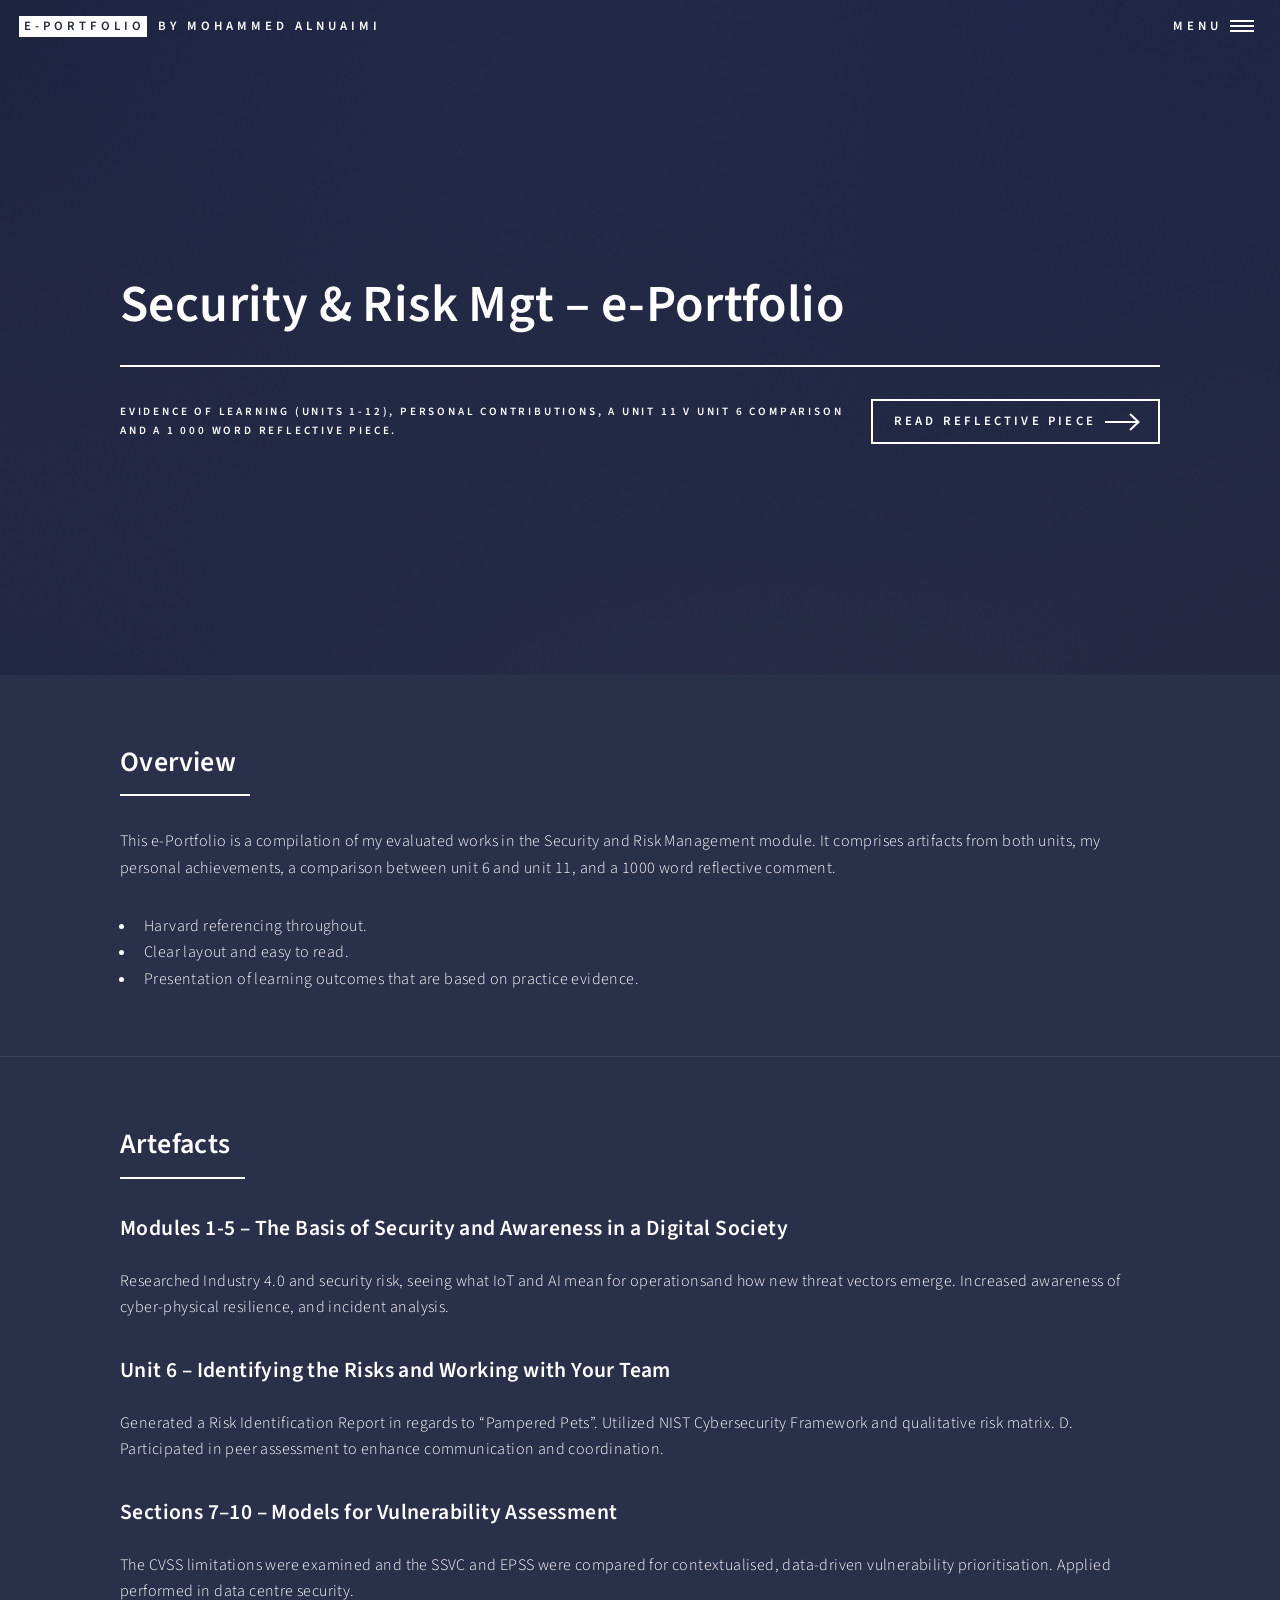
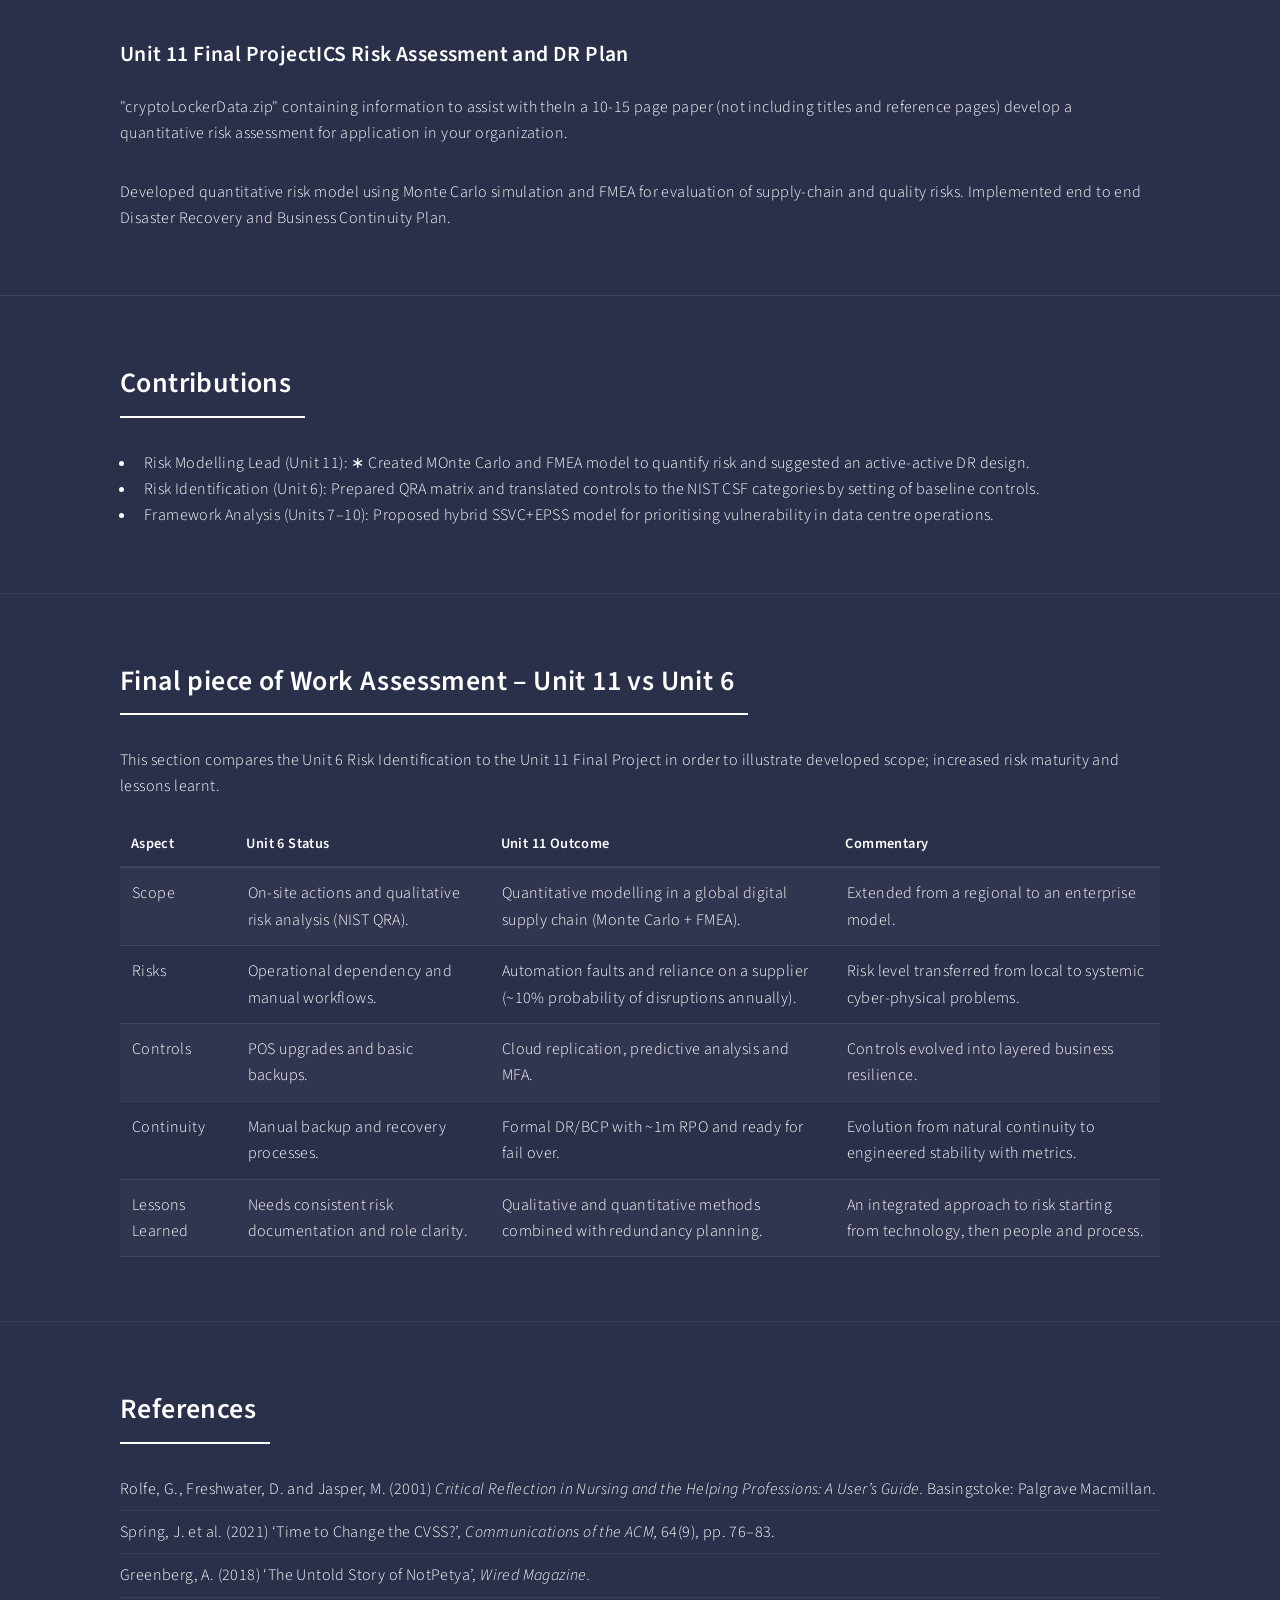
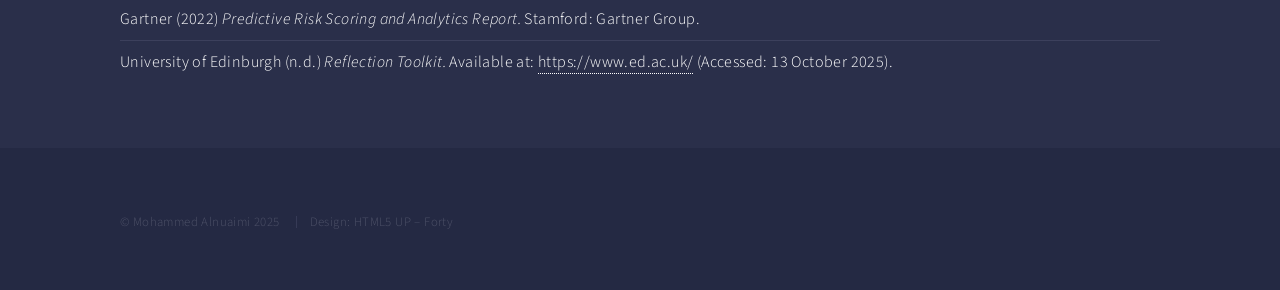
==== index.html @ a56242ad "Update index.html" ====
<!DOCTYPE HTML>
<html>
<head>
  <title>Security & Risk Mgt – e-Portfolio</title>
  <meta charset="utf-8"/>
  <meta name="viewport" content="width=device-width, initial-scale=1, user-scalable=no"/>
  <link rel="stylesheet" href="assets/css/main.css"/>
  <noscript><link rel="stylesheet" href="assets/css/noscript.css"/></noscript>
</head>
<body class="is-preload">
  <div id="wrapper">

    <!-- Header -->
    <header id="header" class="alt">
      <a href="index.html" class="logo"><strong>e-Portfolio</strong> <span>by Mohammed Alnuaimi</span></a>
      <nav><a href="#menu">Menu</a></nav>
    </header>

    <!-- Menu -->
    <nav id="menu">
      <ul class="links">
        <li><a href="#overview">Overview</a></li>
        <li><a href="#artefacts">Artefacts</a></li>
        <li><a href="#contributions">Contributions</a></li>
        <li><a href="#final">Final piece of Work Assessment</a></li>
        <li><a href="reflection.html">Reflective Piece</a></li>
        <li><a href="#references">References</a></li>
      </ul>
    </nav>

    <!-- Banner -->
    <section id="banner" class="major">
      <div class="inner">
        <header class="major">
          <h1>Security & Risk Mgt – e-Portfolio</h1>
        </header>
        <div class="content">
          <p>Evidence of learning (Units 1-12), personal contributions, a Unit 11 v Unit 6 comparison and a 1 000 word reflective piece.</p>
          <ul class="actions">
            <li><a href="reflection.html" class="button next scrolly">Read Reflective Piece</a></li>
          </ul>
        </div>
      </div>
    </section>

    <!-- Main Content -->
    <div id="main">

      <!-- Overview -->
      <section id="overview" class="wrapper style1">
        <div class="inner">
          <header class="major">
            <h2>Overview</h2>
          </header>
          <p>This e-Portfolio is a compilation of my evaluated works in the Security and Risk Management module. It comprises artifacts from both units, my personal achievements, a comparison between unit 6 and unit 11, and a 1000 word reflective comment.</p>
          <ul>
            <li>Harvard referencing throughout.</li>
            <li>Clear layout and easy to read.</li>
            <li>Presentation of learning outcomes that are based on practice evidence.</li>
          </ul>
        </div>
      </section>

      <!-- Artefacts -->
      <section id="artefacts" class="wrapper style2">
        <div class="inner">
          <header class="major">
            <h2>Artefacts</h2>
          </header>

          <h3>Modules 1-5 – The Basis of Security and Awareness in a Digital Society</h3>
          <p>Researched Industry 4.0 and security risk, seeing what IoT and AI mean for operationsand how new threat vectors emerge. Increased awareness of cyber-physical resilience, and incident analysis.</p>

          <h3>Unit 6 – Identifying the Risks and Working with Your Team</h3>
          <p>Generated a Risk Identification Report in regards to “Pampered Pets”. Utilized NIST Cybersecurity Framework and qualitative risk matrix. D. Participated in peer assessment to enhance communication and coordination.</p>

          <h3>Sections 7–10 – Models for Vulnerability Assessment</h3>
          <p>The CVSS limitations were examined and the SSVC and EPSS were compared for contextualised, data-driven vulnerability prioritisation. Applied performed in data centre security.</p>

          <h3>Unit 11 Final ProjectICS Risk Assessment and DR Plan</h3>
          <p>"cryptoLockerData.zip" containing information to assist with theIn a 10-15 page paper (not including titles and reference pages) develop a quantitative risk assessment for application in your organization.</p>
          <p>Developed quantitative risk model using Monte Carlo simulation and FMEA for evaluation of supply-chain and quality risks. Implemented end to end Disaster Recovery and Business Continuity Plan.</p>
        </div>
      </section>

      <!-- Contributions -->
      <section id="contributions" class="wrapper style1">
        <div class="inner">
          <header class="major">
            <h2>Contributions</h2>
          </header>
          <ul>
            <li>Risk Modelling Lead (Unit 11): ∗ Created MOnte Carlo and FMEA model to quantify risk and suggested an active-active DR design.</li>
            <li>Risk Identification (Unit 6): Prepared QRA matrix and translated controls to the NIST CSF categories by setting of baseline controls.</li>
            <li>Framework Analysis (Units 7–10): Proposed hybrid SSVC+EPSS model for prioritising vulnerability in data centre operations.</li>
          </ul>
        </div>
      </section>

      <!-- Final Project Evaluation -->
      <section id="final" class="wrapper style2">
        <div class="inner">
          <header class="major">
            <h2>Final piece of Work Assessment – Unit 11 vs Unit 6</h2>
          </header>
          <p>This section compares the Unit 6 Risk Identification to the Unit 11 Final Project in order to illustrate developed scope; increased risk maturity and lessons learnt.</p>

          <div class="table-wrapper">
            <table>
              <thead>
                <tr>
                  <th>Aspect</th>
                  <th>Unit 6 Status</th>
                  <th>Unit 11 Outcome</th>
                  <th>Commentary</th>
                </tr>
              </thead>
              <tbody>
                <tr>
                  <td>Scope</td>
                  <td>On-site actions and qualitative risk analysis (NIST QRA).</td>
                  <td>Quantitative modelling in a global digital supply chain (Monte Carlo + FMEA).</td>
                  <td>Extended from a regional to an enterprise model.</td>
                </tr>
                <tr>
                  <td>Risks</td>
                  <td>Operational dependency and manual workflows.</td>
                  <td>Automation faults and reliance on a supplier (~10% probability of disruptions annually).</td>
                  <td>Risk level transferred from local to systemic cyber-physical problems.</td>
                </tr>
                <tr>
                  <td>Controls</td>
                  <td>POS upgrades and basic backups.</td>
                  <td>Cloud replication, predictive analysis and MFA.</td>
                  <td>Controls evolved into layered business resilience.</td>
                </tr>
                <tr>
                  <td>Continuity</td>
                  <td>Manual backup and recovery processes.</td>
                  <td>Formal DR/BCP with ~1m RPO and ready for fail over.</td>
                  <td>Evolution from natural continuity to engineered stability with metrics.</td>
                </tr>
                <tr>
                  <td>Lessons Learned</td>
                  <td>Needs consistent risk documentation and role clarity.</td>
                  <td>Qualitative and quantitative methods combined with redundancy planning.</td>
                  <td>An integrated approach to risk starting from technology, then people and process.</td>
                </tr>
              </tbody>
            </table>
          </div>
        </div>
      </section>

      <!-- References -->
      <section id="references" class="wrapper style1">
        <div class="inner">
          <header class="major">
            <h2>References</h2>
          </header>
          <ul class="alt">
            <li>Rolfe, G., Freshwater, D. and Jasper, M. (2001) <em>Critical Reflection in Nursing and the Helping Professions: A User’s Guide.</em> Basingstoke: Palgrave Macmillan.</li>
            <li>Spring, J. et al. (2021) ‘Time to Change the CVSS?’, <em>Communications of the ACM,</em> 64(9), pp. 76–83.</li>
            <li>Greenberg, A. (2018) ‘The Untold Story of NotPetya’, <em>Wired Magazine.</em></li>
            <li>Gartner (2022) <em>Predictive Risk Scoring and Analytics Report.</em> Stamford: Gartner Group.</li>
            <li>University of Edinburgh (n.d.) <em>Reflection Toolkit.</em> Available at: <a href="https://www.ed.ac.uk/" target="_blank">https://www.ed.ac.uk/</a> (Accessed: 13 October 2025).</li>
          </ul>
        </div>
      </section>

    </div>

    <!-- Footer -->
    <footer id="footer">
      <div class="inner">
        <ul class="copyright">
          <li>© Mohammed Alnuaimi 2025</li>
          <li>Design: HTML5 UP – Forty</li>
        </ul>
      </div>
    </footer>

  </div>

  <!-- Scripts -->
  <script src="assets/js/jquery.min.js"></script>
  <script src="assets/js/jquery.scrolly.min.js"></script>
  <script src="assets/js/jquery.scrollex.min.js"></script>
  <script src="assets/js/browser.min.js"></script>
  <script src="assets/js/breakpoints.min.js"></script>
  <script src="assets/js/util.js"></script>
  <script src="assets/js/main.js"></script>
</body>
</html>
---- assets/css/main.css ----
@import url(fontawesome-all.min.css);
@import url("https://fonts.googleapis.com/css?family=Source+Sans+Pro:300,300italic,600,600italic");

/*
	Forty by HTML5 UP
	html5up.net | @ajlkn
	Free for personal and commercial use under the CCA 3.0 license (html5up.net/license)
*/

html, body, div, span, applet, object,
iframe, h1, h2, h3, h4, h5, h6, p, blockquote,
pre, a, abbr, acronym, address, big, cite,
code, del, dfn, em, img, ins, kbd, q, s, samp,
small, strike, strong, sub, sup, tt, var, b,
u, i, center, dl, dt, dd, ol, ul, li, fieldset,
form, label, legend, table, caption, tbody,
tfoot, thead, tr, th, td, article, aside,
canvas, details, embed, figure, figcaption,
footer, header, hgroup, menu, nav, output, ruby,
section, summary, time, mark, audio, video {
	margin: 0;
	padding: 0;
	border: 0;
	font-size: 100%;
	font: inherit;
	vertical-align: baseline;}

article, aside, details, figcaption, figure,
footer, header, hgroup, menu, nav, section {
	display: block;}

body {
	line-height: 1;
}

ol, ul {
	list-style: none;
}

blockquote, q {
	quotes: none;
}

	blockquote:before, blockquote:after, q:before, q:after {
		content: '';
		content: none;
	}

table {
	border-collapse: collapse;
	border-spacing: 0;
}

body {
	-webkit-text-size-adjust: none;
}

mark {
	background-color: transparent;
	color: inherit;
}

input::-moz-focus-inner {
	border: 0;
	padding: 0;
}

input, select, textarea {
	-moz-appearance: none;
	-webkit-appearance: none;
	-ms-appearance: none;
	appearance: none;
}

/* Basic */

	@-ms-viewport {
		width: device-width;
	}

	body {
		-ms-overflow-style: scrollbar;
	}

	@media screen and (max-width: 480px) {

		html, body {
			min-width: 320px;
		}

	}

	html {
		box-sizing: border-box;
	}

	*, *:before, *:after {
		box-sizing: inherit;
	}

	body {
		background: #242943;
	}

		body.is-preload *, body.is-preload *:before, body.is-preload *:after {
			-moz-animation: none !important;
			-webkit-animation: none !important;
			-ms-animation: none !important;
			animation: none !important;
			-moz-transition: none !important;
			-webkit-transition: none !important;
			-ms-transition: none !important;
			transition: none !important;
		}

/* Type */

	body, input, select, textarea {
		color: #ffffff;
		font-family: "Source Sans Pro", Helvetica, sans-serif;
		font-size: 17pt;
		font-weight: 300;
		letter-spacing: 0.025em;
		line-height: 1.65;
	}

		@media screen and (max-width: 1680px) {

			body, input, select, textarea {
				font-size: 14pt;
			}

		}

		@media screen and (max-width: 1280px) {

			body, input, select, textarea {
				font-size: 12pt;
			}

		}

		@media screen and (max-width: 360px) {

			body, input, select, textarea {
				font-size: 11pt;
			}

		}

	a {
		-moz-transition: color 0.2s ease-in-out, border-bottom-color 0.2s ease-in-out;
		-webkit-transition: color 0.2s ease-in-out, border-bottom-color 0.2s ease-in-out;
		-ms-transition: color 0.2s ease-in-out, border-bottom-color 0.2s ease-in-out;
		transition: color 0.2s ease-in-out, border-bottom-color 0.2s ease-in-out;
		border-bottom: dotted 1px;
		color: inherit;
		text-decoration: none;
	}

		a:hover {
			border-bottom-color: transparent;
			color: #9bf1ff !important;
		}

		a:active {
			color: #53e3fb !important;
		}

	strong, b {
		color: #ffffff;
		font-weight: 600;
	}

	em, i {
		font-style: italic;
	}

	p {
		margin: 0 0 2em 0;
	}

	h1, h2, h3, h4, h5, h6 {
		color: #ffffff;
		font-weight: 600;
		line-height: 1.65;
		margin: 0 0 1em 0;
	}

		h1 a, h2 a, h3 a, h4 a, h5 a, h6 a {
			color: inherit;
			border-bottom: 0;
		}

	h1 {
		font-size: 2.5em;
	}

	h2 {
		font-size: 1.75em;
	}

	h3 {
		font-size: 1.35em;
	}

	h4 {
		font-size: 1.1em;
	}

	h5 {
		font-size: 0.9em;
	}

	h6 {
		font-size: 0.7em;
	}

	@media screen and (max-width: 736px) {

		h1 {
			font-size: 2em;
		}

		h2 {
			font-size: 1.5em;
		}

		h3 {
			font-size: 1.25em;
		}

	}

	sub {
		font-size: 0.8em;
		position: relative;
		top: 0.5em;
	}

	sup {
		font-size: 0.8em;
		position: relative;
		top: -0.5em;
	}

	blockquote {
		border-left: solid 4px rgba(212, 212, 255, 0.1);
		font-style: italic;
		margin: 0 0 2em 0;
		padding: 0.5em 0 0.5em 2em;
	}

	code {
		background: rgba(212, 212, 255, 0.035);
		font-family: "Courier New", monospace;
		font-size: 0.9em;
		margin: 0 0.25em;
		padding: 0.25em 0.65em;
	}

	pre {
		-webkit-overflow-scrolling: touch;
		font-family: "Courier New", monospace;
		font-size: 0.9em;
		margin: 0 0 2em 0;
	}

		pre code {
			display: block;
			line-height: 1.75;
			padding: 1em 1.5em;
			overflow-x: auto;
		}

	hr {
		border: 0;
		border-bottom: solid 1px rgba(212, 212, 255, 0.1);
		margin: 2em 0;
	}

		hr.major {
			margin: 3em 0;
		}

	.align-left {
		text-align: left;
	}

	.align-center {
		text-align: center;
	}

	.align-right {
		text-align: right;
	}

/* Row */

	.row {
		display: flex;
		flex-wrap: wrap;
		box-sizing: border-box;
		align-items: stretch;
	}

		.row > * {
			box-sizing: border-box;
		}

		.row.gtr-uniform > * > :last-child {
			margin-bottom: 0;
		}

		.row.aln-left {
			justify-content: flex-start;
		}

		.row.aln-center {
			justify-content: center;
		}

		.row.aln-right {
			justify-content: flex-end;
		}

		.row.aln-top {
			align-items: flex-start;
		}

		.row.aln-middle {
			align-items: center;
		}

		.row.aln-bottom {
			align-items: flex-end;
		}

		.row > .imp {
			order: -1;
		}

		.row > .col-1 {
			width: 8.33333%;
		}

		.row > .off-1 {
			margin-left: 8.33333%;
		}

		.row > .col-2 {
			width: 16.66667%;
		}

		.row > .off-2 {
			margin-left: 16.66667%;
		}

		.row > .col-3 {
			width: 25%;
		}

		.row > .off-3 {
			margin-left: 25%;
		}

		.row > .col-4 {
			width: 33.33333%;
		}

		.row > .off-4 {
			margin-left: 33.33333%;
		}

		.row > .col-5 {
			width: 41.66667%;
		}

		.row > .off-5 {
			margin-left: 41.66667%;
		}

		.row > .col-6 {
			width: 50%;
		}

		.row > .off-6 {
			margin-left: 50%;
		}

		.row > .col-7 {
			width: 58.33333%;
		}

		.row > .off-7 {
			margin-left: 58.33333%;
		}

		.row > .col-8 {
			width: 66.66667%;
		}

		.row > .off-8 {
			margin-left: 66.66667%;
		}

		.row > .col-9 {
			width: 75%;
		}

		.row > .off-9 {
			margin-left: 75%;
		}

		.row > .col-10 {
			width: 83.33333%;
		}

		.row > .off-10 {
			margin-left: 83.33333%;
		}

		.row > .col-11 {
			width: 91.66667%;
		}

		.row > .off-11 {
			margin-left: 91.66667%;
		}

		.row > .col-12 {
			width: 100%;
		}

		.row > .off-12 {
			margin-left: 100%;
		}

		.row.gtr-0 {
			margin-top: 0;
			margin-left: 0em;
		}

			.row.gtr-0 > * {
				padding: 0 0 0 0em;
			}

			.row.gtr-0.gtr-uniform {
				margin-top: 0em;
			}

				.row.gtr-0.gtr-uniform > * {
					padding-top: 0em;
				}

		.row.gtr-25 {
			margin-top: 0;
			margin-left: -0.5em;
		}

			.row.gtr-25 > * {
				padding: 0 0 0 0.5em;
			}

			.row.gtr-25.gtr-uniform {
				margin-top: -0.5em;
			}

				.row.gtr-25.gtr-uniform > * {
					padding-top: 0.5em;
				}

		.row.gtr-50 {
			margin-top: 0;
			margin-left: -1em;
		}

			.row.gtr-50 > * {
				padding: 0 0 0 1em;
			}

			.row.gtr-50.gtr-uniform {
				margin-top: -1em;
			}

				.row.gtr-50.gtr-uniform > * {
					padding-top: 1em;
				}

		.row {
			margin-top: 0;
			margin-left: -2em;
		}

			.row > * {
				padding: 0 0 0 2em;
			}

			.row.gtr-uniform {
				margin-top: -2em;
			}

				.row.gtr-uniform > * {
					padding-top: 2em;
				}

		.row.gtr-150 {
			margin-top: 0;
			margin-left: -3em;
		}

			.row.gtr-150 > * {
				padding: 0 0 0 3em;
			}

			.row.gtr-150.gtr-uniform {
				margin-top: -3em;
			}

				.row.gtr-150.gtr-uniform > * {
					padding-top: 3em;
				}

		.row.gtr-200 {
			margin-top: 0;
			margin-left: -4em;
		}

			.row.gtr-200 > * {
				padding: 0 0 0 4em;
			}

			.row.gtr-200.gtr-uniform {
				margin-top: -4em;
			}

				.row.gtr-200.gtr-uniform > * {
					padding-top: 4em;
				}

		@media screen and (max-width: 1680px) {

			.row {
				display: flex;
				flex-wrap: wrap;
				box-sizing: border-box;
				align-items: stretch;
			}

				.row > * {
					box-sizing: border-box;
				}

				.row.gtr-uniform > * > :last-child {
					margin-bottom: 0;
				}

				.row.aln-left {
					justify-content: flex-start;
				}

				.row.aln-center {
					justify-content: center;
				}

				.row.aln-right {
					justify-content: flex-end;
				}

				.row.aln-top {
					align-items: flex-start;
				}

				.row.aln-middle {
					align-items: center;
				}

				.row.aln-bottom {
					align-items: flex-end;
				}

				.row > .imp-xlarge {
					order: -1;
				}

				.row > .col-1-xlarge {
					width: 8.33333%;
				}

				.row > .off-1-xlarge {
					margin-left: 8.33333%;
				}

				.row > .col-2-xlarge {
					width: 16.66667%;
				}

				.row > .off-2-xlarge {
					margin-left: 16.66667%;
				}

				.row > .col-3-xlarge {
					width: 25%;
				}

				.row > .off-3-xlarge {
					margin-left: 25%;
				}

				.row > .col-4-xlarge {
					width: 33.33333%;
				}

				.row > .off-4-xlarge {
					margin-left: 33.33333%;
				}

				.row > .col-5-xlarge {
					width: 41.66667%;
				}

				.row > .off-5-xlarge {
					margin-left: 41.66667%;
				}

				.row > .col-6-xlarge {
					width: 50%;
				}

				.row > .off-6-xlarge {
					margin-left: 50%;
				}

				.row > .col-7-xlarge {
					width: 58.33333%;
				}

				.row > .off-7-xlarge {
					margin-left: 58.33333%;
				}

				.row > .col-8-xlarge {
					width: 66.66667%;
				}

				.row > .off-8-xlarge {
					margin-left: 66.66667%;
				}

				.row > .col-9-xlarge {
					width: 75%;
				}

				.row > .off-9-xlarge {
					margin-left: 75%;
				}

				.row > .col-10-xlarge {
					width: 83.33333%;
				}

				.row > .off-10-xlarge {
					margin-left: 83.33333%;
				}

				.row > .col-11-xlarge {
					width: 91.66667%;
				}

				.row > .off-11-xlarge {
					margin-left: 91.66667%;
				}

				.row > .col-12-xlarge {
					width: 100%;
				}

				.row > .off-12-xlarge {
					margin-left: 100%;
				}

				.row.gtr-0 {
					margin-top: 0;
					margin-left: 0em;
				}

					.row.gtr-0 > * {
						padding: 0 0 0 0em;
					}

					.row.gtr-0.gtr-uniform {
						margin-top: 0em;
					}

						.row.gtr-0.gtr-uniform > * {
							padding-top: 0em;
						}

				.row.gtr-25 {
					margin-top: 0;
					margin-left: -0.5em;
				}

					.row.gtr-25 > * {
						padding: 0 0 0 0.5em;
					}

					.row.gtr-25.gtr-uniform {
						margin-top: -0.5em;
					}

						.row.gtr-25.gtr-uniform > * {
							padding-top: 0.5em;
						}

				.row.gtr-50 {
					margin-top: 0;
					margin-left: -1em;
				}

					.row.gtr-50 > * {
						padding: 0 0 0 1em;
					}

					.row.gtr-50.gtr-uniform {
						margin-top: -1em;
					}

						.row.gtr-50.gtr-uniform > * {
							padding-top: 1em;
						}

				.row {
					margin-top: 0;
					margin-left: -2em;
				}

					.row > * {
						padding: 0 0 0 2em;
					}

					.row.gtr-uniform {
						margin-top: -2em;
					}

						.row.gtr-uniform > * {
							padding-top: 2em;
						}

				.row.gtr-150 {
					margin-top: 0;
					margin-left: -3em;
				}

					.row.gtr-150 > * {
						padding: 0 0 0 3em;
					}

					.row.gtr-150.gtr-uniform {
						margin-top: -3em;
					}

						.row.gtr-150.gtr-uniform > * {
							padding-top: 3em;
						}

				.row.gtr-200 {
					margin-top: 0;
					margin-left: -4em;
				}

					.row.gtr-200 > * {
						padding: 0 0 0 4em;
					}

					.row.gtr-200.gtr-uniform {
						margin-top: -4em;
					}

						.row.gtr-200.gtr-uniform > * {
							padding-top: 4em;
						}

		}

		@media screen and (max-width: 1280px) {

			.row {
				display: flex;
				flex-wrap: wrap;
				box-sizing: border-box;
				align-items: stretch;
			}

				.row > * {
					box-sizing: border-box;
				}

				.row.gtr-uniform > * > :last-child {
					margin-bottom: 0;
				}

				.row.aln-left {
					justify-content: flex-start;
				}

				.row.aln-center {
					justify-content: center;
				}

				.row.aln-right {
					justify-content: flex-end;
				}

				.row.aln-top {
					align-items: flex-start;
				}

				.row.aln-middle {
					align-items: center;
				}

				.row.aln-bottom {
					align-items: flex-end;
				}

				.row > .imp-large {
					order: -1;
				}

				.row > .col-1-large {
					width: 8.33333%;
				}

				.row > .off-1-large {
					margin-left: 8.33333%;
				}

				.row > .col-2-large {
					width: 16.66667%;
				}

				.row > .off-2-large {
					margin-left: 16.66667%;
				}

				.row > .col-3-large {
					width: 25%;
				}

				.row > .off-3-large {
					margin-left: 25%;
				}

				.row > .col-4-large {
					width: 33.33333%;
				}

				.row > .off-4-large {
					margin-left: 33.33333%;
				}

				.row > .col-5-large {
					width: 41.66667%;
				}

				.row > .off-5-large {
					margin-left: 41.66667%;
				}

				.row > .col-6-large {
					width: 50%;
				}

				.row > .off-6-large {
					margin-left: 50%;
				}

				.row > .col-7-large {
					width: 58.33333%;
				}

				.row > .off-7-large {
					margin-left: 58.33333%;
				}

				.row > .col-8-large {
					width: 66.66667%;
				}

				.row > .off-8-large {
					margin-left: 66.66667%;
				}

				.row > .col-9-large {
					width: 75%;
				}

				.row > .off-9-large {
					margin-left: 75%;
				}

				.row > .col-10-large {
					width: 83.33333%;
				}

				.row > .off-10-large {
					margin-left: 83.33333%;
				}

				.row > .col-11-large {
					width: 91.66667%;
				}

				.row > .off-11-large {
					margin-left: 91.66667%;
				}

				.row > .col-12-large {
					width: 100%;
				}

				.row > .off-12-large {
					margin-left: 100%;
				}

				.row.gtr-0 {
					margin-top: 0;
					margin-left: 0em;
				}

					.row.gtr-0 > * {
						padding: 0 0 0 0em;
					}

					.row.gtr-0.gtr-uniform {
						margin-top: 0em;
					}

						.row.gtr-0.gtr-uniform > * {
							padding-top: 0em;
						}

				.row.gtr-25 {
					margin-top: 0;
					margin-left: -0.375em;
				}

					.row.gtr-25 > * {
						padding: 0 0 0 0.375em;
					}

					.row.gtr-25.gtr-uniform {
						margin-top: -0.375em;
					}

						.row.gtr-25.gtr-uniform > * {
							padding-top: 0.375em;
						}

				.row.gtr-50 {
					margin-top: 0;
					margin-left: -0.75em;
				}

					.row.gtr-50 > * {
						padding: 0 0 0 0.75em;
					}

					.row.gtr-50.gtr-uniform {
						margin-top: -0.75em;
					}

						.row.gtr-50.gtr-uniform > * {
							padding-top: 0.75em;
						}

				.row {
					margin-top: 0;
					margin-left: -1.5em;
				}

					.row > * {
						padding: 0 0 0 1.5em;
					}

					.row.gtr-uniform {
						margin-top: -1.5em;
					}

						.row.gtr-uniform > * {
							padding-top: 1.5em;
						}

				.row.gtr-150 {
					margin-top: 0;
					margin-left: -2.25em;
				}

					.row.gtr-150 > * {
						padding: 0 0 0 2.25em;
					}

					.row.gtr-150.gtr-uniform {
						margin-top: -2.25em;
					}

						.row.gtr-150.gtr-uniform > * {
							padding-top: 2.25em;
						}

				.row.gtr-200 {
					margin-top: 0;
					margin-left: -3em;
				}

					.row.gtr-200 > * {
						padding: 0 0 0 3em;
					}

					.row.gtr-200.gtr-uniform {
						margin-top: -3em;
					}

						.row.gtr-200.gtr-uniform > * {
							padding-top: 3em;
						}

		}

		@media screen and (max-width: 980px) {

			.row {
				display: flex;
				flex-wrap: wrap;
				box-sizing: border-box;
				align-items: stretch;
			}

				.row > * {
					box-sizing: border-box;
				}

				.row.gtr-uniform > * > :last-child {
					margin-bottom: 0;
				}

				.row.aln-left {
					justify-content: flex-start;
				}

				.row.aln-center {
					justify-content: center;
				}

				.row.aln-right {
					justify-content: flex-end;
				}

				.row.aln-top {
					align-items: flex-start;
				}

				.row.aln-middle {
					align-items: center;
				}

				.row.aln-bottom {
					align-items: flex-end;
				}

				.row > .imp-medium {
					order: -1;
				}

				.row > .col-1-medium {
					width: 8.33333%;
				}

				.row > .off-1-medium {
					margin-left: 8.33333%;
				}

				.row > .col-2-medium {
					width: 16.66667%;
				}

				.row > .off-2-medium {
					margin-left: 16.66667%;
				}

				.row > .col-3-medium {
					width: 25%;
				}

				.row > .off-3-medium {
					margin-left: 25%;
				}

				.row > .col-4-medium {
					width: 33.33333%;
				}

				.row > .off-4-medium {
					margin-left: 33.33333%;
				}

				.row > .col-5-medium {
					width: 41.66667%;
				}

				.row > .off-5-medium {
					margin-left: 41.66667%;
				}

				.row > .col-6-medium {
					width: 50%;
				}

				.row > .off-6-medium {
					margin-left: 50%;
				}

				.row > .col-7-medium {
					width: 58.33333%;
				}

				.row > .off-7-medium {
					margin-left: 58.33333%;
				}

				.row > .col-8-medium {
					width: 66.66667%;
				}

				.row > .off-8-medium {
					margin-left: 66.66667%;
				}

				.row > .col-9-medium {
					width: 75%;
				}

				.row > .off-9-medium {
					margin-left: 75%;
				}

				.row > .col-10-medium {
					width: 83.33333%;
				}

				.row > .off-10-medium {
					margin-left: 83.33333%;
				}

				.row > .col-11-medium {
					width: 91.66667%;
				}

				.row > .off-11-medium {
					margin-left: 91.66667%;
				}

				.row > .col-12-medium {
					width: 100%;
				}

				.row > .off-12-medium {
					margin-left: 100%;
				}

				.row.gtr-0 {
					margin-top: 0;
					margin-left: 0em;
				}

					.row.gtr-0 > * {
						padding: 0 0 0 0em;
					}

					.row.gtr-0.gtr-uniform {
						margin-top: 0em;
					}

						.row.gtr-0.gtr-uniform > * {
							padding-top: 0em;
						}

				.row.gtr-25 {
					margin-top: 0;
					margin-left: -0.375em;
				}

					.row.gtr-25 > * {
						padding: 0 0 0 0.375em;
					}

					.row.gtr-25.gtr-uniform {
						margin-top: -0.375em;
					}

						.row.gtr-25.gtr-uniform > * {
							padding-top: 0.375em;
						}

				.row.gtr-50 {
					margin-top: 0;
					margin-left: -0.75em;
				}

					.row.gtr-50 > * {
						padding: 0 0 0 0.75em;
					}

					.row.gtr-50.gtr-uniform {
						margin-top: -0.75em;
					}

						.row.gtr-50.gtr-uniform > * {
							padding-top: 0.75em;
						}

				.row {
					margin-top: 0;
					margin-left: -1.5em;
				}

					.row > * {
						padding: 0 0 0 1.5em;
					}

					.row.gtr-uniform {
						margin-top: -1.5em;
					}

						.row.gtr-uniform > * {
							padding-top: 1.5em;
						}

				.row.gtr-150 {
					margin-top: 0;
					margin-left: -2.25em;
				}

					.row.gtr-150 > * {
						padding: 0 0 0 2.25em;
					}

					.row.gtr-150.gtr-uniform {
						margin-top: -2.25em;
					}

						.row.gtr-150.gtr-uniform > * {
							padding-top: 2.25em;
						}

				.row.gtr-200 {
					margin-top: 0;
					margin-left: -3em;
				}

					.row.gtr-200 > * {
						padding: 0 0 0 3em;
					}

					.row.gtr-200.gtr-uniform {
						margin-top: -3em;
					}

						.row.gtr-200.gtr-uniform > * {
							padding-top: 3em;
						}

		}

		@media screen and (max-width: 736px) {

			.row {
				display: flex;
				flex-wrap: wrap;
				box-sizing: border-box;
				align-items: stretch;
			}

				.row > * {
					box-sizing: border-box;
				}

				.row.gtr-uniform > * > :last-child {
					margin-bottom: 0;
				}

				.row.aln-left {
					justify-content: flex-start;
				}

				.row.aln-center {
					justify-content: center;
				}

				.row.aln-right {
					justify-content: flex-end;
				}

				.row.aln-top {
					align-items: flex-start;
				}

				.row.aln-middle {
					align-items: center;
				}

				.row.aln-bottom {
					align-items: flex-end;
				}

				.row > .imp-small {
					order: -1;
				}

				.row > .col-1-small {
					width: 8.33333%;
				}

				.row > .off-1-small {
					margin-left: 8.33333%;
				}

				.row > .col-2-small {
					width: 16.66667%;
				}

				.row > .off-2-small {
					margin-left: 16.66667%;
				}

				.row > .col-3-small {
					width: 25%;
				}

				.row > .off-3-small {
					margin-left: 25%;
				}

				.row > .col-4-small {
					width: 33.33333%;
				}

				.row > .off-4-small {
					margin-left: 33.33333%;
				}

				.row > .col-5-small {
					width: 41.66667%;
				}

				.row > .off-5-small {
					margin-left: 41.66667%;
				}

				.row > .col-6-small {
					width: 50%;
				}

				.row > .off-6-small {
					margin-left: 50%;
				}

				.row > .col-7-small {
					width: 58.33333%;
				}

				.row > .off-7-small {
					margin-left: 58.33333%;
				}

				.row > .col-8-small {
					width: 66.66667%;
				}

				.row > .off-8-small {
					margin-left: 66.66667%;
				}

				.row > .col-9-small {
					width: 75%;
				}

				.row > .off-9-small {
					margin-left: 75%;
				}

				.row > .col-10-small {
					width: 83.33333%;
				}

				.row > .off-10-small {
					margin-left: 83.33333%;
				}

				.row > .col-11-small {
					width: 91.66667%;
				}

				.row > .off-11-small {
					margin-left: 91.66667%;
				}

				.row > .col-12-small {
					width: 100%;
				}

				.row > .off-12-small {
					margin-left: 100%;
				}

				.row.gtr-0 {
					margin-top: 0;
					margin-left: 0em;
				}

					.row.gtr-0 > * {
						padding: 0 0 0 0em;
					}

					.row.gtr-0.gtr-uniform {
						margin-top: 0em;
					}

						.row.gtr-0.gtr-uniform > * {
							padding-top: 0em;
						}

				.row.gtr-25 {
					margin-top: 0;
					margin-left: -0.3125em;
				}

					.row.gtr-25 > * {
						padding: 0 0 0 0.3125em;
					}

					.row.gtr-25.gtr-uniform {
						margin-top: -0.3125em;
					}

						.row.gtr-25.gtr-uniform > * {
							padding-top: 0.3125em;
						}

				.row.gtr-50 {
					margin-top: 0;
					margin-left: -0.625em;
				}

					.row.gtr-50 > * {
						padding: 0 0 0 0.625em;
					}

					.row.gtr-50.gtr-uniform {
						margin-top: -0.625em;
					}

						.row.gtr-50.gtr-uniform > * {
							padding-top: 0.625em;
						}

				.row {
					margin-top: 0;
					margin-left: -1.25em;
				}

					.row > * {
						padding: 0 0 0 1.25em;
					}

					.row.gtr-uniform {
						margin-top: -1.25em;
					}

						.row.gtr-uniform > * {
							padding-top: 1.25em;
						}

				.row.gtr-150 {
					margin-top: 0;
					margin-left: -1.875em;
				}

					.row.gtr-150 > * {
						padding: 0 0 0 1.875em;
					}

					.row.gtr-150.gtr-uniform {
						margin-top: -1.875em;
					}

						.row.gtr-150.gtr-uniform > * {
							padding-top: 1.875em;
						}

				.row.gtr-200 {
					margin-top: 0;
					margin-left: -2.5em;
				}

					.row.gtr-200 > * {
						padding: 0 0 0 2.5em;
					}

					.row.gtr-200.gtr-uniform {
						margin-top: -2.5em;
					}

						.row.gtr-200.gtr-uniform > * {
							padding-top: 2.5em;
						}

		}

		@media screen and (max-width: 480px) {

			.row {
				display: flex;
				flex-wrap: wrap;
				box-sizing: border-box;
				align-items: stretch;
			}

				.row > * {
					box-sizing: border-box;
				}

				.row.gtr-uniform > * > :last-child {
					margin-bottom: 0;
				}

				.row.aln-left {
					justify-content: flex-start;
				}

				.row.aln-center {
					justify-content: center;
				}

				.row.aln-right {
					justify-content: flex-end;
				}

				.row.aln-top {
					align-items: flex-start;
				}

				.row.aln-middle {
					align-items: center;
				}

				.row.aln-bottom {
					align-items: flex-end;
				}

				.row > .imp-xsmall {
					order: -1;
				}

				.row > .col-1-xsmall {
					width: 8.33333%;
				}

				.row > .off-1-xsmall {
					margin-left: 8.33333%;
				}

				.row > .col-2-xsmall {
					width: 16.66667%;
				}

				.row > .off-2-xsmall {
					margin-left: 16.66667%;
				}

				.row > .col-3-xsmall {
					width: 25%;
				}

				.row > .off-3-xsmall {
					margin-left: 25%;
				}

				.row > .col-4-xsmall {
					width: 33.33333%;
				}

				.row > .off-4-xsmall {
					margin-left: 33.33333%;
				}

				.row > .col-5-xsmall {
					width: 41.66667%;
				}

				.row > .off-5-xsmall {
					margin-left: 41.66667%;
				}

				.row > .col-6-xsmall {
					width: 50%;
				}

				.row > .off-6-xsmall {
					margin-left: 50%;
				}

				.row > .col-7-xsmall {
					width: 58.33333%;
				}

				.row > .off-7-xsmall {
					margin-left: 58.33333%;
				}

				.row > .col-8-xsmall {
					width: 66.66667%;
				}

				.row > .off-8-xsmall {
					margin-left: 66.66667%;
				}

				.row > .col-9-xsmall {
					width: 75%;
				}

				.row > .off-9-xsmall {
					margin-left: 75%;
				}

				.row > .col-10-xsmall {
					width: 83.33333%;
				}

				.row > .off-10-xsmall {
					margin-left: 83.33333%;
				}

				.row > .col-11-xsmall {
					width: 91.66667%;
				}

				.row > .off-11-xsmall {
					margin-left: 91.66667%;
				}

				.row > .col-12-xsmall {
					width: 100%;
				}

				.row > .off-12-xsmall {
					margin-left: 100%;
				}

				.row.gtr-0 {
					margin-top: 0;
					margin-left: 0em;
				}

					.row.gtr-0 > * {
						padding: 0 0 0 0em;
					}

					.row.gtr-0.gtr-uniform {
						margin-top: 0em;
					}

						.row.gtr-0.gtr-uniform > * {
							padding-top: 0em;
						}

				.row.gtr-25 {
					margin-top: 0;
					margin-left: -0.3125em;
				}

					.row.gtr-25 > * {
						padding: 0 0 0 0.3125em;
					}

					.row.gtr-25.gtr-uniform {
						margin-top: -0.3125em;
					}

						.row.gtr-25.gtr-uniform > * {
							padding-top: 0.3125em;
						}

				.row.gtr-50 {
					margin-top: 0;
					margin-left: -0.625em;
				}

					.row.gtr-50 > * {
						padding: 0 0 0 0.625em;
					}

					.row.gtr-50.gtr-uniform {
						margin-top: -0.625em;
					}

						.row.gtr-50.gtr-uniform > * {
							padding-top: 0.625em;
						}

				.row {
					margin-top: 0;
					margin-left: -1.25em;
				}

					.row > * {
						padding: 0 0 0 1.25em;
					}

					.row.gtr-uniform {
						margin-top: -1.25em;
					}

						.row.gtr-uniform > * {
							padding-top: 1.25em;
						}

				.row.gtr-150 {
					margin-top: 0;
					margin-left: -1.875em;
				}

					.row.gtr-150 > * {
						padding: 0 0 0 1.875em;
					}

					.row.gtr-150.gtr-uniform {
						margin-top: -1.875em;
					}

						.row.gtr-150.gtr-uniform > * {
							padding-top: 1.875em;
						}

				.row.gtr-200 {
					margin-top: 0;
					margin-left: -2.5em;
				}

					.row.gtr-200 > * {
						padding: 0 0 0 2.5em;
					}

					.row.gtr-200.gtr-uniform {
						margin-top: -2.5em;
					}

						.row.gtr-200.gtr-uniform > * {
							padding-top: 2.5em;
						}

		}

/* Section/Article */

	section.special, article.special {
		text-align: center;
	}

	header.major {
		width: -moz-max-content;
		width: -webkit-max-content;
		width: -ms-max-content;
		width: max-content;
		margin-bottom: 2em;
	}

		header.major > :first-child {
			margin-bottom: 0;
			width: calc(100% + 0.5em);
		}

			header.major > :first-child:after {
				content: '';
				background-color: #ffffff;
				display: block;
				height: 2px;
				margin: 0.325em 0 0.5em 0;
				width: 100%;
			}

		header.major > p {
			font-size: 0.7em;
			font-weight: 600;
			letter-spacing: 0.25em;
			margin-bottom: 0;
			text-transform: uppercase;
		}

		body.is-ie header.major > :first-child:after {
			max-width: 9em;
		}

		body.is-ie header.major > h1:after {
			max-width: 100% !important;
		}

	@media screen and (max-width: 736px) {

		header.major > p br {
			display: none;
		}

	}

/* Form */

	form {
		margin: 0 0 2em 0;
	}

		form > :last-child {
			margin-bottom: 0;
		}

		form > .fields {
			display: -moz-flex;
			display: -webkit-flex;
			display: -ms-flex;
			display: flex;
			-moz-flex-wrap: wrap;
			-webkit-flex-wrap: wrap;
			-ms-flex-wrap: wrap;
			flex-wrap: wrap;
			width: calc(100% + 3em);
			margin: -1.5em 0 2em -1.5em;
		}

			form > .fields > .field {
				-moz-flex-grow: 0;
				-webkit-flex-grow: 0;
				-ms-flex-grow: 0;
				flex-grow: 0;
				-moz-flex-shrink: 0;
				-webkit-flex-shrink: 0;
				-ms-flex-shrink: 0;
				flex-shrink: 0;
				padding: 1.5em 0 0 1.5em;
				width: calc(100% - 1.5em);
			}

				form > .fields > .field.half {
					width: calc(50% - 0.75em);
				}

				form > .fields > .field.third {
					width: calc(100%/3 - 0.5em);
				}

				form > .fields > .field.quarter {
					width: calc(25% - 0.375em);
				}

		@media screen and (max-width: 480px) {

			form > .fields {
				width: calc(100% + 3em);
				margin: -1.5em 0 2em -1.5em;
			}

				form > .fields > .field {
					padding: 1.5em 0 0 1.5em;
					width: calc(100% - 1.5em);
				}

					form > .fields > .field.half {
						width: calc(100% - 1.5em);
					}

					form > .fields > .field.third {
						width: calc(100% - 1.5em);
					}

					form > .fields > .field.quarter {
						width: calc(100% - 1.5em);
					}

		}

	label {
		color: #ffffff;
		display: block;
		font-size: 0.8em;
		font-weight: 600;
		letter-spacing: 0.25em;
		margin: 0 0 1em 0;
		text-transform: uppercase;
	}

	input[type="text"],
	input[type="password"],
	input[type="email"],
	input[type="tel"],
	input[type="search"],
	input[type="url"],
	select,
	textarea {
		-moz-appearance: none;
		-webkit-appearance: none;
		-ms-appearance: none;
		appearance: none;
		background: rgba(212, 212, 255, 0.035);
		border: none;
		border-radius: 0;
		color: inherit;
		display: block;
		outline: 0;
		padding: 0 1em;
		text-decoration: none;
		width: 100%;
	}

		input[type="text"]:invalid,
		input[type="password"]:invalid,
		input[type="email"]:invalid,
		input[type="tel"]:invalid,
		input[type="search"]:invalid,
		input[type="url"]:invalid,
		select:invalid,
		textarea:invalid {
			box-shadow: none;
		}

		input[type="text"]:focus,
		input[type="password"]:focus,
		input[type="email"]:focus,
		input[type="tel"]:focus,
		input[type="search"]:focus,
		input[type="url"]:focus,
		select:focus,
		textarea:focus {
			border-color: #9bf1ff;
			box-shadow: 0 0 0 2px #9bf1ff;
		}

	select {
		background-image: url("data:image/svg+xml;charset=utf8,%3Csvg xmlns='http://www.w3.org/2000/svg' width='40' height='40' preserveAspectRatio='none' viewBox='0 0 40 40'%3E%3Cpath d='M9.4,12.3l10.4,10.4l10.4-10.4c0.2-0.2,0.5-0.4,0.9-0.4c0.3,0,0.6,0.1,0.9,0.4l3.3,3.3c0.2,0.2,0.4,0.5,0.4,0.9 c0,0.4-0.1,0.6-0.4,0.9L20.7,31.9c-0.2,0.2-0.5,0.4-0.9,0.4c-0.3,0-0.6-0.1-0.9-0.4L4.3,17.3c-0.2-0.2-0.4-0.5-0.4-0.9 c0-0.4,0.1-0.6,0.4-0.9l3.3-3.3c0.2-0.2,0.5-0.4,0.9-0.4S9.1,12.1,9.4,12.3z' fill='rgba(212, 212, 255, 0.1)' /%3E%3C/svg%3E");
		background-size: 1.25rem;
		background-repeat: no-repeat;
		background-position: calc(100% - 1rem) center;
		height: 2.75em;
		padding-right: 2.75em;
		text-overflow: ellipsis;
	}

		select option {
			color: #ffffff;
			background: #242943;
		}

		select:focus::-ms-value {
			background-color: transparent;
		}

		select::-ms-expand {
			display: none;
		}

	input[type="text"],
	input[type="password"],
	input[type="email"],
	input[type="tel"],
	input[type="search"],
	input[type="url"],
	select {
		height: 2.75em;
	}

	textarea {
		padding: 0.75em 1em;
	}

	input[type="checkbox"],
	input[type="radio"] {
		-moz-appearance: none;
		-webkit-appearance: none;
		-ms-appearance: none;
		appearance: none;
		display: block;
		float: left;
		margin-right: -2em;
		opacity: 0;
		width: 1em;
		z-index: -1;
	}

		input[type="checkbox"] + label,
		input[type="radio"] + label {
			text-decoration: none;
			color: #ffffff;
			cursor: pointer;
			display: inline-block;
			font-weight: 300;
			padding-left: 2.65em;
			padding-right: 0.75em;
			position: relative;
		}

			input[type="checkbox"] + label:before,
			input[type="radio"] + label:before {
				-moz-osx-font-smoothing: grayscale;
				-webkit-font-smoothing: antialiased;
				display: inline-block;
				font-style: normal;
				font-variant: normal;
				text-rendering: auto;
				line-height: 1;
				text-transform: none !important;
				font-family: 'Font Awesome 5 Free';
				font-weight: 900;
			}

			input[type="checkbox"] + label:before,
			input[type="radio"] + label:before {
				background: rgba(212, 212, 255, 0.035);
				content: '';
				display: inline-block;
				font-size: 0.8em;
				height: 2.0625em;
				left: 0;
				letter-spacing: 0;
				line-height: 2.0625em;
				position: absolute;
				text-align: center;
				top: 0;
				width: 2.0625em;
			}

		input[type="checkbox"]:checked + label:before,
		input[type="radio"]:checked + label:before {
			background: #ffffff;
			border-color: #9bf1ff;
			content: '\f00c';
			color: #242943;
		}

		input[type="checkbox"]:focus + label:before,
		input[type="radio"]:focus + label:before {
			box-shadow: 0 0 0 2px #9bf1ff;
		}

	input[type="radio"] + label:before {
		border-radius: 100%;
	}

	::-webkit-input-placeholder {
		color: rgba(244, 244, 255, 0.2) !important;
		opacity: 1.0;
	}

	:-moz-placeholder {
		color: rgba(244, 244, 255, 0.2) !important;
		opacity: 1.0;
	}

	::-moz-placeholder {
		color: rgba(244, 244, 255, 0.2) !important;
		opacity: 1.0;
	}

	:-ms-input-placeholder {
		color: rgba(244, 244, 255, 0.2) !important;
		opacity: 1.0;
	}

/* Box */

	.box {
		border: solid 1px rgba(212, 212, 255, 0.1);
		margin-bottom: 2em;
		padding: 1.5em;
	}

		.box > :last-child,
		.box > :last-child > :last-child,
		.box > :last-child > :last-child > :last-child {
			margin-bottom: 0;
		}

		.box.alt {
			border: 0;
			border-radius: 0;
			padding: 0;
		}

/* Icon */

	.icon {
		text-decoration: none;
		border-bottom: none;
		position: relative;
	}

		.icon:before {
			-moz-osx-font-smoothing: grayscale;
			-webkit-font-smoothing: antialiased;
			display: inline-block;
			font-style: normal;
			font-variant: normal;
			text-rendering: auto;
			line-height: 1;
			text-transform: none !important;
			font-family: 'Font Awesome 5 Free';
			font-weight: 400;
		}

		.icon > .label {
			display: none;
		}

		.icon:before {
			line-height: inherit;
		}

		.icon.solid:before {
			font-weight: 900;
		}

		.icon.brands:before {
			font-family: 'Font Awesome 5 Brands';
		}

		.icon.alt:before {
			background-color: #ffffff;
			border-radius: 100%;
			color: #242943;
			display: inline-block;
			height: 2em;
			line-height: 2em;
			text-align: center;
			width: 2em;
		}

	a.icon.alt:before {
		-moz-transition: background-color 0.2s ease-in-out;
		-webkit-transition: background-color 0.2s ease-in-out;
		-ms-transition: background-color 0.2s ease-in-out;
		transition: background-color 0.2s ease-in-out;
	}

	a.icon.alt:hover:before {
		background-color: #6fc3df;
	}

	a.icon.alt:active:before {
		background-color: #37a6cb;
	}

/* Image */

	.image {
		border: 0;
		display: inline-block;
		position: relative;
	}

		.image img {
			display: block;
		}

		.image.left, .image.right {
			max-width: 30%;
		}

			.image.left img, .image.right img {
				width: 100%;
			}

		.image.left {
			float: left;
			margin: 0 1.5em 1.25em 0;
			top: 0.25em;
		}

		.image.right {
			float: right;
			margin: 0 0 1.25em 1.5em;
			top: 0.25em;
		}

		.image.fit {
			display: block;
			margin: 0 0 2em 0;
			width: 100%;
		}

			.image.fit img {
				width: 100%;
			}

		.image.main {
			display: block;
			margin: 2.5em 0;
			width: 100%;
		}

			.image.main img {
				width: 100%;
			}

			@media screen and (max-width: 736px) {

				.image.main {
					margin: 1.5em 0;
				}

			}

/* List */

	ol {
		list-style: decimal;
		margin: 0 0 2em 0;
		padding-left: 1.25em;
	}

		ol li {
			padding-left: 0.25em;
		}

	ul {
		list-style: disc;
		margin: 0 0 2em 0;
		padding-left: 1em;
	}

		ul li {
			padding-left: 0.5em;
		}

		ul.alt {
			list-style: none;
			padding-left: 0;
		}

			ul.alt li {
				border-top: solid 1px rgba(212, 212, 255, 0.1);
				padding: 0.5em 0;
			}

				ul.alt li:first-child {
					border-top: 0;
					padding-top: 0;
				}

	dl {
		margin: 0 0 2em 0;
	}

		dl dt {
			display: block;
			font-weight: 600;
			margin: 0 0 1em 0;
		}

		dl dd {
			margin-left: 2em;
		}

/* Actions */

	ul.actions {
		display: -moz-flex;
		display: -webkit-flex;
		display: -ms-flex;
		display: flex;
		cursor: default;
		list-style: none;
		margin-left: -1em;
		padding-left: 0;
	}

		ul.actions li {
			padding: 0 0 0 1em;
			vertical-align: middle;
		}

		ul.actions.special {
			-moz-justify-content: center;
			-webkit-justify-content: center;
			-ms-justify-content: center;
			justify-content: center;
			width: 100%;
			margin-left: 0;
		}

			ul.actions.special li:first-child {
				padding-left: 0;
			}

		ul.actions.stacked {
			-moz-flex-direction: column;
			-webkit-flex-direction: column;
			-ms-flex-direction: column;
			flex-direction: column;
			margin-left: 0;
		}

			ul.actions.stacked li {
				padding: 1.3em 0 0 0;
			}

				ul.actions.stacked li:first-child {
					padding-top: 0;
				}

		ul.actions.fit {
			width: calc(100% + 1em);
		}

			ul.actions.fit li {
				-moz-flex-grow: 1;
				-webkit-flex-grow: 1;
				-ms-flex-grow: 1;
				flex-grow: 1;
				-moz-flex-shrink: 1;
				-webkit-flex-shrink: 1;
				-ms-flex-shrink: 1;
				flex-shrink: 1;
				width: 100%;
			}

				ul.actions.fit li > * {
					width: 100%;
				}

			ul.actions.fit.stacked {
				width: 100%;
			}

/* Icons */

	ul.icons {
		cursor: default;
		list-style: none;
		padding-left: 0;
	}

		ul.icons li {
			display: inline-block;
			padding: 0 1em 0 0;
		}

			ul.icons li:last-child {
				padding-right: 0;
			}

		@media screen and (max-width: 736px) {

			ul.icons li {
				padding: 0 0.75em 0 0;
			}

		}

/* Pagination */

	ul.pagination {
		cursor: default;
		list-style: none;
		padding-left: 0;
	}

		ul.pagination li {
			display: inline-block;
			padding-left: 0;
			vertical-align: middle;
		}

			ul.pagination li > .page {
				-moz-transition: background-color 0.2s ease-in-out, color 0.2s ease-in-out;
				-webkit-transition: background-color 0.2s ease-in-out, color 0.2s ease-in-out;
				-ms-transition: background-color 0.2s ease-in-out, color 0.2s ease-in-out;
				transition: background-color 0.2s ease-in-out, color 0.2s ease-in-out;
				border-bottom: 0;
				display: inline-block;
				font-size: 0.8em;
				font-weight: 600;
				height: 1.5em;
				line-height: 1.5em;
				margin: 0 0.125em;
				min-width: 1.5em;
				padding: 0 0.5em;
				text-align: center;
			}

				ul.pagination li > .page.active {
					background-color: #ffffff;
					color: #242943;
				}

					ul.pagination li > .page.active:hover {
						background-color: #9bf1ff;
						color: #242943 !important;
					}

					ul.pagination li > .page.active:active {
						background-color: #53e3fb;
					}

			ul.pagination li:first-child {
				padding-right: 0.75em;
			}

			ul.pagination li:last-child {
				padding-left: 0.75em;
			}

		@media screen and (max-width: 480px) {

			ul.pagination li:nth-child(n+2):nth-last-child(n+2) {
				display: none;
			}

			ul.pagination li:first-child {
				padding-right: 0;
			}

		}

/* Table */

	.table-wrapper {
		-webkit-overflow-scrolling: touch;
		overflow-x: auto;
	}

	table {
		margin: 0 0 2em 0;
		width: 100%;
	}

		table tbody tr {
			border: solid 1px rgba(212, 212, 255, 0.1);
			border-left: 0;
			border-right: 0;
		}

			table tbody tr:nth-child(2n + 1) {
				background-color: rgba(212, 212, 255, 0.035);
			}

		table td {
			padding: 0.75em 0.75em;
		}

		table th {
			color: #ffffff;
			font-size: 0.9em;
			font-weight: 600;
			padding: 0 0.75em 0.75em 0.75em;
			text-align: left;
		}

		table thead {
			border-bottom: solid 2px rgba(212, 212, 255, 0.1);
		}

		table tfoot {
			border-top: solid 2px rgba(212, 212, 255, 0.1);
		}

		table.alt {
			border-collapse: separate;
		}

			table.alt tbody tr td {
				border: solid 1px rgba(212, 212, 255, 0.1);
				border-left-width: 0;
				border-top-width: 0;
			}

				table.alt tbody tr td:first-child {
					border-left-width: 1px;
				}

			table.alt tbody tr:first-child td {
				border-top-width: 1px;
			}

			table.alt thead {
				border-bottom: 0;
			}

			table.alt tfoot {
				border-top: 0;
			}

/* Button */

	input[type="submit"],
	input[type="reset"],
	input[type="button"],
	button,
	.button {
		-moz-appearance: none;
		-webkit-appearance: none;
		-ms-appearance: none;
		appearance: none;
		-moz-transition: background-color 0.2s ease-in-out, box-shadow 0.2s ease-in-out, color 0.2s ease-in-out;
		-webkit-transition: background-color 0.2s ease-in-out, box-shadow 0.2s ease-in-out, color 0.2s ease-in-out;
		-ms-transition: background-color 0.2s ease-in-out, box-shadow 0.2s ease-in-out, color 0.2s ease-in-out;
		transition: background-color 0.2s ease-in-out, box-shadow 0.2s ease-in-out, color 0.2s ease-in-out;
		background-color: transparent;
		border: 0;
		border-radius: 0;
		box-shadow: inset 0 0 0 2px #ffffff;
		color: #ffffff;
		cursor: pointer;
		display: inline-block;
		font-size: 0.8em;
		font-weight: 600;
		height: 3.5em;
		letter-spacing: 0.25em;
		line-height: 3.5em;
		padding: 0 1.75em;
		text-align: center;
		text-decoration: none;
		text-transform: uppercase;
		white-space: nowrap;
	}

		input[type="submit"]:hover, input[type="submit"]:active,
		input[type="reset"]:hover,
		input[type="reset"]:active,
		input[type="button"]:hover,
		input[type="button"]:active,
		button:hover,
		button:active,
		.button:hover,
		.button:active {
			box-shadow: inset 0 0 0 2px #9bf1ff;
			color: #9bf1ff;
		}

		input[type="submit"]:active,
		input[type="reset"]:active,
		input[type="button"]:active,
		button:active,
		.button:active {
			background-color: rgba(155, 241, 255, 0.1);
			box-shadow: inset 0 0 0 2px #53e3fb;
			color: #53e3fb;
		}

		input[type="submit"].icon:before,
		input[type="reset"].icon:before,
		input[type="button"].icon:before,
		button.icon:before,
		.button.icon:before {
			margin-right: 0.5em;
		}

		input[type="submit"].fit,
		input[type="reset"].fit,
		input[type="button"].fit,
		button.fit,
		.button.fit {
			width: 100%;
		}

		input[type="submit"].small,
		input[type="reset"].small,
		input[type="button"].small,
		button.small,
		.button.small {
			font-size: 0.6em;
		}

		input[type="submit"].large,
		input[type="reset"].large,
		input[type="button"].large,
		button.large,
		.button.large {
			font-size: 1.25em;
			height: 3em;
			line-height: 3em;
		}

		input[type="submit"].next,
		input[type="reset"].next,
		input[type="button"].next,
		button.next,
		.button.next {
			padding-right: 4.5em;
			position: relative;
		}

			input[type="submit"].next:before, input[type="submit"].next:after,
			input[type="reset"].next:before,
			input[type="reset"].next:after,
			input[type="button"].next:before,
			input[type="button"].next:after,
			button.next:before,
			button.next:after,
			.button.next:before,
			.button.next:after {
				-moz-transition: opacity 0.2s ease-in-out;
				-webkit-transition: opacity 0.2s ease-in-out;
				-ms-transition: opacity 0.2s ease-in-out;
				transition: opacity 0.2s ease-in-out;
				background-position: center right;
				background-repeat: no-repeat;
				background-size: 36px 24px;
				content: '';
				display: block;
				height: 100%;
				position: absolute;
				right: 1.5em;
				top: 0;
				vertical-align: middle;
				width: 36px;
			}

			input[type="submit"].next:before,
			input[type="reset"].next:before,
			input[type="button"].next:before,
			button.next:before,
			.button.next:before {
				background-image: url("data:image/svg+xml;charset=utf8,%3Csvg xmlns='http://www.w3.org/2000/svg' xmlns:xlink='http://www.w3.org/1999/xlink' width='36px' height='24px' viewBox='0 0 36 24' zoomAndPan='disable'%3E%3Cstyle%3Eline %7B stroke: %23ffffff%3B stroke-width: 2px%3B %7D%3C/style%3E%3Cline x1='0' y1='12' x2='34' y2='12' /%3E%3Cline x1='25' y1='4' x2='34' y2='12.5' /%3E%3Cline x1='25' y1='20' x2='34' y2='11.5' /%3E%3C/svg%3E");
			}

			input[type="submit"].next:after,
			input[type="reset"].next:after,
			input[type="button"].next:after,
			button.next:after,
			.button.next:after {
				background-image: url("data:image/svg+xml;charset=utf8,%3Csvg xmlns='http://www.w3.org/2000/svg' xmlns:xlink='http://www.w3.org/1999/xlink' width='36px' height='24px' viewBox='0 0 36 24' zoomAndPan='disable'%3E%3Cstyle%3Eline %7B stroke: %239bf1ff%3B stroke-width: 2px%3B %7D%3C/style%3E%3Cline x1='0' y1='12' x2='34' y2='12' /%3E%3Cline x1='25' y1='4' x2='34' y2='12.5' /%3E%3Cline x1='25' y1='20' x2='34' y2='11.5' /%3E%3C/svg%3E");
				opacity: 0;
				z-index: 1;
			}

			input[type="submit"].next:hover:after, input[type="submit"].next:active:after,
			input[type="reset"].next:hover:after,
			input[type="reset"].next:active:after,
			input[type="button"].next:hover:after,
			input[type="button"].next:active:after,
			button.next:hover:after,
			button.next:active:after,
			.button.next:hover:after,
			.button.next:active:after {
				opacity: 1;
			}

			@media screen and (max-width: 1280px) {

				input[type="submit"].next,
				input[type="reset"].next,
				input[type="button"].next,
				button.next,
				.button.next {
					padding-right: 5em;
				}

			}

		input[type="submit"].primary,
		input[type="reset"].primary,
		input[type="button"].primary,
		button.primary,
		.button.primary {
			background-color: #ffffff;
			box-shadow: none;
			color: #242943;
		}

			input[type="submit"].primary:hover, input[type="submit"].primary:active,
			input[type="reset"].primary:hover,
			input[type="reset"].primary:active,
			input[type="button"].primary:hover,
			input[type="button"].primary:active,
			button.primary:hover,
			button.primary:active,
			.button.primary:hover,
			.button.primary:active {
				background-color: #9bf1ff;
				color: #242943 !important;
			}

			input[type="submit"].primary:active,
			input[type="reset"].primary:active,
			input[type="button"].primary:active,
			button.primary:active,
			.button.primary:active {
				background-color: #53e3fb;
			}

		input[type="submit"].disabled, input[type="submit"]:disabled,
		input[type="reset"].disabled,
		input[type="reset"]:disabled,
		input[type="button"].disabled,
		input[type="button"]:disabled,
		button.disabled,
		button:disabled,
		.button.disabled,
		.button:disabled {
			pointer-events: none;
			cursor: default;
			opacity: 0.25;
		}

/* Tiles */

	.tiles {
		display: -moz-flex;
		display: -webkit-flex;
		display: -ms-flex;
		display: flex;
		-moz-flex-wrap: wrap;
		-webkit-flex-wrap: wrap;
		-ms-flex-wrap: wrap;
		flex-wrap: wrap;
		border-top: 0 !important;
	}

		.tiles + * {
			border-top: 0 !important;
		}

		.tiles article {
			-moz-align-items: center;
			-webkit-align-items: center;
			-ms-align-items: center;
			align-items: center;
			display: -moz-flex;
			display: -webkit-flex;
			display: -ms-flex;
			display: flex;
			-moz-transition: -moz-transform 0.25s ease, opacity 0.25s ease, -moz-filter 1s ease, -webkit-filter 1s ease;
			-webkit-transition: -webkit-transform 0.25s ease, opacity 0.25s ease, -webkit-filter 1s ease, -webkit-filter 1s ease;
			-ms-transition: -ms-transform 0.25s ease, opacity 0.25s ease, -ms-filter 1s ease, -webkit-filter 1s ease;
			transition: transform 0.25s ease, opacity 0.25s ease, filter 1s ease, -webkit-filter 1s ease;
			padding: 4em 4em 2em 4em ;
			background-position: center;
			background-repeat: no-repeat;
			background-size: cover;
			cursor: default;
			height: 40vh;
			max-height: 40em;
			min-height: 23em;
			overflow: hidden;
			position: relative;
			width: 40%;
		}

			.tiles article .image {
				display: none;
			}

			.tiles article header {
				position: relative;
				z-index: 3;
			}

			.tiles article h3 {
				font-size: 1.75em;
			}

				.tiles article h3 a:hover {
					color: inherit !important;
				}

			.tiles article .link.primary {
				border: 0;
				height: 100%;
				left: 0;
				position: absolute;
				top: 0;
				width: 100%;
				z-index: 4;
			}

			.tiles article:before {
				-moz-transition: opacity 0.5s ease;
				-webkit-transition: opacity 0.5s ease;
				-ms-transition: opacity 0.5s ease;
				transition: opacity 0.5s ease;
				bottom: 0;
				content: '';
				display: block;
				height: 100%;
				left: 0;
				opacity: 0.85;
				position: absolute;
				width: 100%;
				z-index: 2;
			}

			.tiles article:after {
				background-color: rgba(36, 41, 67, 0.25);
				content: '';
				display: block;
				height: 100%;
				left: 0;
				position: absolute;
				top: 0;
				width: 100%;
				z-index: 1;
			}

			.tiles article:hover:before {
				opacity: 0;
			}

			.tiles article.is-transitioning {
				-moz-transform: scale(0.95);
				-webkit-transform: scale(0.95);
				-ms-transform: scale(0.95);
				transform: scale(0.95);
				-moz-filter: blur(0.5em);
				-webkit-filter: blur(0.5em);
				-ms-filter: blur(0.5em);
				filter: blur(0.5em);
				opacity: 0;
			}

			.tiles article:nth-child(4n - 1), .tiles article:nth-child(4n - 2) {
				width: 60%;
			}

			.tiles article:nth-child(6n - 5):before {
				background-color: #6fc3df;
			}

			.tiles article:nth-child(6n - 4):before {
				background-color: #8d82c4;
			}

			.tiles article:nth-child(6n - 3):before {
				background-color: #ec8d81;
			}

			.tiles article:nth-child(6n - 2):before {
				background-color: #e7b788;
			}

			.tiles article:nth-child(6n - 1):before {
				background-color: #8ea9e8;
			}

			.tiles article:nth-child(6n):before {
				background-color: #87c5a4;
			}

		@media screen and (max-width: 1280px) {

			.tiles article {
				padding: 4em 3em 2em 3em ;
				height: 30vh;
				max-height: 30em;
				min-height: 20em;
			}

		}

		@media screen and (max-width: 980px) {

			.tiles article {
				width: 50% !important;
			}

		}

		@media screen and (max-width: 736px) {

			.tiles article {
				padding: 3em 1.5em 1em 1.5em ;
				height: 16em;
				max-height: none;
				min-height: 0;
			}

				.tiles article h3 {
					font-size: 1.5em;
				}

		}

		@media screen and (max-width: 480px) {

			.tiles {
				display: block;
			}

				.tiles article {
					height: 20em;
					width: 100% !important;
				}

		}

/* Contact Method */

	.contact-method {
		margin: 0 0 2em 0;
		padding-left: 3.25em;
		position: relative;
	}

		.contact-method .icon {
			left: 0;
			position: absolute;
			top: 0;
		}

		.contact-method h3 {
			margin: 0 0 0.5em 0;
		}

/* Spotlights */

	.spotlights {
		border-top: 0 !important;
	}

		.spotlights + * {
			border-top: 0 !important;
		}

		.spotlights > section {
			display: -moz-flex;
			display: -webkit-flex;
			display: -ms-flex;
			display: flex;
			-moz-flex-direction: row;
			-webkit-flex-direction: row;
			-ms-flex-direction: row;
			flex-direction: row;
			background-color: #2e3450;
		}

			.spotlights > section > .image {
				background-position: center center;
				background-size: cover;
				border-radius: 0;
				display: block;
				position: relative;
				width: 30%;
			}

				.spotlights > section > .image img {
					border-radius: 0;
					display: block;
					width: 100%;
				}

				.spotlights > section > .image:before {
					background: rgba(36, 41, 67, 0.9);
					content: '';
					display: block;
					height: 100%;
					left: 0;
					opacity: 0;
					position: absolute;
					top: 0;
					width: 100%;
				}

			.spotlights > section > .content {
				display: -moz-flex;
				display: -webkit-flex;
				display: -ms-flex;
				display: flex;
				-moz-flex-direction: column;
				-webkit-flex-direction: column;
				-ms-flex-direction: column;
				flex-direction: column;
				-moz-justify-content: center;
				-webkit-justify-content: center;
				-ms-justify-content: center;
				justify-content: center;
				-moz-align-items: center;
				-webkit-align-items: center;
				-ms-align-items: center;
				align-items: center;
				padding: 2em 3em 0.1em 3em ;
				width: 70%;
			}

				.spotlights > section > .content > .inner {
					margin: 0 auto;
					max-width: 100%;
					width: 65em;
				}

			.spotlights > section:nth-child(2n) {
				-moz-flex-direction: row-reverse;
				-webkit-flex-direction: row-reverse;
				-ms-flex-direction: row-reverse;
				flex-direction: row-reverse;
				background-color: #333856;
			}

				.spotlights > section:nth-child(2n) > .content {
					-moz-align-items: -moz-flex-end;
					-webkit-align-items: -webkit-flex-end;
					-ms-align-items: -ms-flex-end;
					align-items: flex-end;
				}

		@media screen and (max-width: 1680px) {

			.spotlights > section > .image {
				width: 40%;
			}

			.spotlights > section > .content {
				width: 60%;
			}

		}

		@media screen and (max-width: 1280px) {

			.spotlights > section > .image {
				width: 45%;
			}

			.spotlights > section > .content {
				width: 55%;
			}

		}

		@media screen and (max-width: 980px) {

			.spotlights > section {
				display: block;
			}

				.spotlights > section > .image {
					width: 100%;
				}

				.spotlights > section > .content {
					padding: 4em 3em 2em 3em ;
					width: 100%;
				}

		}

		@media screen and (max-width: 736px) {

			.spotlights > section > .content {
				padding: 3em 1.5em 1em 1.5em ;
			}

		}

/* Header */

	@-moz-keyframes reveal-header {
		0% {
			top: -4em;
			opacity: 0;
		}

		100% {
			top: 0;
			opacity: 1;
		}
	}

	@-webkit-keyframes reveal-header {
		0% {
			top: -4em;
			opacity: 0;
		}

		100% {
			top: 0;
			opacity: 1;
		}
	}

	@-ms-keyframes reveal-header {
		0% {
			top: -4em;
			opacity: 0;
		}

		100% {
			top: 0;
			opacity: 1;
		}
	}

	@keyframes reveal-header {
		0% {
			top: -4em;
			opacity: 0;
		}

		100% {
			top: 0;
			opacity: 1;
		}
	}

	#header {
		display: -moz-flex;
		display: -webkit-flex;
		display: -ms-flex;
		display: flex;
		background-color: #2a2f4a;
		box-shadow: 0 0 0.25em 0 rgba(0, 0, 0, 0.15);
		cursor: default;
		font-weight: 600;
		height: 3.25em;
		left: 0;
		letter-spacing: 0.25em;
		line-height: 3.25em;
		margin: 0;
		position: fixed;
		text-transform: uppercase;
		top: 0;
		width: 100%;
		z-index: 10000;
	}

		#header .logo {
			border: 0;
			display: inline-block;
			font-size: 0.8em;
			height: inherit;
			line-height: inherit;
			padding: 0 1.5em;
		}

			#header .logo strong {
				-moz-transition: background-color 0.2s ease-in-out, color 0.2s ease-in-out;
				-webkit-transition: background-color 0.2s ease-in-out, color 0.2s ease-in-out;
				-ms-transition: background-color 0.2s ease-in-out, color 0.2s ease-in-out;
				transition: background-color 0.2s ease-in-out, color 0.2s ease-in-out;
				background-color: #ffffff;
				color: #242943;
				display: inline-block;
				line-height: 1.65em;
				margin-right: 0.325em;
				padding: 0 0.125em 0 0.375em;
			}

			#header .logo:hover strong {
				background-color: #9bf1ff;
			}

			#header .logo:active strong {
				background-color: #53e3fb;
			}

		#header nav {
			display: -moz-flex;
			display: -webkit-flex;
			display: -ms-flex;
			display: flex;
			-moz-justify-content: -moz-flex-end;
			-webkit-justify-content: -webkit-flex-end;
			-ms-justify-content: -ms-flex-end;
			justify-content: flex-end;
			-moz-flex-grow: 1;
			-webkit-flex-grow: 1;
			-ms-flex-grow: 1;
			flex-grow: 1;
			height: inherit;
			line-height: inherit;
		}

			#header nav a {
				border: 0;
				display: block;
				font-size: 0.8em;
				height: inherit;
				line-height: inherit;
				padding: 0 0.75em;
				position: relative;
				vertical-align: middle;
			}

				#header nav a:last-child {
					padding-right: 1.5em;
				}

				#header nav a[href="#menu"] {
					padding-right: 3.325em !important;
				}

					#header nav a[href="#menu"]:before, #header nav a[href="#menu"]:after {
						background-image: url("data:image/svg+xml;charset=utf8,%3Csvg xmlns='http://www.w3.org/2000/svg' width='24' height='32' viewBox='0 0 24 32' preserveAspectRatio='none'%3E%3Cstyle%3Eline %7B stroke-width: 2px%3B stroke: %23ffffff%3B %7D%3C/style%3E%3Cline x1='0' y1='11' x2='24' y2='11' /%3E%3Cline x1='0' y1='21' x2='24' y2='21' /%3E%3Cline x1='0' y1='16' x2='24' y2='16' /%3E%3C/svg%3E");
						background-position: center;
						background-repeat: no-repeat;
						background-size: 24px 32px;
						content: '';
						display: block;
						height: 100%;
						position: absolute;
						right: 1.5em;
						top: 0;
						vertical-align: middle;
						width: 24px;
					}

					#header nav a[href="#menu"]:after {
						-moz-transition: opacity 0.2s ease-in-out;
						-webkit-transition: opacity 0.2s ease-in-out;
						-ms-transition: opacity 0.2s ease-in-out;
						transition: opacity 0.2s ease-in-out;
						background-image: url("data:image/svg+xml;charset=utf8,%3Csvg xmlns='http://www.w3.org/2000/svg' width='24' height='32' viewBox='0 0 24 32' preserveAspectRatio='none'%3E%3Cstyle%3Eline %7B stroke-width: 2px%3B stroke: %239bf1ff%3B %7D%3C/style%3E%3Cline x1='0' y1='11' x2='24' y2='11' /%3E%3Cline x1='0' y1='21' x2='24' y2='21' /%3E%3Cline x1='0' y1='16' x2='24' y2='16' /%3E%3C/svg%3E");
						opacity: 0;
						z-index: 1;
					}

					#header nav a[href="#menu"]:hover:after, #header nav a[href="#menu"]:active:after {
						opacity: 1;
					}

					#header nav a[href="#menu"]:last-child {
						padding-right: 3.875em !important;
					}

						#header nav a[href="#menu"]:last-child:before, #header nav a[href="#menu"]:last-child:after {
							right: 2em;
						}

		#header.reveal {
			-moz-animation: reveal-header 0.35s ease;
			-webkit-animation: reveal-header 0.35s ease;
			-ms-animation: reveal-header 0.35s ease;
			animation: reveal-header 0.35s ease;
		}

		#header.alt {
			-moz-transition: opacity 2.5s ease;
			-webkit-transition: opacity 2.5s ease;
			-ms-transition: opacity 2.5s ease;
			transition: opacity 2.5s ease;
			-moz-transition-delay: 0.75s;
			-webkit-transition-delay: 0.75s;
			-ms-transition-delay: 0.75s;
			transition-delay: 0.75s;
			-moz-animation: none;
			-webkit-animation: none;
			-ms-animation: none;
			animation: none;
			background-color: transparent;
			box-shadow: none;
			position: absolute;
		}

			#header.alt.style1 .logo strong {
				color: #6fc3df;
			}

			#header.alt.style2 .logo strong {
				color: #8d82c4;
			}

			#header.alt.style3 .logo strong {
				color: #ec8d81;
			}

			#header.alt.style4 .logo strong {
				color: #e7b788;
			}

			#header.alt.style5 .logo strong {
				color: #8ea9e8;
			}

			#header.alt.style6 .logo strong {
				color: #87c5a4;
			}

		body.is-preload #header.alt {
			opacity: 0;
		}

		@media screen and (max-width: 1680px) {

			#header nav a[href="#menu"] {
				padding-right: 3.75em !important;
			}

				#header nav a[href="#menu"]:last-child {
					padding-right: 4.25em !important;
				}

		}

		@media screen and (max-width: 1280px) {

			#header nav a[href="#menu"] {
				padding-right: 4em !important;
			}

				#header nav a[href="#menu"]:last-child {
					padding-right: 4.5em !important;
				}

		}

		@media screen and (max-width: 736px) {

			#header {
				height: 2.75em;
				line-height: 2.75em;
			}

				#header .logo {
					padding: 0 1em;
				}

				#header nav a {
					padding: 0 0.5em;
				}

					#header nav a:last-child {
						padding-right: 1em;
					}

					#header nav a[href="#menu"] {
						padding-right: 3.25em !important;
					}

						#header nav a[href="#menu"]:before, #header nav a[href="#menu"]:after {
							right: 0.75em;
						}

						#header nav a[href="#menu"]:last-child {
							padding-right: 4em !important;
						}

							#header nav a[href="#menu"]:last-child:before, #header nav a[href="#menu"]:last-child:after {
								right: 1.5em;
							}

		}

		@media screen and (max-width: 480px) {

			#header .logo span {
				display: none;
			}

			#header nav a[href="#menu"] {
				overflow: hidden;
				padding-right: 0 !important;
				text-indent: 5em;
				white-space: nowrap;
				width: 5em;
			}

				#header nav a[href="#menu"]:before, #header nav a[href="#menu"]:after {
					right: 0;
					width: inherit;
				}

				#header nav a[href="#menu"]:last-child:before, #header nav a[href="#menu"]:last-child:after {
					width: 4em;
					right: 0;
				}

		}

/* Banner */

	#banner {
		-moz-align-items: center;
		-webkit-align-items: center;
		-ms-align-items: center;
		align-items: center;
		background-image: url("../../images/banner.jpg");
		display: -moz-flex;
		display: -webkit-flex;
		display: -ms-flex;
		display: flex;
		padding: 6em 0 2em 0 ;
		background-attachment: fixed;
		background-position: center;
		background-repeat: no-repeat;
		background-size: cover;
		border-bottom: 0 !important;
		cursor: default;
		height: 60vh;
		margin-bottom: -3.25em;
		max-height: 32em;
		min-height: 22em;
		position: relative;
		top: -3.25em;
	}

		#banner:after {
			-moz-transition: opacity 2.5s ease;
			-webkit-transition: opacity 2.5s ease;
			-ms-transition: opacity 2.5s ease;
			transition: opacity 2.5s ease;
			-moz-transition-delay: 0.75s;
			-webkit-transition-delay: 0.75s;
			-ms-transition-delay: 0.75s;
			transition-delay: 0.75s;
			pointer-events: none;
			background-color: #242943;
			content: '';
			display: block;
			height: 100%;
			left: 0;
			opacity: 0.85;
			position: absolute;
			top: 0;
			width: 100%;
			z-index: 1;
		}

		#banner h1 {
			font-size: 3.25em;
		}

		#banner > .inner {
			-moz-transition: opacity 1.5s ease, -moz-transform 0.5s ease-out, -moz-filter 0.5s ease, -webkit-filter 0.5s ease;
			-webkit-transition: opacity 1.5s ease, -webkit-transform 0.5s ease-out, -webkit-filter 0.5s ease, -webkit-filter 0.5s ease;
			-ms-transition: opacity 1.5s ease, -ms-transform 0.5s ease-out, -ms-filter 0.5s ease, -webkit-filter 0.5s ease;
			transition: opacity 1.5s ease, transform 0.5s ease-out, filter 0.5s ease, -webkit-filter 0.5s ease;
			padding: 0 !important;
			position: relative;
			z-index: 2;
		}

			#banner > .inner .image {
				display: none;
			}

			#banner > .inner header {
				width: auto;
			}

				#banner > .inner header > :first-child {
					width: auto;
				}

					#banner > .inner header > :first-child:after {
						max-width: 100%;
					}

			#banner > .inner .content {
				display: -moz-flex;
				display: -webkit-flex;
				display: -ms-flex;
				display: flex;
				-moz-align-items: center;
				-webkit-align-items: center;
				-ms-align-items: center;
				align-items: center;
				margin: 0 0 2em 0;
			}

				#banner > .inner .content > * {
					margin-right: 1.5em;
					margin-bottom: 0;
				}

				#banner > .inner .content > :last-child {
					margin-right: 0;
				}

				#banner > .inner .content p {
					font-size: 0.7em;
					font-weight: 600;
					letter-spacing: 0.25em;
					text-transform: uppercase;
				}

		#banner.major {
			height: 75vh;
			min-height: 30em;
			max-height: 50em;
		}

			#banner.major.alt {
				opacity: 0.75;
			}

		#banner.style1:after {
			background-color: #6fc3df;
		}

		#banner.style2:after {
			background-color: #8d82c4;
		}

		#banner.style3:after {
			background-color: #ec8d81;
		}

		#banner.style4:after {
			background-color: #e7b788;
		}

		#banner.style5:after {
			background-color: #8ea9e8;
		}

		#banner.style6:after {
			background-color: #87c5a4;
		}

		body.is-preload #banner:after {
			opacity: 1.0;
		}

		body.is-preload #banner > .inner {
			-moz-filter: blur(0.125em);
			-webkit-filter: blur(0.125em);
			-ms-filter: blur(0.125em);
			filter: blur(0.125em);
			-moz-transform: translateX(-0.5em);
			-webkit-transform: translateX(-0.5em);
			-ms-transform: translateX(-0.5em);
			transform: translateX(-0.5em);
			opacity: 0;
		}

		@media screen and (max-width: 1280px) {

			#banner {
				background-attachment: scroll;
			}

		}

		@media screen and (max-width: 736px) {

			#banner {
				padding: 5em 0 1em 0 ;
				height: auto;
				margin-bottom: -2.75em;
				max-height: none;
				min-height: 0;
				top: -2.75em;
			}

				#banner h1 {
					font-size: 2em;
				}

				#banner > .inner .content {
					display: block;
				}

					#banner > .inner .content > * {
						margin-right: 0;
						margin-bottom: 2em;
					}

				#banner.major {
					height: auto;
					min-height: 0;
					max-height: none;
				}

		}

		@media screen and (max-width: 480px) {

			#banner {
				padding: 6em 0 2em 0 ;
			}

				#banner > .inner .content p br {
					display: none;
				}

				#banner.major {
					padding: 8em 0 4em 0 ;
				}

		}

/* Main */

	#main {
		background-color: #2a2f4a;
	}

		#main > * {
			border-top: solid 1px rgba(212, 212, 255, 0.1);
		}

			#main > *:first-child {
				border-top: 0;
			}

			#main > * > .inner {
				padding: 4em 0 2em 0 ;
				margin: 0 auto;
				max-width: 65em;
				width: calc(100% - 6em);
			}

				@media screen and (max-width: 736px) {

					#main > * > .inner {
						padding: 3em 0 1em 0 ;
						width: calc(100% - 3em);
					}

				}

		#main.alt {
			background-color: transparent;
			border-bottom: solid 1px rgba(212, 212, 255, 0.1);
		}

/* Contact */

	#contact {
		border-bottom: solid 1px rgba(212, 212, 255, 0.1);
		overflow-x: hidden;
	}

		#contact > .inner {
			display: -moz-flex;
			display: -webkit-flex;
			display: -ms-flex;
			display: flex;
			padding: 0 !important;
		}

			#contact > .inner > :nth-child(2n - 1) {
				padding: 4em 3em 2em 0 ;
				border-right: solid 1px rgba(212, 212, 255, 0.1);
				width: 60%;
			}

			#contact > .inner > :nth-child(2n) {
				padding-left: 3em;
				width: 40%;
			}

			#contact > .inner > .split {
				padding: 0;
			}

				#contact > .inner > .split > * {
					padding: 3em 0 1em 3em ;
					position: relative;
				}

					#contact > .inner > .split > *:before {
						border-top: solid 1px rgba(212, 212, 255, 0.1);
						content: '';
						display: block;
						margin-left: -3em;
						position: absolute;
						top: 0;
						width: calc(100vw + 3em);
					}

				#contact > .inner > .split > :first-child:before {
					display: none;
				}

		@media screen and (max-width: 980px) {

			#contact > .inner {
				display: block;
			}

				#contact > .inner > :nth-child(2n - 1) {
					padding: 4em 0 2em 0 ;
					border-right: 0;
					width: 100%;
				}

				#contact > .inner > :nth-child(2n) {
					padding-left: 0;
					width: 100%;
				}

				#contact > .inner > .split > * {
					padding: 3em 0 1em 0 ;
				}

				#contact > .inner > .split > :first-child:before {
					display: block;
				}

		}

		@media screen and (max-width: 736px) {

			#contact > .inner > :nth-child(2n - 1) {
				padding: 3em 0 1em 0 ;
			}

		}

/* Footer */

	#footer .copyright {
		font-size: 0.8em;
		list-style: none;
		padding-left: 0;
	}

		#footer .copyright li {
			border-left: solid 1px rgba(212, 212, 255, 0.1);
			color: rgba(244, 244, 255, 0.2);
			display: inline-block;
			line-height: 1;
			margin-left: 1em;
			padding-left: 1em;
		}

			#footer .copyright li:first-child {
				border-left: 0;
				margin-left: 0;
				padding-left: 0;
			}

	@media screen and (max-width: 480px) {

		#footer .copyright li {
			display: block;
			border-left: 0;
			margin-left: 0;
			padding-left: 0;
			line-height: inherit;
		}

	}

/* Wrapper */

	#wrapper {
		-moz-transition: -moz-filter 0.35s ease, -webkit-filter 0.35s ease, opacity 0.375s ease-out;
		-webkit-transition: -webkit-filter 0.35s ease, -webkit-filter 0.35s ease, opacity 0.375s ease-out;
		-ms-transition: -ms-filter 0.35s ease, -webkit-filter 0.35s ease, opacity 0.375s ease-out;
		transition: filter 0.35s ease, -webkit-filter 0.35s ease, opacity 0.375s ease-out;
		padding-top: 3.25em;
	}

		#wrapper.is-transitioning {
			opacity: 0;
		}

		#wrapper > * > .inner {
			padding: 4em 0 2em 0 ;
			margin: 0 auto;
			max-width: 65em;
			width: calc(100% - 6em);
		}

			@media screen and (max-width: 736px) {

				#wrapper > * > .inner {
					padding: 3em 0 1em 0 ;
					width: calc(100% - 3em);
				}

			}

		@media screen and (max-width: 736px) {

			#wrapper {
				padding-top: 2.75em;
			}

		}

/* Menu */

	#menu {
		-moz-transition: -moz-transform 0.35s ease, opacity 0.35s ease, visibility 0.35s;
		-webkit-transition: -webkit-transform 0.35s ease, opacity 0.35s ease, visibility 0.35s;
		-ms-transition: -ms-transform 0.35s ease, opacity 0.35s ease, visibility 0.35s;
		transition: transform 0.35s ease, opacity 0.35s ease, visibility 0.35s;
		-moz-align-items: center;
		-webkit-align-items: center;
		-ms-align-items: center;
		align-items: center;
		display: -moz-flex;
		display: -webkit-flex;
		display: -ms-flex;
		display: flex;
		-moz-justify-content: center;
		-webkit-justify-content: center;
		-ms-justify-content: center;
		justify-content: center;
		pointer-events: none;
		background: rgba(36, 41, 67, 0.9);
		box-shadow: none;
		height: 100%;
		left: 0;
		opacity: 0;
		overflow: hidden;
		padding: 3em 2em;
		position: fixed;
		top: 0;
		visibility: hidden;
		width: 100%;
		z-index: 10002;
	}

		#menu .inner {
			-moz-transition: -moz-transform 0.35s ease-out, opacity 0.35s ease, visibility 0.35s;
			-webkit-transition: -webkit-transform 0.35s ease-out, opacity 0.35s ease, visibility 0.35s;
			-ms-transition: -ms-transform 0.35s ease-out, opacity 0.35s ease, visibility 0.35s;
			transition: transform 0.35s ease-out, opacity 0.35s ease, visibility 0.35s;
			-moz-transform: rotateX(20deg);
			-webkit-transform: rotateX(20deg);
			-ms-transform: rotateX(20deg);
			transform: rotateX(20deg);
			-webkit-overflow-scrolling: touch;
			max-width: 100%;
			max-height: 100vh;
			opacity: 0;
			overflow: auto;
			text-align: center;
			visibility: hidden;
			width: 18em;
		}

			#menu .inner > :first-child {
				margin-top: 2em;
			}

			#menu .inner > :last-child {
				margin-bottom: 3em;
			}

		#menu ul {
			margin: 0 0 1em 0;
		}

			#menu ul.links {
				list-style: none;
				padding: 0;
			}

				#menu ul.links > li {
					padding: 0;
				}

					#menu ul.links > li > a:not(.button) {
						border: 0;
						border-top: solid 1px rgba(212, 212, 255, 0.1);
						display: block;
						font-size: 0.8em;
						font-weight: 600;
						letter-spacing: 0.25em;
						line-height: 4em;
						text-decoration: none;
						text-transform: uppercase;
					}

					#menu ul.links > li > .button {
						display: block;
						margin: 0.5em 0 0 0;
					}

					#menu ul.links > li:first-child > a:not(.button) {
						border-top: 0 !important;
					}

		#menu .close {
			-moz-transition: color 0.2s ease-in-out;
			-webkit-transition: color 0.2s ease-in-out;
			-ms-transition: color 0.2s ease-in-out;
			transition: color 0.2s ease-in-out;
			-webkit-tap-highlight-color: rgba(0, 0, 0, 0);
			border: 0;
			cursor: pointer;
			display: block;
			height: 4em;
			line-height: 4em;
			overflow: hidden;
			padding-right: 1.25em;
			position: absolute;
			right: 0;
			text-align: right;
			text-indent: 8em;
			top: 0;
			vertical-align: middle;
			white-space: nowrap;
			width: 8em;
		}

			#menu .close:before, #menu .close:after {
				-moz-transition: opacity 0.2s ease-in-out;
				-webkit-transition: opacity 0.2s ease-in-out;
				-ms-transition: opacity 0.2s ease-in-out;
				transition: opacity 0.2s ease-in-out;
				background-position: center;
				background-repeat: no-repeat;
				content: '';
				display: block;
				height: 4em;
				position: absolute;
				right: 0;
				top: 0;
				width: 4em;
			}

			#menu .close:before {
				background-image: url("data:image/svg+xml;charset=utf8,%3Csvg xmlns='http://www.w3.org/2000/svg' xmlns:xlink='http://www.w3.org/1999/xlink' width='20px' height='20px' viewBox='0 0 20 20' zoomAndPan='disable'%3E%3Cstyle%3Eline %7B stroke: %23ffffff%3B stroke-width: 2%3B %7D%3C/style%3E%3Cline x1='0' y1='0' x2='20' y2='20' /%3E%3Cline x1='20' y1='0' x2='0' y2='20' /%3E%3C/svg%3E");
			}

			#menu .close:after {
				background-image: url("data:image/svg+xml;charset=utf8,%3Csvg xmlns='http://www.w3.org/2000/svg' xmlns:xlink='http://www.w3.org/1999/xlink' width='20px' height='20px' viewBox='0 0 20 20' zoomAndPan='disable'%3E%3Cstyle%3Eline %7B stroke: %239bf1ff%3B stroke-width: 2%3B %7D%3C/style%3E%3Cline x1='0' y1='0' x2='20' y2='20' /%3E%3Cline x1='20' y1='0' x2='0' y2='20' /%3E%3C/svg%3E");
				opacity: 0;
			}

			#menu .close:hover:after, #menu .close:active:after {
				opacity: 1;
			}

	body.is-ie #menu {
		background: rgba(42, 47, 74, 0.975);
	}

	body.is-menu-visible #wrapper {
		-moz-filter: blur(0.5em);
		-webkit-filter: blur(0.5em);
		-ms-filter: blur(0.5em);
		filter: blur(0.5em);
	}

	body.is-menu-visible #menu {
		pointer-events: auto;
		opacity: 1;
		visibility: visible;
	}

		body.is-menu-visible #menu .inner {
			-moz-transform: none;
			-webkit-transform: none;
			-ms-transform: none;
			transform: none;
			opacity: 1;
			visibility: visible;
		}
---- assets/css/noscript.css ----
/*
	Forty by HTML5 UP
	html5up.net | @ajlkn
	Free for personal and commercial use under the CCA 3.0 license (html5up.net/license)
*/

/* Banner */

	body.is-preload #banner:after {
		opacity: 0.85;
	}

	body.is-preload #banner > .inner {
		-moz-filter: none;
		-webkit-filter: none;
		-ms-filter: none;
		filter: none;
		-moz-transform: none;
		-webkit-transform: none;
		-ms-transform: none;
		transform: none;
		opacity: 1;
	}
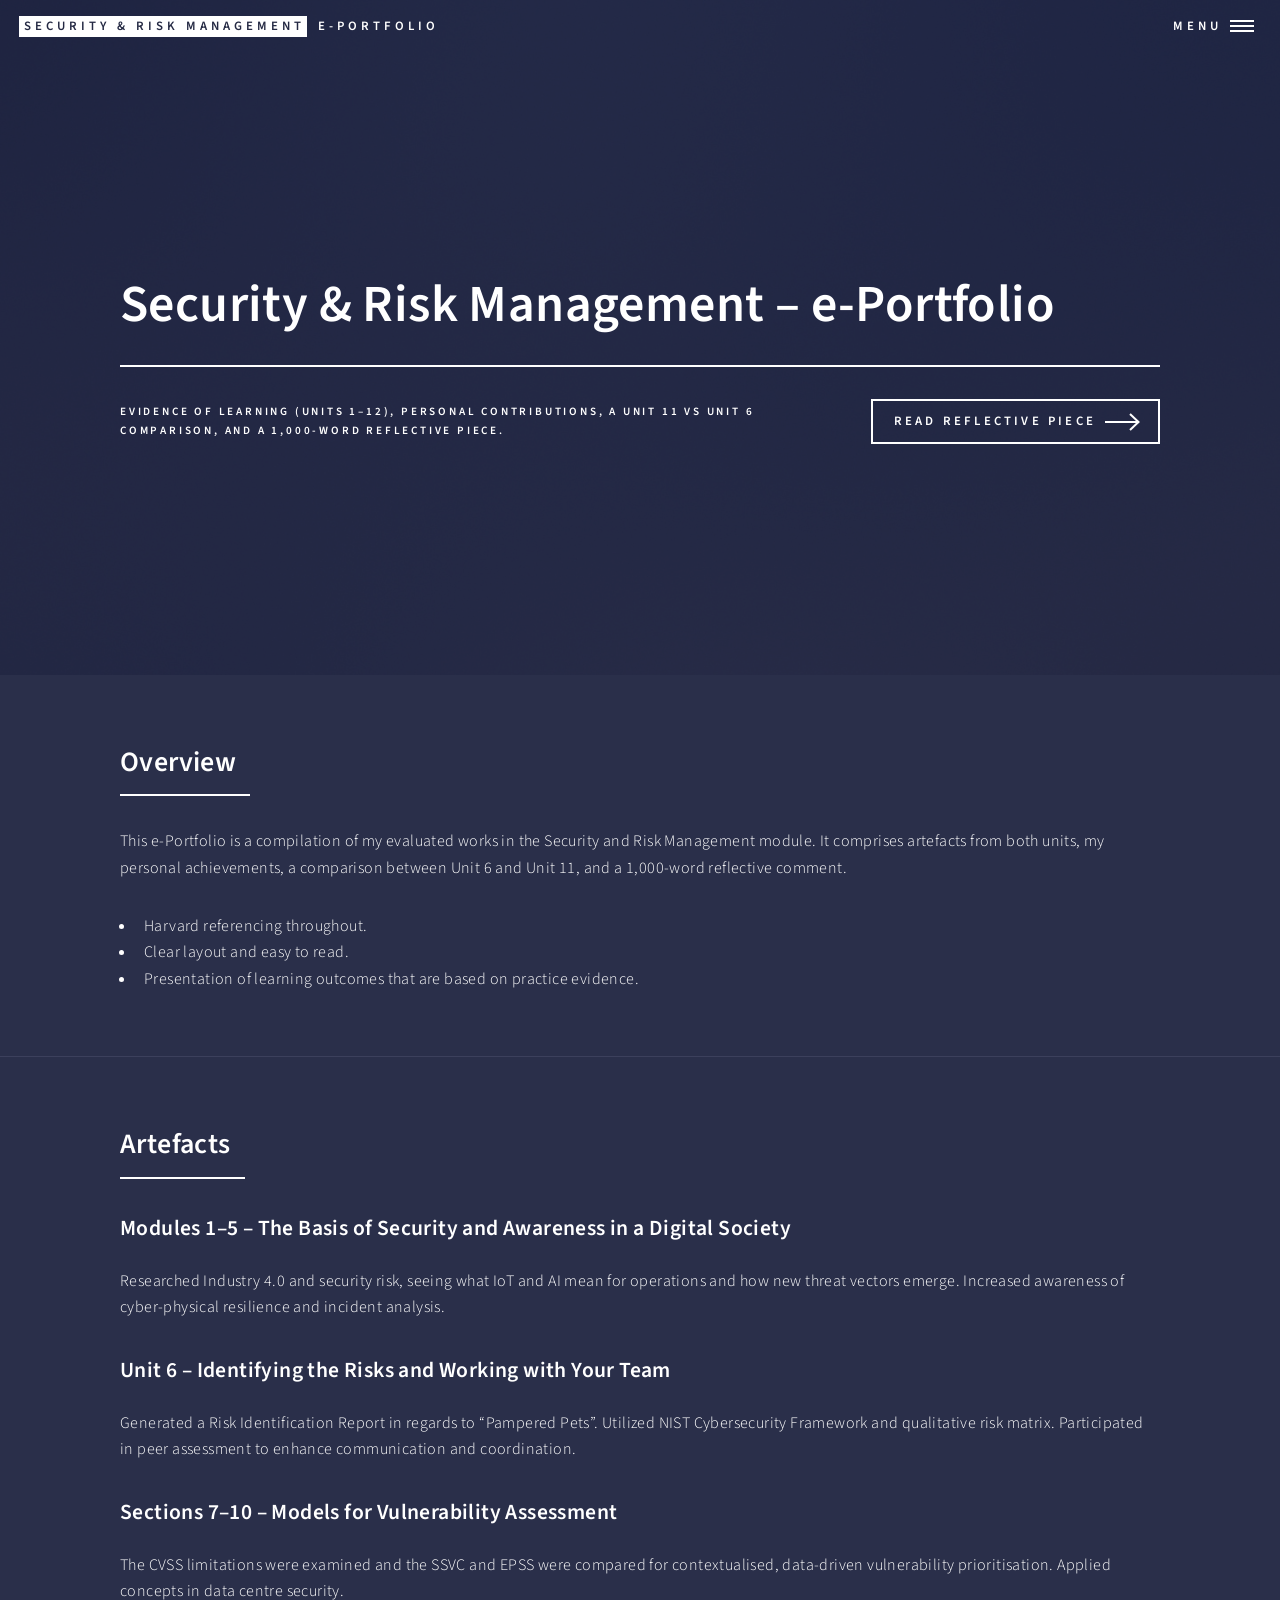
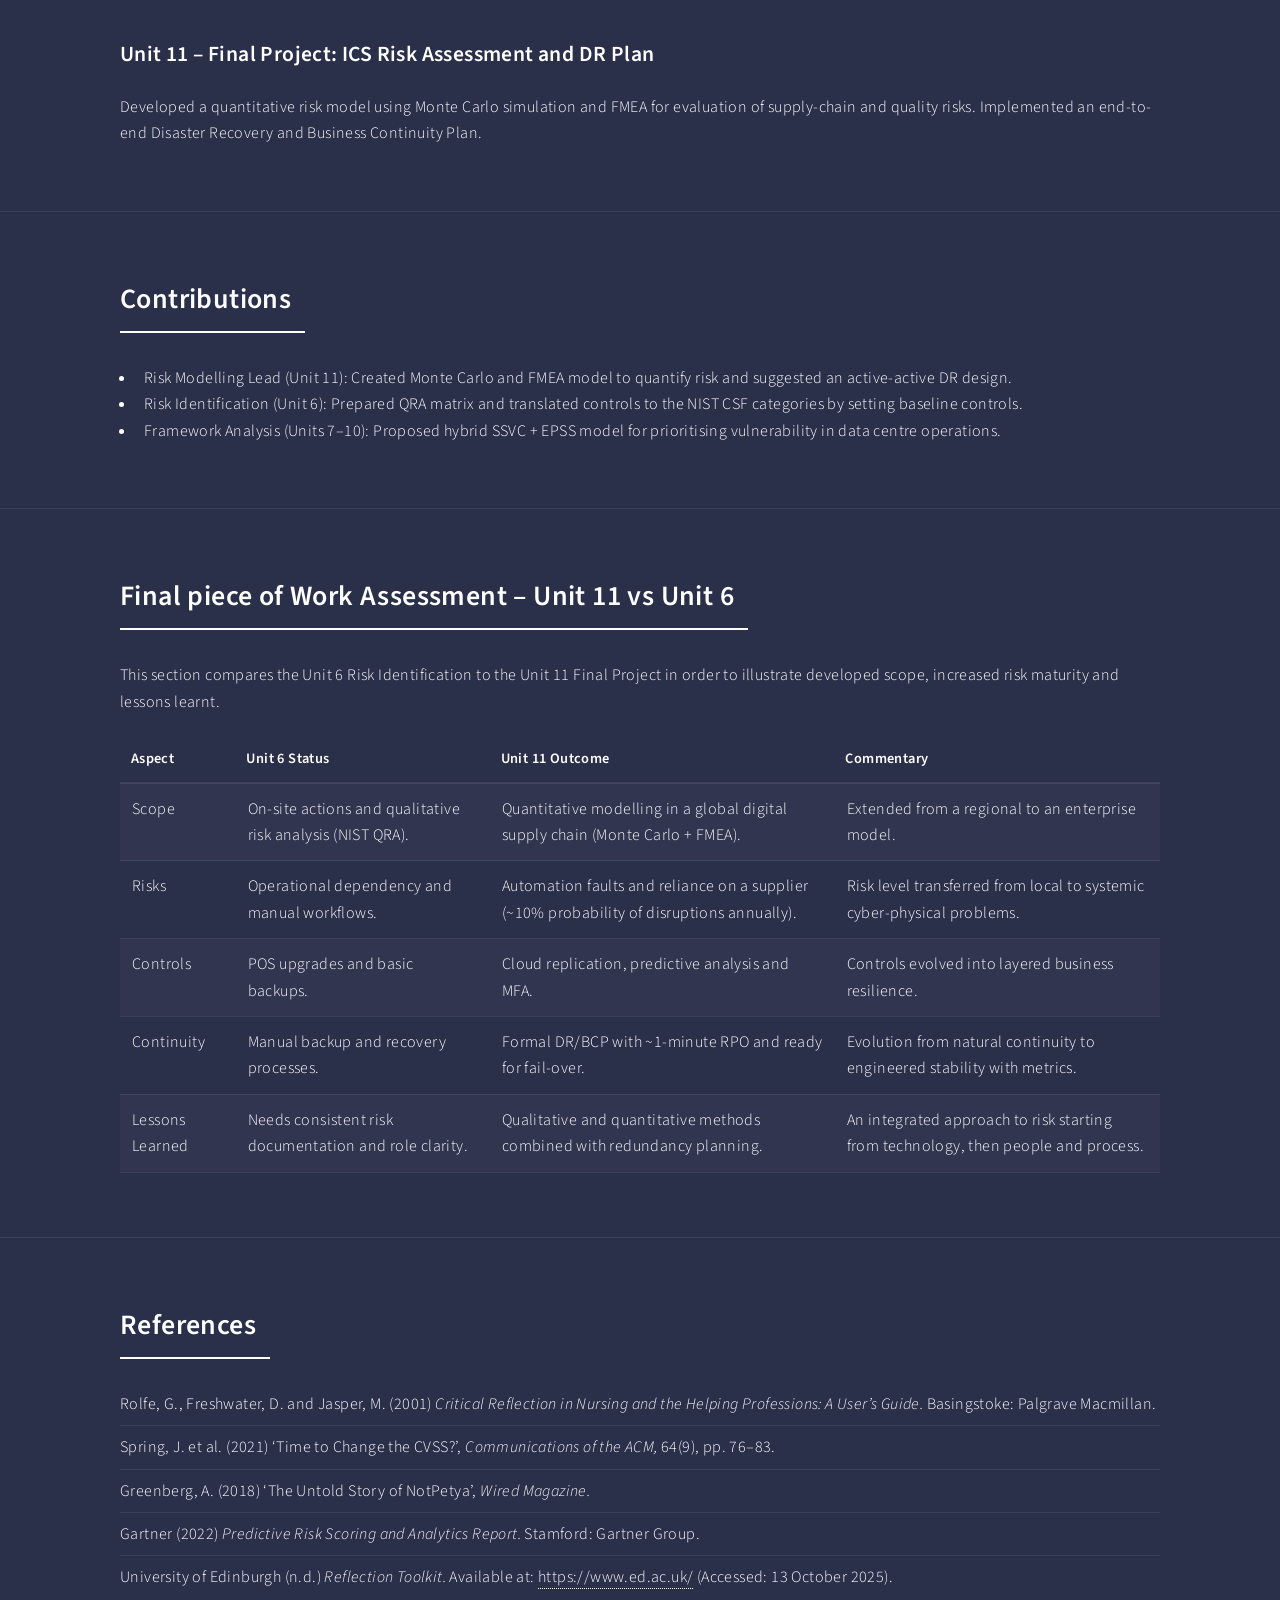
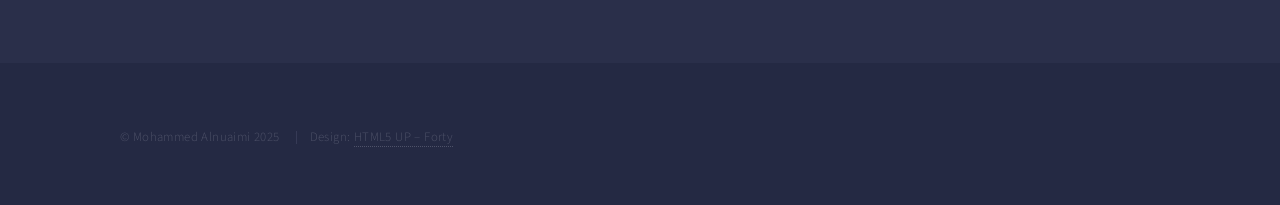
==== commit 242ffcb4: "Update index.html" ====
--- a/index.html
+++ b/index.html
@@ -1,18 +1,19 @@
 <!DOCTYPE HTML>
 <html>
 <head>
-  <title>Security & Risk Mgt – e-Portfolio</title>
-  <meta charset="utf-8"/>
-  <meta name="viewport" content="width=device-width, initial-scale=1, user-scalable=no"/>
-  <link rel="stylesheet" href="assets/css/main.css"/>
-  <noscript><link rel="stylesheet" href="assets/css/noscript.css"/></noscript>
+  <title>Security & Risk Management – e-Portfolio</title>
+  <meta charset="utf-8" />
+  <meta content="width=device-width, initial-scale=1, user-scalable=no" name="viewport" />
+  <link href="assets/css/main.css" rel="stylesheet" />
+  <noscript><link href="assets/css/noscript.css" rel="stylesheet" /></noscript>
 </head>
 <body class="is-preload">
+  <!-- Wrapper -->
   <div id="wrapper">
 
     <!-- Header -->
     <header id="header" class="alt">
-      <a href="index.html" class="logo"><strong>e-Portfolio</strong> <span>by Mohammed Alnuaimi</span></a>
+      <a href="index.html" class="logo"><strong>Security & Risk Management</strong> <span>e-Portfolio</span></a>
       <nav><a href="#menu">Menu</a></nav>
     </header>
 
@@ -22,8 +23,7 @@
         <li><a href="#overview">Overview</a></li>
         <li><a href="#artefacts">Artefacts</a></li>
         <li><a href="#contributions">Contributions</a></li>
-        <li><a href="#final">Final piece of Work Assessment</a></li>
-        <li><a href="reflection.html">Reflective Piece</a></li>
+        <li><a href="#final-eval">Final Project Evaluation</a></li>
         <li><a href="#references">References</a></li>
       </ul>
     </nav>
@@ -32,10 +32,10 @@
     <section id="banner" class="major">
       <div class="inner">
         <header class="major">
-          <h1>Security & Risk Mgt – e-Portfolio</h1>
+          <h1>Security & Risk Management – e-Portfolio</h1>
         </header>
         <div class="content">
-          <p>Evidence of learning (Units 1-12), personal contributions, a Unit 11 v Unit 6 comparison and a 1 000 word reflective piece.</p>
+          <p>Evidence of learning (Units 1–12), personal contributions, a Unit 11 vs Unit 6 comparison, and a 1,000-word reflective piece.</p>
           <ul class="actions">
             <li><a href="reflection.html" class="button next scrolly">Read Reflective Piece</a></li>
           </ul>
@@ -43,7 +43,7 @@
       </div>
     </section>
 
-    <!-- Main Content -->
+    <!-- Main -->
     <div id="main">
 
       <!-- Overview -->
@@ -52,7 +52,7 @@
           <header class="major">
             <h2>Overview</h2>
           </header>
-          <p>This e-Portfolio is a compilation of my evaluated works in the Security and Risk Management module. It comprises artifacts from both units, my personal achievements, a comparison between unit 6 and unit 11, and a 1000 word reflective comment.</p>
+          <p>This e-Portfolio is a compilation of my evaluated works in the Security and Risk Management module. It comprises artefacts from both units, my personal achievements, a comparison between Unit 6 and Unit 11, and a 1,000-word reflective comment.</p>
           <ul>
             <li>Harvard referencing throughout.</li>
             <li>Clear layout and easy to read.</li>
@@ -62,24 +62,23 @@
       </section>
 
       <!-- Artefacts -->
-      <section id="artefacts" class="wrapper style2">
+      <section id="artefacts" class="wrapper style1">
         <div class="inner">
           <header class="major">
             <h2>Artefacts</h2>
           </header>
 
-          <h3>Modules 1-5 – The Basis of Security and Awareness in a Digital Society</h3>
-          <p>Researched Industry 4.0 and security risk, seeing what IoT and AI mean for operationsand how new threat vectors emerge. Increased awareness of cyber-physical resilience, and incident analysis.</p>
+          <h3>Modules 1–5 – The Basis of Security and Awareness in a Digital Society</h3>
+          <p>Researched Industry 4.0 and security risk, seeing what IoT and AI mean for operations and how new threat vectors emerge. Increased awareness of cyber-physical resilience and incident analysis.</p>
 
           <h3>Unit 6 – Identifying the Risks and Working with Your Team</h3>
-          <p>Generated a Risk Identification Report in regards to “Pampered Pets”. Utilized NIST Cybersecurity Framework and qualitative risk matrix. D. Participated in peer assessment to enhance communication and coordination.</p>
+          <p>Generated a Risk Identification Report in regards to “Pampered Pets”. Utilized NIST Cybersecurity Framework and qualitative risk matrix. Participated in peer assessment to enhance communication and coordination.</p>
 
           <h3>Sections 7–10 – Models for Vulnerability Assessment</h3>
-          <p>The CVSS limitations were examined and the SSVC and EPSS were compared for contextualised, data-driven vulnerability prioritisation. Applied performed in data centre security.</p>
+          <p>The CVSS limitations were examined and the SSVC and EPSS were compared for contextualised, data-driven vulnerability prioritisation. Applied concepts in data centre security.</p>
 
-          <h3>Unit 11 Final ProjectICS Risk Assessment and DR Plan</h3>
-          <p>"cryptoLockerData.zip" containing information to assist with theIn a 10-15 page paper (not including titles and reference pages) develop a quantitative risk assessment for application in your organization.</p>
-          <p>Developed quantitative risk model using Monte Carlo simulation and FMEA for evaluation of supply-chain and quality risks. Implemented end to end Disaster Recovery and Business Continuity Plan.</p>
+          <h3>Unit 11 – Final Project: ICS Risk Assessment and DR Plan</h3>
+          <p>Developed a quantitative risk model using Monte Carlo simulation and FMEA for evaluation of supply-chain and quality risks. Implemented an end-to-end Disaster Recovery and Business Continuity Plan.</p>
         </div>
       </section>
 
@@ -90,65 +89,63 @@
             <h2>Contributions</h2>
           </header>
           <ul>
-            <li>Risk Modelling Lead (Unit 11): ∗ Created MOnte Carlo and FMEA model to quantify risk and suggested an active-active DR design.</li>
-            <li>Risk Identification (Unit 6): Prepared QRA matrix and translated controls to the NIST CSF categories by setting of baseline controls.</li>
-            <li>Framework Analysis (Units 7–10): Proposed hybrid SSVC+EPSS model for prioritising vulnerability in data centre operations.</li>
+            <li>Risk Modelling Lead (Unit 11): Created Monte Carlo and FMEA model to quantify risk and suggested an active-active DR design.</li>
+            <li>Risk Identification (Unit 6): Prepared QRA matrix and translated controls to the NIST CSF categories by setting baseline controls.</li>
+            <li>Framework Analysis (Units 7–10): Proposed hybrid SSVC + EPSS model for prioritising vulnerability in data centre operations.</li>
           </ul>
         </div>
       </section>
 
-      <!-- Final Project Evaluation -->
-      <section id="final" class="wrapper style2">
+      <!-- Final Evaluation -->
+      <section id="final-eval" class="wrapper style1">
         <div class="inner">
           <header class="major">
             <h2>Final piece of Work Assessment – Unit 11 vs Unit 6</h2>
           </header>
-          <p>This section compares the Unit 6 Risk Identification to the Unit 11 Final Project in order to illustrate developed scope; increased risk maturity and lessons learnt.</p>
+          <p>This section compares the Unit 6 Risk Identification to the Unit 11 Final Project in order to illustrate developed scope, increased risk maturity and lessons learnt.</p>
 
-          <div class="table-wrapper">
-            <table>
-              <thead>
-                <tr>
-                  <th>Aspect</th>
-                  <th>Unit 6 Status</th>
-                  <th>Unit 11 Outcome</th>
-                  <th>Commentary</th>
-                </tr>
-              </thead>
-              <tbody>
-                <tr>
-                  <td>Scope</td>
-                  <td>On-site actions and qualitative risk analysis (NIST QRA).</td>
-                  <td>Quantitative modelling in a global digital supply chain (Monte Carlo + FMEA).</td>
-                  <td>Extended from a regional to an enterprise model.</td>
-                </tr>
-                <tr>
-                  <td>Risks</td>
-                  <td>Operational dependency and manual workflows.</td>
-                  <td>Automation faults and reliance on a supplier (~10% probability of disruptions annually).</td>
-                  <td>Risk level transferred from local to systemic cyber-physical problems.</td>
-                </tr>
-                <tr>
-                  <td>Controls</td>
-                  <td>POS upgrades and basic backups.</td>
-                  <td>Cloud replication, predictive analysis and MFA.</td>
-                  <td>Controls evolved into layered business resilience.</td>
-                </tr>
-                <tr>
-                  <td>Continuity</td>
-                  <td>Manual backup and recovery processes.</td>
-                  <td>Formal DR/BCP with ~1m RPO and ready for fail over.</td>
-                  <td>Evolution from natural continuity to engineered stability with metrics.</td>
-                </tr>
-                <tr>
-                  <td>Lessons Learned</td>
-                  <td>Needs consistent risk documentation and role clarity.</td>
-                  <td>Qualitative and quantitative methods combined with redundancy planning.</td>
-                  <td>An integrated approach to risk starting from technology, then people and process.</td>
-                </tr>
-              </tbody>
-            </table>
-          </div>
+          <table>
+            <thead>
+              <tr>
+                <th>Aspect</th>
+                <th>Unit 6 Status</th>
+                <th>Unit 11 Outcome</th>
+                <th>Commentary</th>
+              </tr>
+            </thead>
+            <tbody>
+              <tr>
+                <td>Scope</td>
+                <td>On-site actions and qualitative risk analysis (NIST QRA).</td>
+                <td>Quantitative modelling in a global digital supply chain (Monte Carlo + FMEA).</td>
+                <td>Extended from a regional to an enterprise model.</td>
+              </tr>
+              <tr>
+                <td>Risks</td>
+                <td>Operational dependency and manual workflows.</td>
+                <td>Automation faults and reliance on a supplier (~10% probability of disruptions annually).</td>
+                <td>Risk level transferred from local to systemic cyber-physical problems.</td>
+              </tr>
+              <tr>
+                <td>Controls</td>
+                <td>POS upgrades and basic backups.</td>
+                <td>Cloud replication, predictive analysis and MFA.</td>
+                <td>Controls evolved into layered business resilience.</td>
+              </tr>
+              <tr>
+                <td>Continuity</td>
+                <td>Manual backup and recovery processes.</td>
+                <td>Formal DR/BCP with ~1-minute RPO and ready for fail-over.</td>
+                <td>Evolution from natural continuity to engineered stability with metrics.</td>
+              </tr>
+              <tr>
+                <td>Lessons Learned</td>
+                <td>Needs consistent risk documentation and role clarity.</td>
+                <td>Qualitative and quantitative methods combined with redundancy planning.</td>
+                <td>An integrated approach to risk starting from technology, then people and process.</td>
+              </tr>
+            </tbody>
+          </table>
         </div>
       </section>
 
@@ -158,12 +155,12 @@
           <header class="major">
             <h2>References</h2>
           </header>
-          <ul class="alt">
+          <ul class="alt ref-list">
             <li>Rolfe, G., Freshwater, D. and Jasper, M. (2001) <em>Critical Reflection in Nursing and the Helping Professions: A User’s Guide.</em> Basingstoke: Palgrave Macmillan.</li>
             <li>Spring, J. et al. (2021) ‘Time to Change the CVSS?’, <em>Communications of the ACM,</em> 64(9), pp. 76–83.</li>
             <li>Greenberg, A. (2018) ‘The Untold Story of NotPetya’, <em>Wired Magazine.</em></li>
             <li>Gartner (2022) <em>Predictive Risk Scoring and Analytics Report.</em> Stamford: Gartner Group.</li>
-            <li>University of Edinburgh (n.d.) <em>Reflection Toolkit.</em> Available at: <a href="https://www.ed.ac.uk/" target="_blank">https://www.ed.ac.uk/</a> (Accessed: 13 October 2025).</li>
+            <li>University of Edinburgh (n.d.) <em>Reflection Toolkit.</em> Available at: <a href="https://www.ed.ac.uk/">https://www.ed.ac.uk/</a> (Accessed: 13 October 2025).</li>
           </ul>
         </div>
       </section>
@@ -175,7 +172,7 @@
       <div class="inner">
         <ul class="copyright">
           <li>© Mohammed Alnuaimi 2025</li>
-          <li>Design: HTML5 UP – Forty</li>
+          <li>Design: <a href="https://html5up.net">HTML5 UP – Forty</a></li>
         </ul>
       </div>
     </footer>
@@ -190,5 +187,6 @@
   <script src="assets/js/breakpoints.min.js"></script>
   <script src="assets/js/util.js"></script>
   <script src="assets/js/main.js"></script>
+
 </body>
 </html>
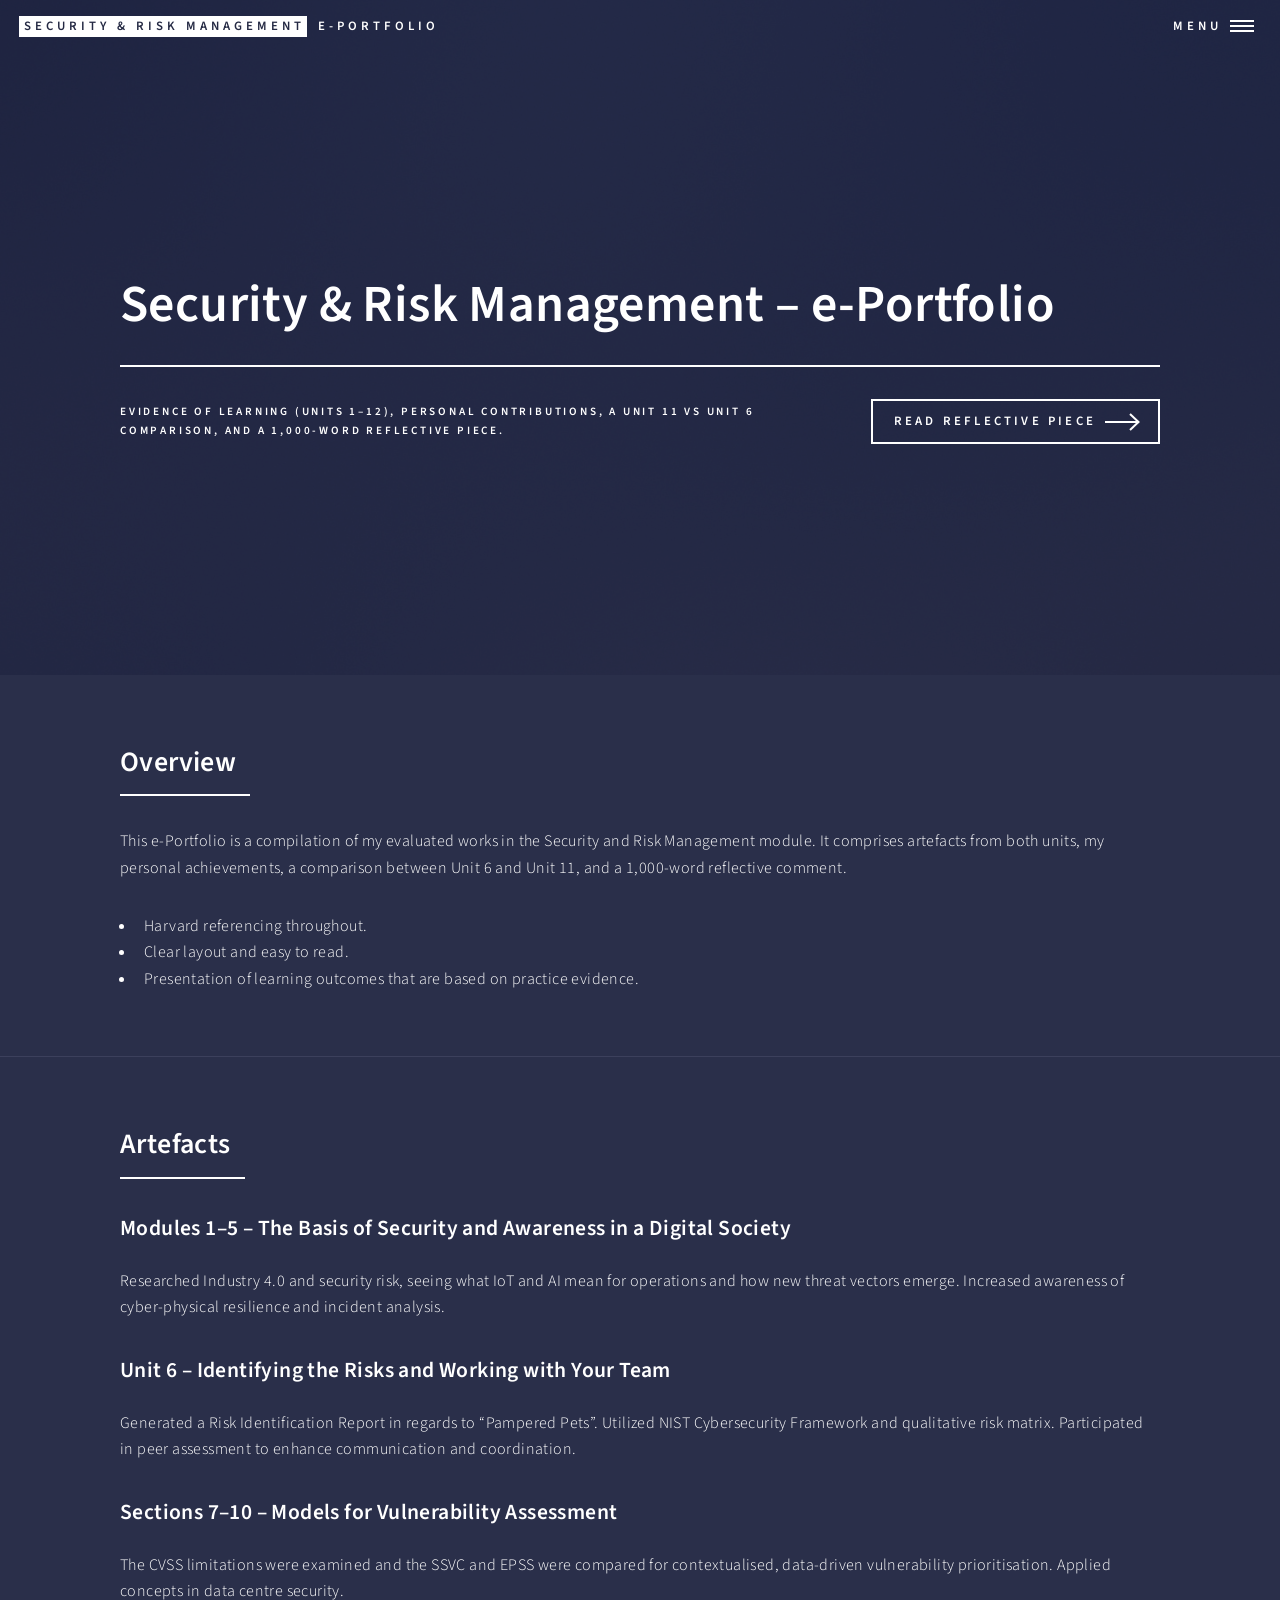
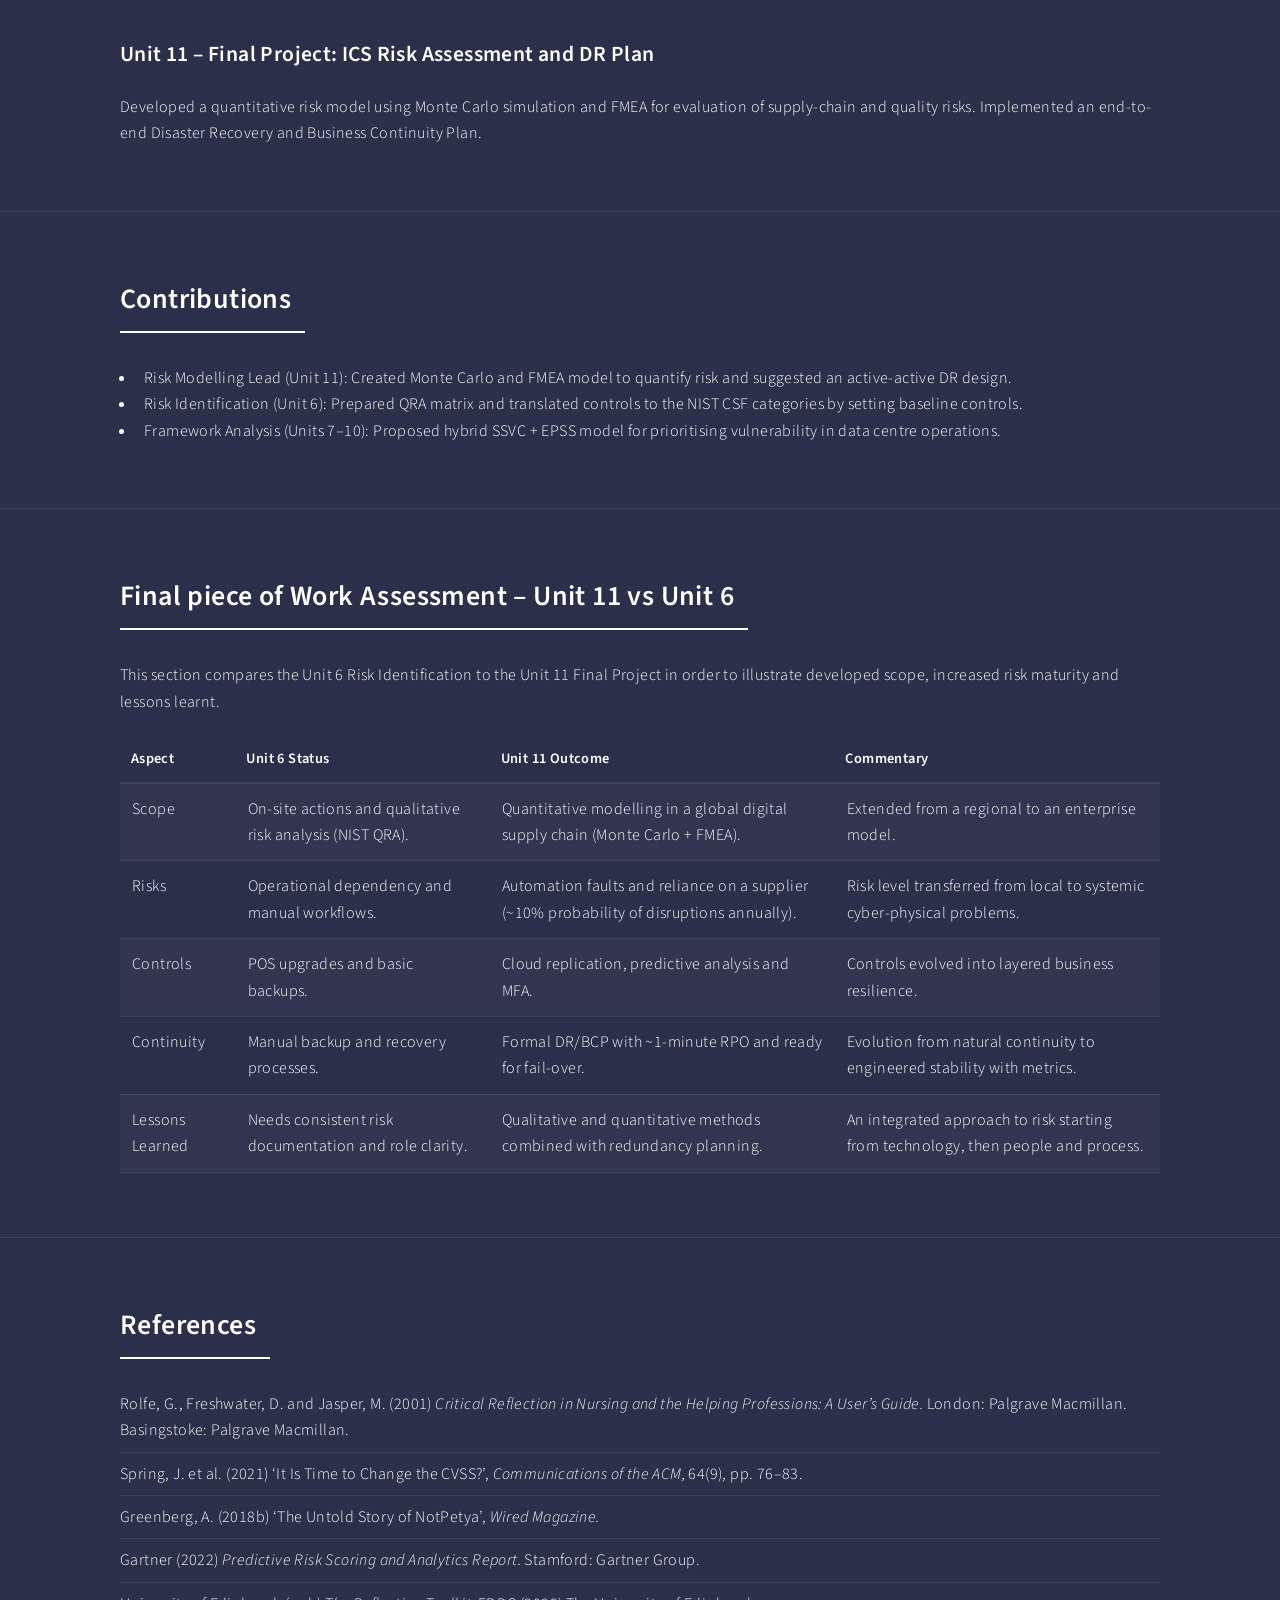
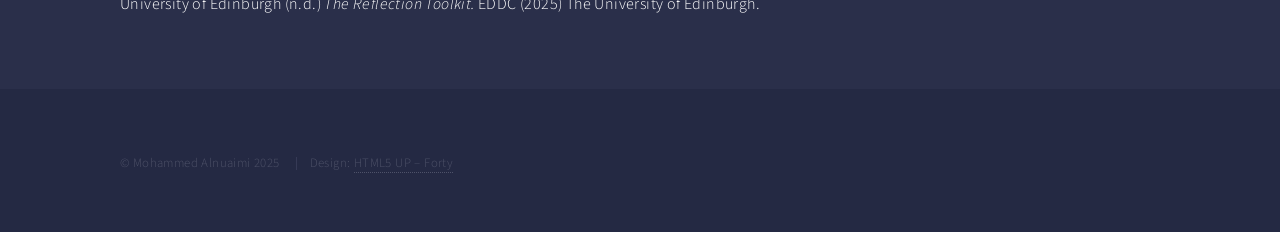
==== commit 7cb36461: "Update index.html" ====
--- a/index.html
+++ b/index.html
@@ -149,21 +149,21 @@
         </div>
       </section>
 
-      <!-- References -->
-      <section id="references" class="wrapper style1">
-        <div class="inner">
-          <header class="major">
-            <h2>References</h2>
-          </header>
-          <ul class="alt ref-list">
-            <li>Rolfe, G., Freshwater, D. and Jasper, M. (2001) <em>Critical Reflection in Nursing and the Helping Professions: A User’s Guide.</em> Basingstoke: Palgrave Macmillan.</li>
-            <li>Spring, J. et al. (2021) ‘Time to Change the CVSS?’, <em>Communications of the ACM,</em> 64(9), pp. 76–83.</li>
-            <li>Greenberg, A. (2018) ‘The Untold Story of NotPetya’, <em>Wired Magazine.</em></li>
-            <li>Gartner (2022) <em>Predictive Risk Scoring and Analytics Report.</em> Stamford: Gartner Group.</li>
-            <li>University of Edinburgh (n.d.) <em>Reflection Toolkit.</em> Available at: <a href="https://www.ed.ac.uk/">https://www.ed.ac.uk/</a> (Accessed: 13 October 2025).</li>
-          </ul>
-        </div>
-      </section>
+<!-- References -->
+<section id="references" class="wrapper style1">
+  <div class="inner">
+    <header class="major">
+      <h2>References</h2>
+    </header>
+    <ul class="alt ref-list">
+      <li>Rolfe, G., Freshwater, D. and Jasper, M. (2001) <em>Critical Reflection in Nursing and the Helping Professions: A User’s Guide.</em> London: Palgrave Macmillan. Basingstoke: Palgrave Macmillan.</li>
+      <li>Spring, J. et al. (2021) ‘It Is Time to Change the CVSS?’, <em>Communications of the ACM,</em> 64(9), pp. 76–83.</li>
+      <li>Greenberg, A. (2018b) ‘The Untold Story of NotPetya’, <em>Wired Magazine.</em></li>
+      <li>Gartner (2022) <em>Predictive Risk Scoring and Analytics Report.</em> Stamford: Gartner Group.</li>
+      <li>University of Edinburgh (n.d.) <em>The Reflection Toolkit.</em> EDDC (2025) The University of Edinburgh.</li>
+    </ul>
+  </div>
+</section>
 
     </div>
 
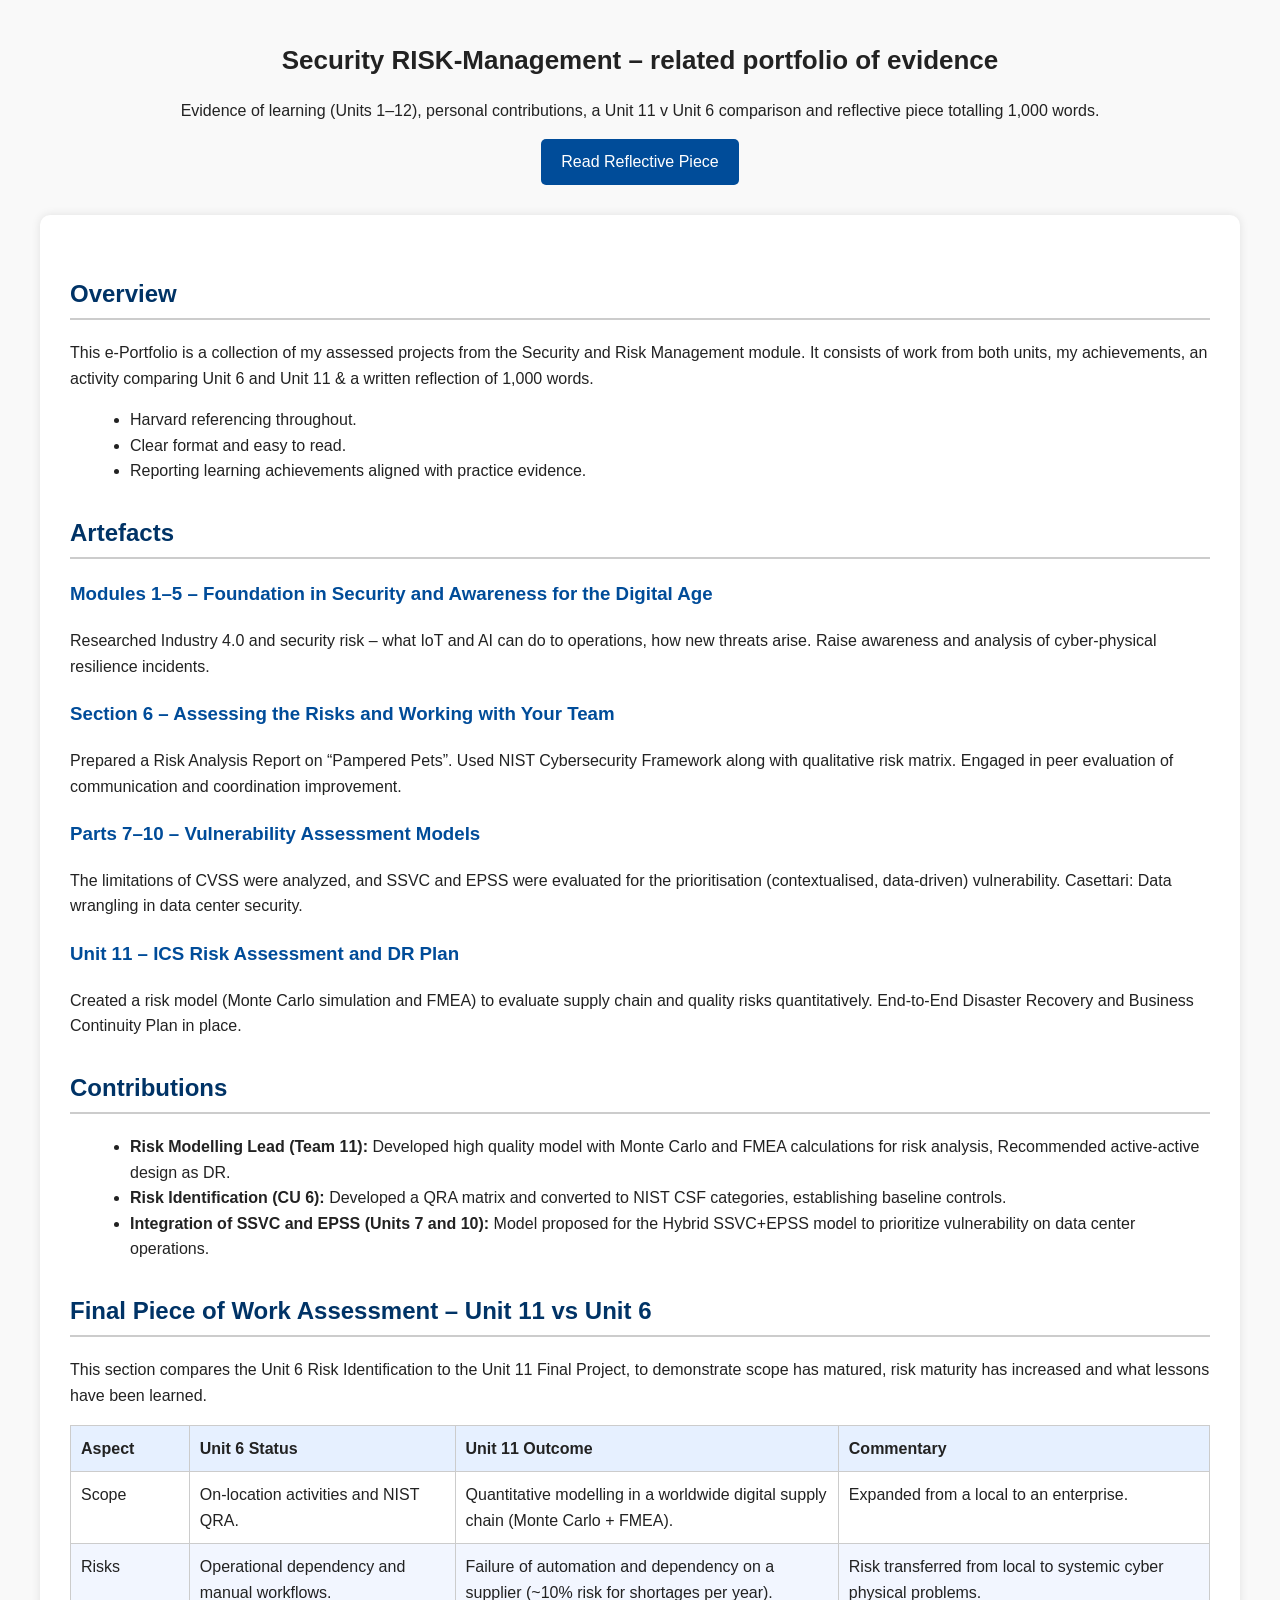
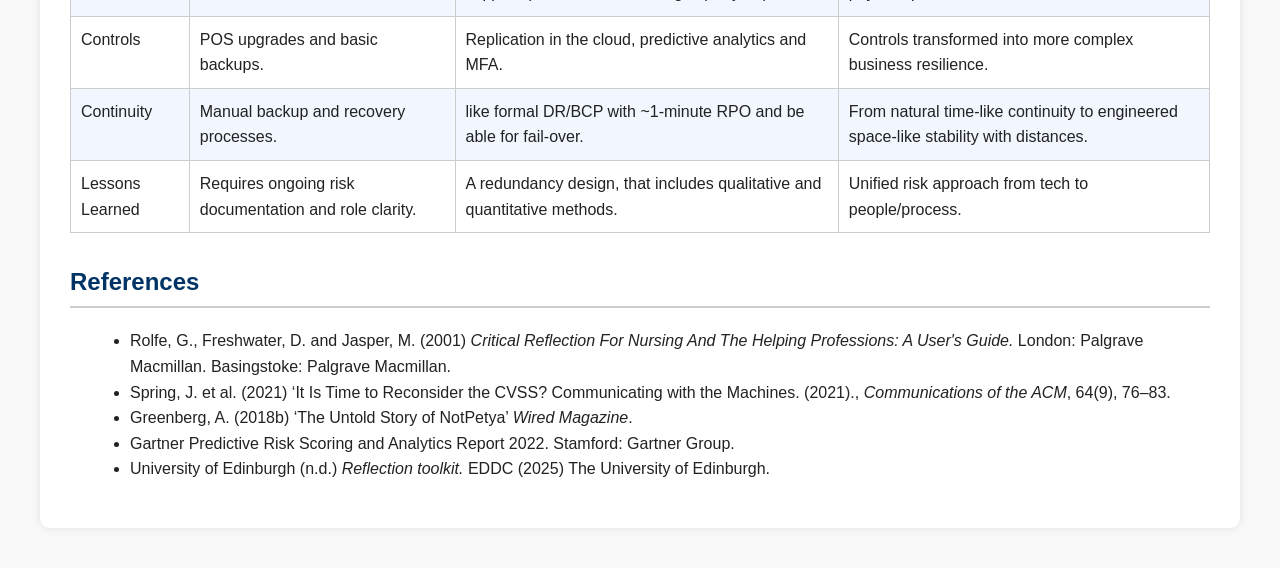
==== commit 94eede28: "Update index.html" ====
--- a/index.html
+++ b/index.html
@@ -1,192 +1,126 @@
-<!DOCTYPE HTML>
-<html>
+<!DOCTYPE html>
+<html lang="en">
 <head>
-  <title>Security & Risk Management – e-Portfolio</title>
-  <meta charset="utf-8" />
-  <meta content="width=device-width, initial-scale=1, user-scalable=no" name="viewport" />
-  <link href="assets/css/main.css" rel="stylesheet" />
-  <noscript><link href="assets/css/noscript.css" rel="stylesheet" /></noscript>
+    <meta charset="UTF-8">
+    <meta name="viewport" content="width=device-width, initial-scale=1.0">
+    <title>Security & Risk Management – e-Portfolio</title>
+    <style>
+        body {font-family: Arial, sans-serif; margin: 40px; background-color: #f9f9f9; color: #222; line-height: 1.6;}
+        header {text-align: center; margin-bottom: 30px;}
+        header h1 {font-size: 26px; margin-bottom: 10px;}
+        header p {font-size: 16px;}
+        main {background: #fff; padding: 30px; border-radius: 10px; box-shadow: 0 0 10px rgba(0,0,0,0.1);}
+        h2 {color: #003366; border-bottom: 2px solid #ccc; padding-bottom: 5px; margin-top: 30px;}
+        h3 {color: #004c99; margin-top: 20px;}
+        ul {margin-left: 20px;}
+        table {width: 100%; border-collapse: collapse; margin-top: 15px;}
+        th, td {border: 1px solid #ccc; padding: 10px; text-align: left; vertical-align: top;}
+        th {background-color: #e6f0ff;}
+        tr:nth-child(even) {background-color: #f2f6ff;}
+        a.button {display: inline-block; background-color: #004c99; color: #fff; padding: 10px 20px; border-radius: 5px; text-decoration: none;}
+        a.button:hover {background-color: #003366;}
+    </style>
 </head>
-<body class="is-preload">
-  <!-- Wrapper -->
-  <div id="wrapper">
-
-    <!-- Header -->
-    <header id="header" class="alt">
-      <a href="index.html" class="logo"><strong>Security & Risk Management</strong> <span>e-Portfolio</span></a>
-      <nav><a href="#menu">Menu</a></nav>
+<body>
+    <header>
+        <h1>Security RISK-Management – related portfolio of evidence</h1>
+        <p>Evidence of learning (Units 1–12), personal contributions, a Unit 11 v Unit 6 comparison and reflective piece totalling 1,000 words.</p>
+        <a href="reflection.html" class="button">Read Reflective Piece</a>
     </header>
 
-    <!-- Menu -->
-    <nav id="menu">
-      <ul class="links">
-        <li><a href="#overview">Overview</a></li>
-        <li><a href="#artefacts">Artefacts</a></li>
-        <li><a href="#contributions">Contributions</a></li>
-        <li><a href="#final-eval">Final Project Evaluation</a></li>
-        <li><a href="#references">References</a></li>
-      </ul>
-    </nav>
+    <main>
+        <section id="overview">
+            <h2>Overview</h2>
+            <p>This e-Portfolio is a collection of my assessed projects from the Security and Risk Management module. It consists of work from both units, my achievements, an activity comparing Unit 6 and Unit 11 & a written reflection of 1,000 words.</p>
+            <ul>
+                <li>Harvard referencing throughout.</li>
+                <li>Clear format and easy to read.</li>
+                <li>Reporting learning achievements aligned with practice evidence.</li>
+            </ul>
+        </section>
 
-    <!-- Banner -->
-    <section id="banner" class="major">
-      <div class="inner">
-        <header class="major">
-          <h1>Security & Risk Management – e-Portfolio</h1>
-        </header>
-        <div class="content">
-          <p>Evidence of learning (Units 1–12), personal contributions, a Unit 11 vs Unit 6 comparison, and a 1,000-word reflective piece.</p>
-          <ul class="actions">
-            <li><a href="reflection.html" class="button next scrolly">Read Reflective Piece</a></li>
-          </ul>
-        </div>
-      </div>
-    </section>
+        <section id="artefacts">
+            <h2>Artefacts</h2>
+            <h3>Modules 1–5 – Foundation in Security and Awareness for the Digital Age</h3>
+            <p>Researched Industry 4.0 and security risk – what IoT and AI can do to operations, how new threats arise. Raise awareness and analysis of cyber-physical resilience incidents.</p>
 
-    <!-- Main -->
-    <div id="main">
+            <h3>Section 6 – Assessing the Risks and Working with Your Team</h3>
+            <p>Prepared a Risk Analysis Report on “Pampered Pets”. Used NIST Cybersecurity Framework along with qualitative risk matrix. Engaged in peer evaluation of communication and coordination improvement.</p>
 
-      <!-- Overview -->
-      <section id="overview" class="wrapper style1">
-        <div class="inner">
-          <header class="major">
-            <h2>Overview</h2>
-          </header>
-          <p>This e-Portfolio is a compilation of my evaluated works in the Security and Risk Management module. It comprises artefacts from both units, my personal achievements, a comparison between Unit 6 and Unit 11, and a 1,000-word reflective comment.</p>
-          <ul>
-            <li>Harvard referencing throughout.</li>
-            <li>Clear layout and easy to read.</li>
-            <li>Presentation of learning outcomes that are based on practice evidence.</li>
-          </ul>
-        </div>
-      </section>
+            <h3>Parts 7–10 – Vulnerability Assessment Models</h3>
+            <p>The limitations of CVSS were analyzed, and SSVC and EPSS were evaluated for the prioritisation (contextualised, data-driven) vulnerability. Casettari: Data wrangling in data center security.</p>
 
-      <!-- Artefacts -->
-      <section id="artefacts" class="wrapper style1">
-        <div class="inner">
-          <header class="major">
-            <h2>Artefacts</h2>
-          </header>
+            <h3>Unit 11 – ICS Risk Assessment and DR Plan</h3>
+            <p>Created a risk model (Monte Carlo simulation and FMEA) to evaluate supply chain and quality risks quantitatively. End-to-End Disaster Recovery and Business Continuity Plan in place.</p>
+        </section>
 
-          <h3>Modules 1–5 – The Basis of Security and Awareness in a Digital Society</h3>
-          <p>Researched Industry 4.0 and security risk, seeing what IoT and AI mean for operations and how new threat vectors emerge. Increased awareness of cyber-physical resilience and incident analysis.</p>
+        <section id="contributions">
+            <h2>Contributions</h2>
+            <ul>
+                <li><strong>Risk Modelling Lead (Team 11):</strong> Developed high quality model with Monte Carlo and FMEA calculations for risk analysis, Recommended active-active design as DR.</li>
+                <li><strong>Risk Identification (CU 6):</strong> Developed a QRA matrix and converted to NIST CSF categories, establishing baseline controls.</li>
+                <li><strong>Integration of SSVC and EPSS (Units 7 and 10):</strong> Model proposed for the Hybrid SSVC+EPSS model to prioritize vulnerability on data center operations.</li>
+            </ul>
+        </section>
 
-          <h3>Unit 6 – Identifying the Risks and Working with Your Team</h3>
-          <p>Generated a Risk Identification Report in regards to “Pampered Pets”. Utilized NIST Cybersecurity Framework and qualitative risk matrix. Participated in peer assessment to enhance communication and coordination.</p>
+        <section id="evaluation">
+            <h2>Final Piece of Work Assessment – Unit 11 vs Unit 6</h2>
+            <p>This section compares the Unit 6 Risk Identification to the Unit 11 Final Project, to demonstrate scope has matured, risk maturity has increased and what lessons have been learned.</p>
 
-          <h3>Sections 7–10 – Models for Vulnerability Assessment</h3>
-          <p>The CVSS limitations were examined and the SSVC and EPSS were compared for contextualised, data-driven vulnerability prioritisation. Applied concepts in data centre security.</p>
+            <table>
+                <thead>
+                    <tr>
+                        <th>Aspect</th>
+                        <th>Unit 6 Status</th>
+                        <th>Unit 11 Outcome</th>
+                        <th>Commentary</th>
+                    </tr>
+                </thead>
+                <tbody>
+                    <tr>
+                        <td>Scope</td>
+                        <td>On-location activities and NIST QRA.</td>
+                        <td>Quantitative modelling in a worldwide digital supply chain (Monte Carlo + FMEA).</td>
+                        <td>Expanded from a local to an enterprise.</td>
+                    </tr>
+                    <tr>
+                        <td>Risks</td>
+                        <td>Operational dependency and manual workflows.</td>
+                        <td>Failure of automation and dependency on a supplier (~10% risk for shortages per year).</td>
+                        <td>Risk transferred from local to systemic cyber physical problems.</td>
+                    </tr>
+                    <tr>
+                        <td>Controls</td>
+                        <td>POS upgrades and basic backups.</td>
+                        <td>Replication in the cloud, predictive analytics and MFA.</td>
+                        <td>Controls transformed into more complex business resilience.</td>
+                    </tr>
+                    <tr>
+                        <td>Continuity</td>
+                        <td>Manual backup and recovery processes.</td>
+                        <td>like formal DR/BCP with ~1-minute RPO and be able for fail-over.</td>
+                        <td>From natural time-like continuity to engineered space-like stability with distances.</td>
+                    </tr>
+                    <tr>
+                        <td>Lessons Learned</td>
+                        <td>Requires ongoing risk documentation and role clarity.</td>
+                        <td>A redundancy design, that includes qualitative and quantitative methods.</td>
+                        <td>Unified risk approach from tech to people/process.</td>
+                    </tr>
+                </tbody>
+            </table>
+        </section>
 
-          <h3>Unit 11 – Final Project: ICS Risk Assessment and DR Plan</h3>
-          <p>Developed a quantitative risk model using Monte Carlo simulation and FMEA for evaluation of supply-chain and quality risks. Implemented an end-to-end Disaster Recovery and Business Continuity Plan.</p>
-        </div>
-      </section>
-
-      <!-- Contributions -->
-      <section id="contributions" class="wrapper style1">
-        <div class="inner">
-          <header class="major">
-            <h2>Contributions</h2>
-          </header>
-          <ul>
-            <li>Risk Modelling Lead (Unit 11): Created Monte Carlo and FMEA model to quantify risk and suggested an active-active DR design.</li>
-            <li>Risk Identification (Unit 6): Prepared QRA matrix and translated controls to the NIST CSF categories by setting baseline controls.</li>
-            <li>Framework Analysis (Units 7–10): Proposed hybrid SSVC + EPSS model for prioritising vulnerability in data centre operations.</li>
-          </ul>
-        </div>
-      </section>
-
-      <!-- Final Evaluation -->
-      <section id="final-eval" class="wrapper style1">
-        <div class="inner">
-          <header class="major">
-            <h2>Final piece of Work Assessment – Unit 11 vs Unit 6</h2>
-          </header>
-          <p>This section compares the Unit 6 Risk Identification to the Unit 11 Final Project in order to illustrate developed scope, increased risk maturity and lessons learnt.</p>
-
-          <table>
-            <thead>
-              <tr>
-                <th>Aspect</th>
-                <th>Unit 6 Status</th>
-                <th>Unit 11 Outcome</th>
-                <th>Commentary</th>
-              </tr>
-            </thead>
-            <tbody>
-              <tr>
-                <td>Scope</td>
-                <td>On-site actions and qualitative risk analysis (NIST QRA).</td>
-                <td>Quantitative modelling in a global digital supply chain (Monte Carlo + FMEA).</td>
-                <td>Extended from a regional to an enterprise model.</td>
-              </tr>
-              <tr>
-                <td>Risks</td>
-                <td>Operational dependency and manual workflows.</td>
-                <td>Automation faults and reliance on a supplier (~10% probability of disruptions annually).</td>
-                <td>Risk level transferred from local to systemic cyber-physical problems.</td>
-              </tr>
-              <tr>
-                <td>Controls</td>
-                <td>POS upgrades and basic backups.</td>
-                <td>Cloud replication, predictive analysis and MFA.</td>
-                <td>Controls evolved into layered business resilience.</td>
-              </tr>
-              <tr>
-                <td>Continuity</td>
-                <td>Manual backup and recovery processes.</td>
-                <td>Formal DR/BCP with ~1-minute RPO and ready for fail-over.</td>
-                <td>Evolution from natural continuity to engineered stability with metrics.</td>
-              </tr>
-              <tr>
-                <td>Lessons Learned</td>
-                <td>Needs consistent risk documentation and role clarity.</td>
-                <td>Qualitative and quantitative methods combined with redundancy planning.</td>
-                <td>An integrated approach to risk starting from technology, then people and process.</td>
-              </tr>
-            </tbody>
-          </table>
-        </div>
-      </section>
-
-<!-- References -->
-<section id="references" class="wrapper style1">
-  <div class="inner">
-    <header class="major">
-      <h2>References</h2>
-    </header>
-    <ul class="alt ref-list">
-      <li>Rolfe, G., Freshwater, D. and Jasper, M. (2001) <em>Critical Reflection in Nursing and the Helping Professions: A User’s Guide.</em> London: Palgrave Macmillan. Basingstoke: Palgrave Macmillan.</li>
-      <li>Spring, J. et al. (2021) ‘It Is Time to Change the CVSS?’, <em>Communications of the ACM,</em> 64(9), pp. 76–83.</li>
-      <li>Greenberg, A. (2018b) ‘The Untold Story of NotPetya’, <em>Wired Magazine.</em></li>
-      <li>Gartner (2022) <em>Predictive Risk Scoring and Analytics Report.</em> Stamford: Gartner Group.</li>
-      <li>University of Edinburgh (n.d.) <em>The Reflection Toolkit.</em> EDDC (2025) The University of Edinburgh.</li>
-    </ul>
-  </div>
-</section>
-
-    </div>
-
-    <!-- Footer -->
-    <footer id="footer">
-      <div class="inner">
-        <ul class="copyright">
-          <li>© Mohammed Alnuaimi 2025</li>
-          <li>Design: <a href="https://html5up.net">HTML5 UP – Forty</a></li>
-        </ul>
-      </div>
-    </footer>
-
-  </div>
-
-  <!-- Scripts -->
-  <script src="assets/js/jquery.min.js"></script>
-  <script src="assets/js/jquery.scrolly.min.js"></script>
-  <script src="assets/js/jquery.scrollex.min.js"></script>
-  <script src="assets/js/browser.min.js"></script>
-  <script src="assets/js/breakpoints.min.js"></script>
-  <script src="assets/js/util.js"></script>
-  <script src="assets/js/main.js"></script>
-
+        <section id="references">
+            <h2>References</h2>
+            <ul>
+                <li>Rolfe, G., Freshwater, D. and Jasper, M. (2001) <em>Critical Reflection For Nursing And The Helping Professions: A User's Guide.</em> London: Palgrave Macmillan. Basingstoke: Palgrave Macmillan.</li>
+                <li>Spring, J. et al. (2021) ‘It Is Time to Reconsider the CVSS? Communicating with the Machines. (2021)., <em>Communications of the ACM</em>, 64(9), 76–83.</li>
+                <li>Greenberg, A. (2018b) ‘The Untold Story of NotPetya’ <em>Wired Magazine</em>.</li>
+                <li>Gartner Predictive Risk Scoring and Analytics Report 2022. Stamford: Gartner Group.</li>
+                <li>University of Edinburgh (n.d.) <em>Reflection toolkit.</em> EDDC (2025) The University of Edinburgh.</li>
+            </ul>
+        </section>
+    </main>
 </body>
 </html>
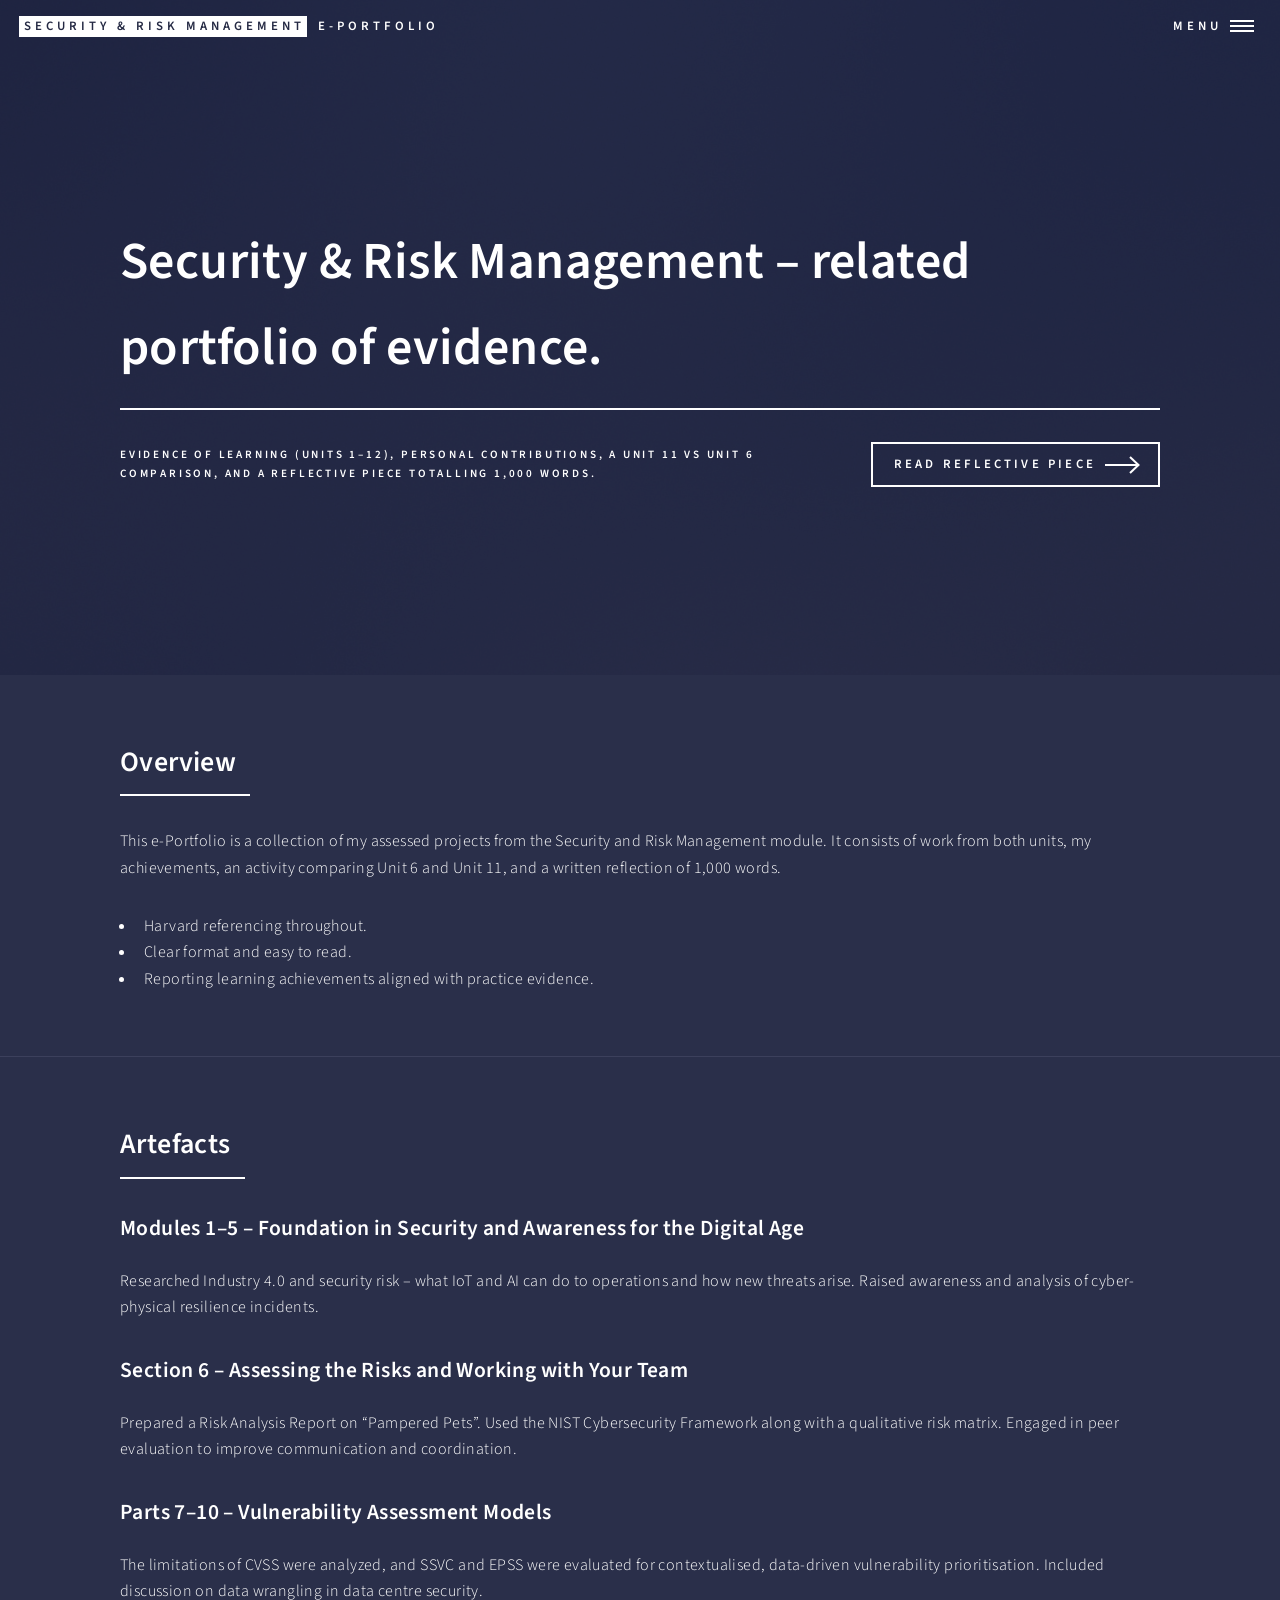
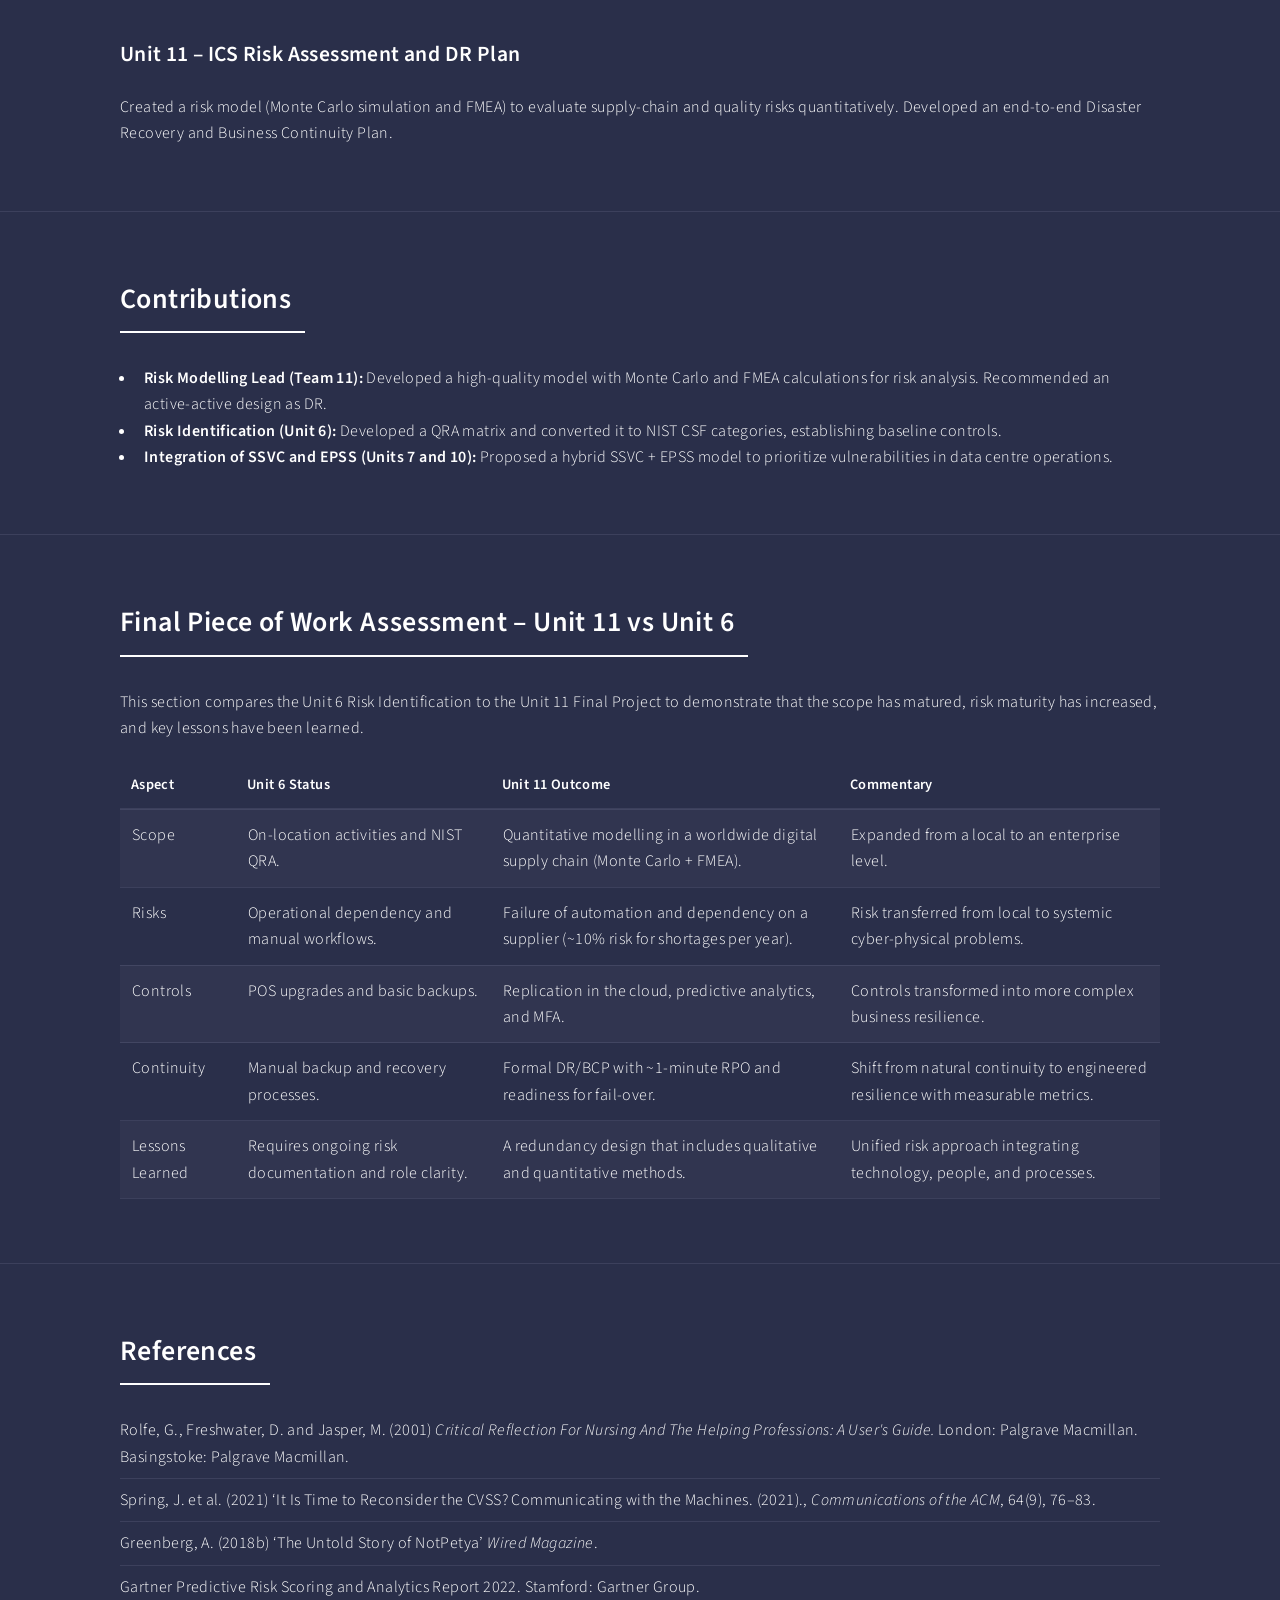
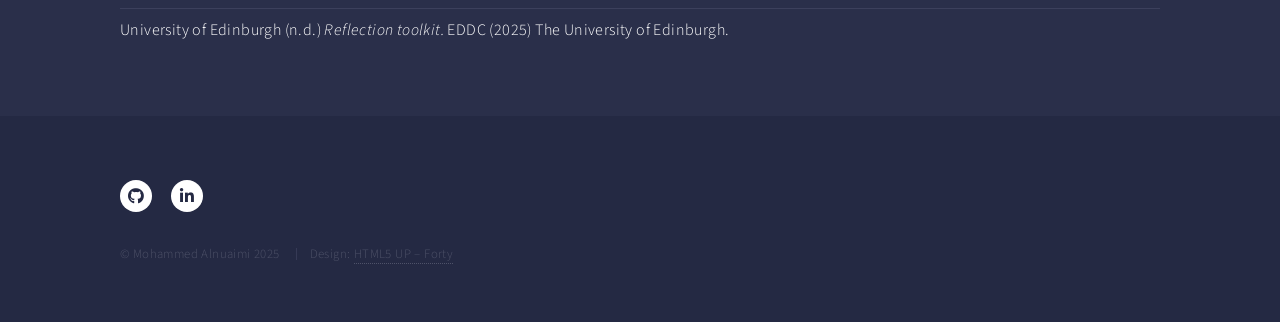
==== commit 5cff1b5c: "Update index.html" ====
--- a/index.html
+++ b/index.html
@@ -1,126 +1,198 @@
-<!DOCTYPE html>
-<html lang="en">
+<!DOCTYPE HTML>
+<html>
 <head>
-    <meta charset="UTF-8">
-    <meta name="viewport" content="width=device-width, initial-scale=1.0">
-    <title>Security & Risk Management – e-Portfolio</title>
-    <style>
-        body {font-family: Arial, sans-serif; margin: 40px; background-color: #f9f9f9; color: #222; line-height: 1.6;}
-        header {text-align: center; margin-bottom: 30px;}
-        header h1 {font-size: 26px; margin-bottom: 10px;}
-        header p {font-size: 16px;}
-        main {background: #fff; padding: 30px; border-radius: 10px; box-shadow: 0 0 10px rgba(0,0,0,0.1);}
-        h2 {color: #003366; border-bottom: 2px solid #ccc; padding-bottom: 5px; margin-top: 30px;}
-        h3 {color: #004c99; margin-top: 20px;}
-        ul {margin-left: 20px;}
-        table {width: 100%; border-collapse: collapse; margin-top: 15px;}
-        th, td {border: 1px solid #ccc; padding: 10px; text-align: left; vertical-align: top;}
-        th {background-color: #e6f0ff;}
-        tr:nth-child(even) {background-color: #f2f6ff;}
-        a.button {display: inline-block; background-color: #004c99; color: #fff; padding: 10px 20px; border-radius: 5px; text-decoration: none;}
-        a.button:hover {background-color: #003366;}
-    </style>
+  <title>Security & Risk Management – e-Portfolio</title>
+  <meta charset="utf-8" />
+  <meta content="width=device-width, initial-scale=1, user-scalable=no" name="viewport" />
+  <link href="assets/css/main.css" rel="stylesheet" />
+  <noscript><link href="assets/css/noscript.css" rel="stylesheet" /></noscript>
 </head>
-<body>
-    <header>
-        <h1>Security RISK-Management – related portfolio of evidence</h1>
-        <p>Evidence of learning (Units 1–12), personal contributions, a Unit 11 v Unit 6 comparison and reflective piece totalling 1,000 words.</p>
-        <a href="reflection.html" class="button">Read Reflective Piece</a>
+<body class="is-preload">
+  <!-- Wrapper -->
+  <div id="wrapper">
+
+    <!-- Header -->
+    <header id="header" class="alt">
+      <a href="index.html" class="logo"><strong>Security & Risk Management</strong> <span>e-Portfolio</span></a>
+      <nav><a href="#menu">Menu</a></nav>
     </header>
 
-    <main>
-        <section id="overview">
+    <!-- Menu -->
+    <nav id="menu">
+      <ul class="links">
+        <li><a href="#overview">Overview</a></li>
+        <li><a href="#artefacts">Artefacts</a></li>
+        <li><a href="#contributions">Contributions</a></li>
+        <li><a href="#evaluation">Final Evaluation</a></li>
+        <li><a href="#references">References</a></li>
+        <li><a href="reflection.html">Reflective Piece</a></li>
+      </ul>
+    </nav>
+
+    <!-- Banner -->
+    <section id="banner" class="major">
+      <div class="inner">
+        <header class="major">
+          <h1>Security & Risk Management – related portfolio of evidence.</h1>
+        </header>
+        <div class="content">
+          <p>Evidence of learning (Units 1–12), personal contributions, a Unit 11 vs Unit 6 comparison, and a reflective piece totalling 1,000 words.</p>
+          <ul class="actions">
+            <li><a href="reflection.html" class="button next scrolly">Read Reflective Piece</a></li>
+          </ul>
+        </div>
+      </div>
+    </section>
+
+    <!-- Main -->
+    <div id="main">
+
+      <!-- Overview -->
+      <section id="overview" class="wrapper style1">
+        <div class="inner">
+          <header class="major">
             <h2>Overview</h2>
-            <p>This e-Portfolio is a collection of my assessed projects from the Security and Risk Management module. It consists of work from both units, my achievements, an activity comparing Unit 6 and Unit 11 & a written reflection of 1,000 words.</p>
-            <ul>
-                <li>Harvard referencing throughout.</li>
-                <li>Clear format and easy to read.</li>
-                <li>Reporting learning achievements aligned with practice evidence.</li>
-            </ul>
-        </section>
+          </header>
+          <p>This e-Portfolio is a collection of my assessed projects from the Security and Risk Management module. It consists of work from both units, my achievements, an activity comparing Unit 6 and Unit 11, and a written reflection of 1,000 words.</p>
+          <ul>
+            <li>Harvard referencing throughout.</li>
+            <li>Clear format and easy to read.</li>
+            <li>Reporting learning achievements aligned with practice evidence.</li>
+          </ul>
+        </div>
+      </section>
 
-        <section id="artefacts">
+      <!-- Artefacts -->
+      <section id="artefacts" class="wrapper style1">
+        <div class="inner">
+          <header class="major">
             <h2>Artefacts</h2>
-            <h3>Modules 1–5 – Foundation in Security and Awareness for the Digital Age</h3>
-            <p>Researched Industry 4.0 and security risk – what IoT and AI can do to operations, how new threats arise. Raise awareness and analysis of cyber-physical resilience incidents.</p>
+          </header>
 
-            <h3>Section 6 – Assessing the Risks and Working with Your Team</h3>
-            <p>Prepared a Risk Analysis Report on “Pampered Pets”. Used NIST Cybersecurity Framework along with qualitative risk matrix. Engaged in peer evaluation of communication and coordination improvement.</p>
+          <h3>Modules 1–5 – Foundation in Security and Awareness for the Digital Age</h3>
+          <p>Researched Industry 4.0 and security risk – what IoT and AI can do to operations and how new threats arise. Raised awareness and analysis of cyber-physical resilience incidents.</p>
 
-            <h3>Parts 7–10 – Vulnerability Assessment Models</h3>
-            <p>The limitations of CVSS were analyzed, and SSVC and EPSS were evaluated for the prioritisation (contextualised, data-driven) vulnerability. Casettari: Data wrangling in data center security.</p>
+          <h3>Section 6 – Assessing the Risks and Working with Your Team</h3>
+          <p>Prepared a Risk Analysis Report on “Pampered Pets”. Used the NIST Cybersecurity Framework along with a qualitative risk matrix. Engaged in peer evaluation to improve communication and coordination.</p>
 
-            <h3>Unit 11 – ICS Risk Assessment and DR Plan</h3>
-            <p>Created a risk model (Monte Carlo simulation and FMEA) to evaluate supply chain and quality risks quantitatively. End-to-End Disaster Recovery and Business Continuity Plan in place.</p>
-        </section>
+          <h3>Parts 7–10 – Vulnerability Assessment Models</h3>
+          <p>The limitations of CVSS were analyzed, and SSVC and EPSS were evaluated for contextualised, data-driven vulnerability prioritisation. Included discussion on data wrangling in data centre security.</p>
 
-        <section id="contributions">
+          <h3>Unit 11 – ICS Risk Assessment and DR Plan</h3>
+          <p>Created a risk model (Monte Carlo simulation and FMEA) to evaluate supply-chain and quality risks quantitatively. Developed an end-to-end Disaster Recovery and Business Continuity Plan.</p>
+        </div>
+      </section>
+
+      <!-- Contributions -->
+      <section id="contributions" class="wrapper style1">
+        <div class="inner">
+          <header class="major">
             <h2>Contributions</h2>
-            <ul>
-                <li><strong>Risk Modelling Lead (Team 11):</strong> Developed high quality model with Monte Carlo and FMEA calculations for risk analysis, Recommended active-active design as DR.</li>
-                <li><strong>Risk Identification (CU 6):</strong> Developed a QRA matrix and converted to NIST CSF categories, establishing baseline controls.</li>
-                <li><strong>Integration of SSVC and EPSS (Units 7 and 10):</strong> Model proposed for the Hybrid SSVC+EPSS model to prioritize vulnerability on data center operations.</li>
-            </ul>
-        </section>
+          </header>
+          <ul>
+            <li><strong>Risk Modelling Lead (Team 11):</strong> Developed a high-quality model with Monte Carlo and FMEA calculations for risk analysis. Recommended an active-active design as DR.</li>
+            <li><strong>Risk Identification (Unit 6):</strong> Developed a QRA matrix and converted it to NIST CSF categories, establishing baseline controls.</li>
+            <li><strong>Integration of SSVC and EPSS (Units 7 and 10):</strong> Proposed a hybrid SSVC + EPSS model to prioritize vulnerabilities in data centre operations.</li>
+          </ul>
+        </div>
+      </section>
 
-        <section id="evaluation">
+      <!-- Final Evaluation -->
+      <section id="evaluation" class="wrapper style1">
+        <div class="inner">
+          <header class="major">
             <h2>Final Piece of Work Assessment – Unit 11 vs Unit 6</h2>
-            <p>This section compares the Unit 6 Risk Identification to the Unit 11 Final Project, to demonstrate scope has matured, risk maturity has increased and what lessons have been learned.</p>
+          </header>
+          <p>This section compares the Unit 6 Risk Identification to the Unit 11 Final Project to demonstrate that the scope has matured, risk maturity has increased, and key lessons have been learned.</p>
 
+          <div class="table-wrapper">
             <table>
-                <thead>
-                    <tr>
-                        <th>Aspect</th>
-                        <th>Unit 6 Status</th>
-                        <th>Unit 11 Outcome</th>
-                        <th>Commentary</th>
-                    </tr>
-                </thead>
-                <tbody>
-                    <tr>
-                        <td>Scope</td>
-                        <td>On-location activities and NIST QRA.</td>
-                        <td>Quantitative modelling in a worldwide digital supply chain (Monte Carlo + FMEA).</td>
-                        <td>Expanded from a local to an enterprise.</td>
-                    </tr>
-                    <tr>
-                        <td>Risks</td>
-                        <td>Operational dependency and manual workflows.</td>
-                        <td>Failure of automation and dependency on a supplier (~10% risk for shortages per year).</td>
-                        <td>Risk transferred from local to systemic cyber physical problems.</td>
-                    </tr>
-                    <tr>
-                        <td>Controls</td>
-                        <td>POS upgrades and basic backups.</td>
-                        <td>Replication in the cloud, predictive analytics and MFA.</td>
-                        <td>Controls transformed into more complex business resilience.</td>
-                    </tr>
-                    <tr>
-                        <td>Continuity</td>
-                        <td>Manual backup and recovery processes.</td>
-                        <td>like formal DR/BCP with ~1-minute RPO and be able for fail-over.</td>
-                        <td>From natural time-like continuity to engineered space-like stability with distances.</td>
-                    </tr>
-                    <tr>
-                        <td>Lessons Learned</td>
-                        <td>Requires ongoing risk documentation and role clarity.</td>
-                        <td>A redundancy design, that includes qualitative and quantitative methods.</td>
-                        <td>Unified risk approach from tech to people/process.</td>
-                    </tr>
-                </tbody>
+              <thead>
+                <tr>
+                  <th>Aspect</th>
+                  <th>Unit 6 Status</th>
+                  <th>Unit 11 Outcome</th>
+                  <th>Commentary</th>
+                </tr>
+              </thead>
+              <tbody>
+                <tr>
+                  <td>Scope</td>
+                  <td>On-location activities and NIST QRA.</td>
+                  <td>Quantitative modelling in a worldwide digital supply chain (Monte Carlo + FMEA).</td>
+                  <td>Expanded from a local to an enterprise level.</td>
+                </tr>
+                <tr>
+                  <td>Risks</td>
+                  <td>Operational dependency and manual workflows.</td>
+                  <td>Failure of automation and dependency on a supplier (~10% risk for shortages per year).</td>
+                  <td>Risk transferred from local to systemic cyber-physical problems.</td>
+                </tr>
+                <tr>
+                  <td>Controls</td>
+                  <td>POS upgrades and basic backups.</td>
+                  <td>Replication in the cloud, predictive analytics, and MFA.</td>
+                  <td>Controls transformed into more complex business resilience.</td>
+                </tr>
+                <tr>
+                  <td>Continuity</td>
+                  <td>Manual backup and recovery processes.</td>
+                  <td>Formal DR/BCP with ~1-minute RPO and readiness for fail-over.</td>
+                  <td>Shift from natural continuity to engineered resilience with measurable metrics.</td>
+                </tr>
+                <tr>
+                  <td>Lessons Learned</td>
+                  <td>Requires ongoing risk documentation and role clarity.</td>
+                  <td>A redundancy design that includes qualitative and quantitative methods.</td>
+                  <td>Unified risk approach integrating technology, people, and processes.</td>
+                </tr>
+              </tbody>
             </table>
-        </section>
+          </div>
+        </div>
+      </section>
 
-        <section id="references">
+      <!-- References -->
+      <section id="references" class="wrapper style1">
+        <div class="inner">
+          <header class="major">
             <h2>References</h2>
-            <ul>
-                <li>Rolfe, G., Freshwater, D. and Jasper, M. (2001) <em>Critical Reflection For Nursing And The Helping Professions: A User's Guide.</em> London: Palgrave Macmillan. Basingstoke: Palgrave Macmillan.</li>
-                <li>Spring, J. et al. (2021) ‘It Is Time to Reconsider the CVSS? Communicating with the Machines. (2021)., <em>Communications of the ACM</em>, 64(9), 76–83.</li>
-                <li>Greenberg, A. (2018b) ‘The Untold Story of NotPetya’ <em>Wired Magazine</em>.</li>
-                <li>Gartner Predictive Risk Scoring and Analytics Report 2022. Stamford: Gartner Group.</li>
-                <li>University of Edinburgh (n.d.) <em>Reflection toolkit.</em> EDDC (2025) The University of Edinburgh.</li>
-            </ul>
-        </section>
-    </main>
+          </header>
+          <ul class="alt ref-list">
+            <li>Rolfe, G., Freshwater, D. and Jasper, M. (2001) <em>Critical Reflection For Nursing And The Helping Professions: A User's Guide.</em> London: Palgrave Macmillan. Basingstoke: Palgrave Macmillan.</li>
+            <li>Spring, J. et al. (2021) ‘It Is Time to Reconsider the CVSS? Communicating with the Machines. (2021)., <em>Communications of the ACM</em>, 64(9), 76–83.</li>
+            <li>Greenberg, A. (2018b) ‘The Untold Story of NotPetya’ <em>Wired Magazine</em>.</li>
+            <li>Gartner Predictive Risk Scoring and Analytics Report 2022. Stamford: Gartner Group.</li>
+            <li>University of Edinburgh (n.d.) <em>Reflection toolkit.</em> EDDC (2025) The University of Edinburgh.</li>
+          </ul>
+        </div>
+      </section>
+
+    </div>
+
+    <!-- Footer -->
+    <footer id="footer">
+      <div class="inner">
+        <ul class="icons">
+          <li><a class="icon brands alt fa-github" href="#"><span class="label">GitHub</span></a></li>
+          <li><a class="icon brands alt fa-linkedin-in" href="#"><span class="label">LinkedIn</span></a></li>
+        </ul>
+        <ul class="copyright">
+          <li>© Mohammed Alnuaimi 2025</li>
+          <li>Design: <a href="https://html5up.net">HTML5 UP – Forty</a></li>
+        </ul>
+      </div>
+    </footer>
+
+  </div>
+
+  <!-- Scripts -->
+  <script src="assets/js/jquery.min.js"></script>
+  <script src="assets/js/jquery.scrolly.min.js"></script>
+  <script src="assets/js/jquery.scrollex.min.js"></script>
+  <script src="assets/js/browser.min.js"></script>
+  <script src="assets/js/breakpoints.min.js"></script>
+  <script src="assets/js/util.js"></script>
+  <script src="assets/js/main.js"></script>
 </body>
 </html>
--- a/assets/css/main.css
+++ b/assets/css/main.css
@@ -0,0 +1,3952 @@
+@import url(fontawesome-all.min.css);
+@import url("https://fonts.googleapis.com/css?family=Source+Sans+Pro:300,300italic,600,600italic");
+
+/*
+	Forty by HTML5 UP
+	html5up.net | @ajlkn
+	Free for personal and commercial use under the CCA 3.0 license (html5up.net/license)
+*/
+
+html, body, div, span, applet, object,
+iframe, h1, h2, h3, h4, h5, h6, p, blockquote,
+pre, a, abbr, acronym, address, big, cite,
+code, del, dfn, em, img, ins, kbd, q, s, samp,
+small, strike, strong, sub, sup, tt, var, b,
+u, i, center, dl, dt, dd, ol, ul, li, fieldset,
+form, label, legend, table, caption, tbody,
+tfoot, thead, tr, th, td, article, aside,
+canvas, details, embed, figure, figcaption,
+footer, header, hgroup, menu, nav, output, ruby,
+section, summary, time, mark, audio, video {
+	margin: 0;
+	padding: 0;
+	border: 0;
+	font-size: 100%;
+	font: inherit;
+	vertical-align: baseline;}
+
+article, aside, details, figcaption, figure,
+footer, header, hgroup, menu, nav, section {
+	display: block;}
+
+body {
+	line-height: 1;
+}
+
+ol, ul {
+	list-style: none;
+}
+
+blockquote, q {
+	quotes: none;
+}
+
+	blockquote:before, blockquote:after, q:before, q:after {
+		content: '';
+		content: none;
+	}
+
+table {
+	border-collapse: collapse;
+	border-spacing: 0;
+}
+
+body {
+	-webkit-text-size-adjust: none;
+}
+
+mark {
+	background-color: transparent;
+	color: inherit;
+}
+
+input::-moz-focus-inner {
+	border: 0;
+	padding: 0;
+}
+
+input, select, textarea {
+	-moz-appearance: none;
+	-webkit-appearance: none;
+	-ms-appearance: none;
+	appearance: none;
+}
+
+/* Basic */
+
+	@-ms-viewport {
+		width: device-width;
+	}
+
+	body {
+		-ms-overflow-style: scrollbar;
+	}
+
+	@media screen and (max-width: 480px) {
+
+		html, body {
+			min-width: 320px;
+		}
+
+	}
+
+	html {
+		box-sizing: border-box;
+	}
+
+	*, *:before, *:after {
+		box-sizing: inherit;
+	}
+
+	body {
+		background: #242943;
+	}
+
+		body.is-preload *, body.is-preload *:before, body.is-preload *:after {
+			-moz-animation: none !important;
+			-webkit-animation: none !important;
+			-ms-animation: none !important;
+			animation: none !important;
+			-moz-transition: none !important;
+			-webkit-transition: none !important;
+			-ms-transition: none !important;
+			transition: none !important;
+		}
+
+/* Type */
+
+	body, input, select, textarea {
+		color: #ffffff;
+		font-family: "Source Sans Pro", Helvetica, sans-serif;
+		font-size: 17pt;
+		font-weight: 300;
+		letter-spacing: 0.025em;
+		line-height: 1.65;
+	}
+
+		@media screen and (max-width: 1680px) {
+
+			body, input, select, textarea {
+				font-size: 14pt;
+			}
+
+		}
+
+		@media screen and (max-width: 1280px) {
+
+			body, input, select, textarea {
+				font-size: 12pt;
+			}
+
+		}
+
+		@media screen and (max-width: 360px) {
+
+			body, input, select, textarea {
+				font-size: 11pt;
+			}
+
+		}
+
+	a {
+		-moz-transition: color 0.2s ease-in-out, border-bottom-color 0.2s ease-in-out;
+		-webkit-transition: color 0.2s ease-in-out, border-bottom-color 0.2s ease-in-out;
+		-ms-transition: color 0.2s ease-in-out, border-bottom-color 0.2s ease-in-out;
+		transition: color 0.2s ease-in-out, border-bottom-color 0.2s ease-in-out;
+		border-bottom: dotted 1px;
+		color: inherit;
+		text-decoration: none;
+	}
+
+		a:hover {
+			border-bottom-color: transparent;
+			color: #9bf1ff !important;
+		}
+
+		a:active {
+			color: #53e3fb !important;
+		}
+
+	strong, b {
+		color: #ffffff;
+		font-weight: 600;
+	}
+
+	em, i {
+		font-style: italic;
+	}
+
+	p {
+		margin: 0 0 2em 0;
+	}
+
+	h1, h2, h3, h4, h5, h6 {
+		color: #ffffff;
+		font-weight: 600;
+		line-height: 1.65;
+		margin: 0 0 1em 0;
+	}
+
+		h1 a, h2 a, h3 a, h4 a, h5 a, h6 a {
+			color: inherit;
+			border-bottom: 0;
+		}
+
+	h1 {
+		font-size: 2.5em;
+	}
+
+	h2 {
+		font-size: 1.75em;
+	}
+
+	h3 {
+		font-size: 1.35em;
+	}
+
+	h4 {
+		font-size: 1.1em;
+	}
+
+	h5 {
+		font-size: 0.9em;
+	}
+
+	h6 {
+		font-size: 0.7em;
+	}
+
+	@media screen and (max-width: 736px) {
+
+		h1 {
+			font-size: 2em;
+		}
+
+		h2 {
+			font-size: 1.5em;
+		}
+
+		h3 {
+			font-size: 1.25em;
+		}
+
+	}
+
+	sub {
+		font-size: 0.8em;
+		position: relative;
+		top: 0.5em;
+	}
+
+	sup {
+		font-size: 0.8em;
+		position: relative;
+		top: -0.5em;
+	}
+
+	blockquote {
+		border-left: solid 4px rgba(212, 212, 255, 0.1);
+		font-style: italic;
+		margin: 0 0 2em 0;
+		padding: 0.5em 0 0.5em 2em;
+	}
+
+	code {
+		background: rgba(212, 212, 255, 0.035);
+		font-family: "Courier New", monospace;
+		font-size: 0.9em;
+		margin: 0 0.25em;
+		padding: 0.25em 0.65em;
+	}
+
+	pre {
+		-webkit-overflow-scrolling: touch;
+		font-family: "Courier New", monospace;
+		font-size: 0.9em;
+		margin: 0 0 2em 0;
+	}
+
+		pre code {
+			display: block;
+			line-height: 1.75;
+			padding: 1em 1.5em;
+			overflow-x: auto;
+		}
+
+	hr {
+		border: 0;
+		border-bottom: solid 1px rgba(212, 212, 255, 0.1);
+		margin: 2em 0;
+	}
+
+		hr.major {
+			margin: 3em 0;
+		}
+
+	.align-left {
+		text-align: left;
+	}
+
+	.align-center {
+		text-align: center;
+	}
+
+	.align-right {
+		text-align: right;
+	}
+
+/* Row */
+
+	.row {
+		display: flex;
+		flex-wrap: wrap;
+		box-sizing: border-box;
+		align-items: stretch;
+	}
+
+		.row > * {
+			box-sizing: border-box;
+		}
+
+		.row.gtr-uniform > * > :last-child {
+			margin-bottom: 0;
+		}
+
+		.row.aln-left {
+			justify-content: flex-start;
+		}
+
+		.row.aln-center {
+			justify-content: center;
+		}
+
+		.row.aln-right {
+			justify-content: flex-end;
+		}
+
+		.row.aln-top {
+			align-items: flex-start;
+		}
+
+		.row.aln-middle {
+			align-items: center;
+		}
+
+		.row.aln-bottom {
+			align-items: flex-end;
+		}
+
+		.row > .imp {
+			order: -1;
+		}
+
+		.row > .col-1 {
+			width: 8.33333%;
+		}
+
+		.row > .off-1 {
+			margin-left: 8.33333%;
+		}
+
+		.row > .col-2 {
+			width: 16.66667%;
+		}
+
+		.row > .off-2 {
+			margin-left: 16.66667%;
+		}
+
+		.row > .col-3 {
+			width: 25%;
+		}
+
+		.row > .off-3 {
+			margin-left: 25%;
+		}
+
+		.row > .col-4 {
+			width: 33.33333%;
+		}
+
+		.row > .off-4 {
+			margin-left: 33.33333%;
+		}
+
+		.row > .col-5 {
+			width: 41.66667%;
+		}
+
+		.row > .off-5 {
+			margin-left: 41.66667%;
+		}
+
+		.row > .col-6 {
+			width: 50%;
+		}
+
+		.row > .off-6 {
+			margin-left: 50%;
+		}
+
+		.row > .col-7 {
+			width: 58.33333%;
+		}
+
+		.row > .off-7 {
+			margin-left: 58.33333%;
+		}
+
+		.row > .col-8 {
+			width: 66.66667%;
+		}
+
+		.row > .off-8 {
+			margin-left: 66.66667%;
+		}
+
+		.row > .col-9 {
+			width: 75%;
+		}
+
+		.row > .off-9 {
+			margin-left: 75%;
+		}
+
+		.row > .col-10 {
+			width: 83.33333%;
+		}
+
+		.row > .off-10 {
+			margin-left: 83.33333%;
+		}
+
+		.row > .col-11 {
+			width: 91.66667%;
+		}
+
+		.row > .off-11 {
+			margin-left: 91.66667%;
+		}
+
+		.row > .col-12 {
+			width: 100%;
+		}
+
+		.row > .off-12 {
+			margin-left: 100%;
+		}
+
+		.row.gtr-0 {
+			margin-top: 0;
+			margin-left: 0em;
+		}
+
+			.row.gtr-0 > * {
+				padding: 0 0 0 0em;
+			}
+
+			.row.gtr-0.gtr-uniform {
+				margin-top: 0em;
+			}
+
+				.row.gtr-0.gtr-uniform > * {
+					padding-top: 0em;
+				}
+
+		.row.gtr-25 {
+			margin-top: 0;
+			margin-left: -0.5em;
+		}
+
+			.row.gtr-25 > * {
+				padding: 0 0 0 0.5em;
+			}
+
+			.row.gtr-25.gtr-uniform {
+				margin-top: -0.5em;
+			}
+
+				.row.gtr-25.gtr-uniform > * {
+					padding-top: 0.5em;
+				}
+
+		.row.gtr-50 {
+			margin-top: 0;
+			margin-left: -1em;
+		}
+
+			.row.gtr-50 > * {
+				padding: 0 0 0 1em;
+			}
+
+			.row.gtr-50.gtr-uniform {
+				margin-top: -1em;
+			}
+
+				.row.gtr-50.gtr-uniform > * {
+					padding-top: 1em;
+				}
+
+		.row {
+			margin-top: 0;
+			margin-left: -2em;
+		}
+
+			.row > * {
+				padding: 0 0 0 2em;
+			}
+
+			.row.gtr-uniform {
+				margin-top: -2em;
+			}
+
+				.row.gtr-uniform > * {
+					padding-top: 2em;
+				}
+
+		.row.gtr-150 {
+			margin-top: 0;
+			margin-left: -3em;
+		}
+
+			.row.gtr-150 > * {
+				padding: 0 0 0 3em;
+			}
+
+			.row.gtr-150.gtr-uniform {
+				margin-top: -3em;
+			}
+
+				.row.gtr-150.gtr-uniform > * {
+					padding-top: 3em;
+				}
+
+		.row.gtr-200 {
+			margin-top: 0;
+			margin-left: -4em;
+		}
+
+			.row.gtr-200 > * {
+				padding: 0 0 0 4em;
+			}
+
+			.row.gtr-200.gtr-uniform {
+				margin-top: -4em;
+			}
+
+				.row.gtr-200.gtr-uniform > * {
+					padding-top: 4em;
+				}
+
+		@media screen and (max-width: 1680px) {
+
+			.row {
+				display: flex;
+				flex-wrap: wrap;
+				box-sizing: border-box;
+				align-items: stretch;
+			}
+
+				.row > * {
+					box-sizing: border-box;
+				}
+
+				.row.gtr-uniform > * > :last-child {
+					margin-bottom: 0;
+				}
+
+				.row.aln-left {
+					justify-content: flex-start;
+				}
+
+				.row.aln-center {
+					justify-content: center;
+				}
+
+				.row.aln-right {
+					justify-content: flex-end;
+				}
+
+				.row.aln-top {
+					align-items: flex-start;
+				}
+
+				.row.aln-middle {
+					align-items: center;
+				}
+
+				.row.aln-bottom {
+					align-items: flex-end;
+				}
+
+				.row > .imp-xlarge {
+					order: -1;
+				}
+
+				.row > .col-1-xlarge {
+					width: 8.33333%;
+				}
+
+				.row > .off-1-xlarge {
+					margin-left: 8.33333%;
+				}
+
+				.row > .col-2-xlarge {
+					width: 16.66667%;
+				}
+
+				.row > .off-2-xlarge {
+					margin-left: 16.66667%;
+				}
+
+				.row > .col-3-xlarge {
+					width: 25%;
+				}
+
+				.row > .off-3-xlarge {
+					margin-left: 25%;
+				}
+
+				.row > .col-4-xlarge {
+					width: 33.33333%;
+				}
+
+				.row > .off-4-xlarge {
+					margin-left: 33.33333%;
+				}
+
+				.row > .col-5-xlarge {
+					width: 41.66667%;
+				}
+
+				.row > .off-5-xlarge {
+					margin-left: 41.66667%;
+				}
+
+				.row > .col-6-xlarge {
+					width: 50%;
+				}
+
+				.row > .off-6-xlarge {
+					margin-left: 50%;
+				}
+
+				.row > .col-7-xlarge {
+					width: 58.33333%;
+				}
+
+				.row > .off-7-xlarge {
+					margin-left: 58.33333%;
+				}
+
+				.row > .col-8-xlarge {
+					width: 66.66667%;
+				}
+
+				.row > .off-8-xlarge {
+					margin-left: 66.66667%;
+				}
+
+				.row > .col-9-xlarge {
+					width: 75%;
+				}
+
+				.row > .off-9-xlarge {
+					margin-left: 75%;
+				}
+
+				.row > .col-10-xlarge {
+					width: 83.33333%;
+				}
+
+				.row > .off-10-xlarge {
+					margin-left: 83.33333%;
+				}
+
+				.row > .col-11-xlarge {
+					width: 91.66667%;
+				}
+
+				.row > .off-11-xlarge {
+					margin-left: 91.66667%;
+				}
+
+				.row > .col-12-xlarge {
+					width: 100%;
+				}
+
+				.row > .off-12-xlarge {
+					margin-left: 100%;
+				}
+
+				.row.gtr-0 {
+					margin-top: 0;
+					margin-left: 0em;
+				}
+
+					.row.gtr-0 > * {
+						padding: 0 0 0 0em;
+					}
+
+					.row.gtr-0.gtr-uniform {
+						margin-top: 0em;
+					}
+
+						.row.gtr-0.gtr-uniform > * {
+							padding-top: 0em;
+						}
+
+				.row.gtr-25 {
+					margin-top: 0;
+					margin-left: -0.5em;
+				}
+
+					.row.gtr-25 > * {
+						padding: 0 0 0 0.5em;
+					}
+
+					.row.gtr-25.gtr-uniform {
+						margin-top: -0.5em;
+					}
+
+						.row.gtr-25.gtr-uniform > * {
+							padding-top: 0.5em;
+						}
+
+				.row.gtr-50 {
+					margin-top: 0;
+					margin-left: -1em;
+				}
+
+					.row.gtr-50 > * {
+						padding: 0 0 0 1em;
+					}
+
+					.row.gtr-50.gtr-uniform {
+						margin-top: -1em;
+					}
+
+						.row.gtr-50.gtr-uniform > * {
+							padding-top: 1em;
+						}
+
+				.row {
+					margin-top: 0;
+					margin-left: -2em;
+				}
+
+					.row > * {
+						padding: 0 0 0 2em;
+					}
+
+					.row.gtr-uniform {
+						margin-top: -2em;
+					}
+
+						.row.gtr-uniform > * {
+							padding-top: 2em;
+						}
+
+				.row.gtr-150 {
+					margin-top: 0;
+					margin-left: -3em;
+				}
+
+					.row.gtr-150 > * {
+						padding: 0 0 0 3em;
+					}
+
+					.row.gtr-150.gtr-uniform {
+						margin-top: -3em;
+					}
+
+						.row.gtr-150.gtr-uniform > * {
+							padding-top: 3em;
+						}
+
+				.row.gtr-200 {
+					margin-top: 0;
+					margin-left: -4em;
+				}
+
+					.row.gtr-200 > * {
+						padding: 0 0 0 4em;
+					}
+
+					.row.gtr-200.gtr-uniform {
+						margin-top: -4em;
+					}
+
+						.row.gtr-200.gtr-uniform > * {
+							padding-top: 4em;
+						}
+
+		}
+
+		@media screen and (max-width: 1280px) {
+
+			.row {
+				display: flex;
+				flex-wrap: wrap;
+				box-sizing: border-box;
+				align-items: stretch;
+			}
+
+				.row > * {
+					box-sizing: border-box;
+				}
+
+				.row.gtr-uniform > * > :last-child {
+					margin-bottom: 0;
+				}
+
+				.row.aln-left {
+					justify-content: flex-start;
+				}
+
+				.row.aln-center {
+					justify-content: center;
+				}
+
+				.row.aln-right {
+					justify-content: flex-end;
+				}
+
+				.row.aln-top {
+					align-items: flex-start;
+				}
+
+				.row.aln-middle {
+					align-items: center;
+				}
+
+				.row.aln-bottom {
+					align-items: flex-end;
+				}
+
+				.row > .imp-large {
+					order: -1;
+				}
+
+				.row > .col-1-large {
+					width: 8.33333%;
+				}
+
+				.row > .off-1-large {
+					margin-left: 8.33333%;
+				}
+
+				.row > .col-2-large {
+					width: 16.66667%;
+				}
+
+				.row > .off-2-large {
+					margin-left: 16.66667%;
+				}
+
+				.row > .col-3-large {
+					width: 25%;
+				}
+
+				.row > .off-3-large {
+					margin-left: 25%;
+				}
+
+				.row > .col-4-large {
+					width: 33.33333%;
+				}
+
+				.row > .off-4-large {
+					margin-left: 33.33333%;
+				}
+
+				.row > .col-5-large {
+					width: 41.66667%;
+				}
+
+				.row > .off-5-large {
+					margin-left: 41.66667%;
+				}
+
+				.row > .col-6-large {
+					width: 50%;
+				}
+
+				.row > .off-6-large {
+					margin-left: 50%;
+				}
+
+				.row > .col-7-large {
+					width: 58.33333%;
+				}
+
+				.row > .off-7-large {
+					margin-left: 58.33333%;
+				}
+
+				.row > .col-8-large {
+					width: 66.66667%;
+				}
+
+				.row > .off-8-large {
+					margin-left: 66.66667%;
+				}
+
+				.row > .col-9-large {
+					width: 75%;
+				}
+
+				.row > .off-9-large {
+					margin-left: 75%;
+				}
+
+				.row > .col-10-large {
+					width: 83.33333%;
+				}
+
+				.row > .off-10-large {
+					margin-left: 83.33333%;
+				}
+
+				.row > .col-11-large {
+					width: 91.66667%;
+				}
+
+				.row > .off-11-large {
+					margin-left: 91.66667%;
+				}
+
+				.row > .col-12-large {
+					width: 100%;
+				}
+
+				.row > .off-12-large {
+					margin-left: 100%;
+				}
+
+				.row.gtr-0 {
+					margin-top: 0;
+					margin-left: 0em;
+				}
+
+					.row.gtr-0 > * {
+						padding: 0 0 0 0em;
+					}
+
+					.row.gtr-0.gtr-uniform {
+						margin-top: 0em;
+					}
+
+						.row.gtr-0.gtr-uniform > * {
+							padding-top: 0em;
+						}
+
+				.row.gtr-25 {
+					margin-top: 0;
+					margin-left: -0.375em;
+				}
+
+					.row.gtr-25 > * {
+						padding: 0 0 0 0.375em;
+					}
+
+					.row.gtr-25.gtr-uniform {
+						margin-top: -0.375em;
+					}
+
+						.row.gtr-25.gtr-uniform > * {
+							padding-top: 0.375em;
+						}
+
+				.row.gtr-50 {
+					margin-top: 0;
+					margin-left: -0.75em;
+				}
+
+					.row.gtr-50 > * {
+						padding: 0 0 0 0.75em;
+					}
+
+					.row.gtr-50.gtr-uniform {
+						margin-top: -0.75em;
+					}
+
+						.row.gtr-50.gtr-uniform > * {
+							padding-top: 0.75em;
+						}
+
+				.row {
+					margin-top: 0;
+					margin-left: -1.5em;
+				}
+
+					.row > * {
+						padding: 0 0 0 1.5em;
+					}
+
+					.row.gtr-uniform {
+						margin-top: -1.5em;
+					}
+
+						.row.gtr-uniform > * {
+							padding-top: 1.5em;
+						}
+
+				.row.gtr-150 {
+					margin-top: 0;
+					margin-left: -2.25em;
+				}
+
+					.row.gtr-150 > * {
+						padding: 0 0 0 2.25em;
+					}
+
+					.row.gtr-150.gtr-uniform {
+						margin-top: -2.25em;
+					}
+
+						.row.gtr-150.gtr-uniform > * {
+							padding-top: 2.25em;
+						}
+
+				.row.gtr-200 {
+					margin-top: 0;
+					margin-left: -3em;
+				}
+
+					.row.gtr-200 > * {
+						padding: 0 0 0 3em;
+					}
+
+					.row.gtr-200.gtr-uniform {
+						margin-top: -3em;
+					}
+
+						.row.gtr-200.gtr-uniform > * {
+							padding-top: 3em;
+						}
+
+		}
+
+		@media screen and (max-width: 980px) {
+
+			.row {
+				display: flex;
+				flex-wrap: wrap;
+				box-sizing: border-box;
+				align-items: stretch;
+			}
+
+				.row > * {
+					box-sizing: border-box;
+				}
+
+				.row.gtr-uniform > * > :last-child {
+					margin-bottom: 0;
+				}
+
+				.row.aln-left {
+					justify-content: flex-start;
+				}
+
+				.row.aln-center {
+					justify-content: center;
+				}
+
+				.row.aln-right {
+					justify-content: flex-end;
+				}
+
+				.row.aln-top {
+					align-items: flex-start;
+				}
+
+				.row.aln-middle {
+					align-items: center;
+				}
+
+				.row.aln-bottom {
+					align-items: flex-end;
+				}
+
+				.row > .imp-medium {
+					order: -1;
+				}
+
+				.row > .col-1-medium {
+					width: 8.33333%;
+				}
+
+				.row > .off-1-medium {
+					margin-left: 8.33333%;
+				}
+
+				.row > .col-2-medium {
+					width: 16.66667%;
+				}
+
+				.row > .off-2-medium {
+					margin-left: 16.66667%;
+				}
+
+				.row > .col-3-medium {
+					width: 25%;
+				}
+
+				.row > .off-3-medium {
+					margin-left: 25%;
+				}
+
+				.row > .col-4-medium {
+					width: 33.33333%;
+				}
+
+				.row > .off-4-medium {
+					margin-left: 33.33333%;
+				}
+
+				.row > .col-5-medium {
+					width: 41.66667%;
+				}
+
+				.row > .off-5-medium {
+					margin-left: 41.66667%;
+				}
+
+				.row > .col-6-medium {
+					width: 50%;
+				}
+
+				.row > .off-6-medium {
+					margin-left: 50%;
+				}
+
+				.row > .col-7-medium {
+					width: 58.33333%;
+				}
+
+				.row > .off-7-medium {
+					margin-left: 58.33333%;
+				}
+
+				.row > .col-8-medium {
+					width: 66.66667%;
+				}
+
+				.row > .off-8-medium {
+					margin-left: 66.66667%;
+				}
+
+				.row > .col-9-medium {
+					width: 75%;
+				}
+
+				.row > .off-9-medium {
+					margin-left: 75%;
+				}
+
+				.row > .col-10-medium {
+					width: 83.33333%;
+				}
+
+				.row > .off-10-medium {
+					margin-left: 83.33333%;
+				}
+
+				.row > .col-11-medium {
+					width: 91.66667%;
+				}
+
+				.row > .off-11-medium {
+					margin-left: 91.66667%;
+				}
+
+				.row > .col-12-medium {
+					width: 100%;
+				}
+
+				.row > .off-12-medium {
+					margin-left: 100%;
+				}
+
+				.row.gtr-0 {
+					margin-top: 0;
+					margin-left: 0em;
+				}
+
+					.row.gtr-0 > * {
+						padding: 0 0 0 0em;
+					}
+
+					.row.gtr-0.gtr-uniform {
+						margin-top: 0em;
+					}
+
+						.row.gtr-0.gtr-uniform > * {
+							padding-top: 0em;
+						}
+
+				.row.gtr-25 {
+					margin-top: 0;
+					margin-left: -0.375em;
+				}
+
+					.row.gtr-25 > * {
+						padding: 0 0 0 0.375em;
+					}
+
+					.row.gtr-25.gtr-uniform {
+						margin-top: -0.375em;
+					}
+
+						.row.gtr-25.gtr-uniform > * {
+							padding-top: 0.375em;
+						}
+
+				.row.gtr-50 {
+					margin-top: 0;
+					margin-left: -0.75em;
+				}
+
+					.row.gtr-50 > * {
+						padding: 0 0 0 0.75em;
+					}
+
+					.row.gtr-50.gtr-uniform {
+						margin-top: -0.75em;
+					}
+
+						.row.gtr-50.gtr-uniform > * {
+							padding-top: 0.75em;
+						}
+
+				.row {
+					margin-top: 0;
+					margin-left: -1.5em;
+				}
+
+					.row > * {
+						padding: 0 0 0 1.5em;
+					}
+
+					.row.gtr-uniform {
+						margin-top: -1.5em;
+					}
+
+						.row.gtr-uniform > * {
+							padding-top: 1.5em;
+						}
+
+				.row.gtr-150 {
+					margin-top: 0;
+					margin-left: -2.25em;
+				}
+
+					.row.gtr-150 > * {
+						padding: 0 0 0 2.25em;
+					}
+
+					.row.gtr-150.gtr-uniform {
+						margin-top: -2.25em;
+					}
+
+						.row.gtr-150.gtr-uniform > * {
+							padding-top: 2.25em;
+						}
+
+				.row.gtr-200 {
+					margin-top: 0;
+					margin-left: -3em;
+				}
+
+					.row.gtr-200 > * {
+						padding: 0 0 0 3em;
+					}
+
+					.row.gtr-200.gtr-uniform {
+						margin-top: -3em;
+					}
+
+						.row.gtr-200.gtr-uniform > * {
+							padding-top: 3em;
+						}
+
+		}
+
+		@media screen and (max-width: 736px) {
+
+			.row {
+				display: flex;
+				flex-wrap: wrap;
+				box-sizing: border-box;
+				align-items: stretch;
+			}
+
+				.row > * {
+					box-sizing: border-box;
+				}
+
+				.row.gtr-uniform > * > :last-child {
+					margin-bottom: 0;
+				}
+
+				.row.aln-left {
+					justify-content: flex-start;
+				}
+
+				.row.aln-center {
+					justify-content: center;
+				}
+
+				.row.aln-right {
+					justify-content: flex-end;
+				}
+
+				.row.aln-top {
+					align-items: flex-start;
+				}
+
+				.row.aln-middle {
+					align-items: center;
+				}
+
+				.row.aln-bottom {
+					align-items: flex-end;
+				}
+
+				.row > .imp-small {
+					order: -1;
+				}
+
+				.row > .col-1-small {
+					width: 8.33333%;
+				}
+
+				.row > .off-1-small {
+					margin-left: 8.33333%;
+				}
+
+				.row > .col-2-small {
+					width: 16.66667%;
+				}
+
+				.row > .off-2-small {
+					margin-left: 16.66667%;
+				}
+
+				.row > .col-3-small {
+					width: 25%;
+				}
+
+				.row > .off-3-small {
+					margin-left: 25%;
+				}
+
+				.row > .col-4-small {
+					width: 33.33333%;
+				}
+
+				.row > .off-4-small {
+					margin-left: 33.33333%;
+				}
+
+				.row > .col-5-small {
+					width: 41.66667%;
+				}
+
+				.row > .off-5-small {
+					margin-left: 41.66667%;
+				}
+
+				.row > .col-6-small {
+					width: 50%;
+				}
+
+				.row > .off-6-small {
+					margin-left: 50%;
+				}
+
+				.row > .col-7-small {
+					width: 58.33333%;
+				}
+
+				.row > .off-7-small {
+					margin-left: 58.33333%;
+				}
+
+				.row > .col-8-small {
+					width: 66.66667%;
+				}
+
+				.row > .off-8-small {
+					margin-left: 66.66667%;
+				}
+
+				.row > .col-9-small {
+					width: 75%;
+				}
+
+				.row > .off-9-small {
+					margin-left: 75%;
+				}
+
+				.row > .col-10-small {
+					width: 83.33333%;
+				}
+
+				.row > .off-10-small {
+					margin-left: 83.33333%;
+				}
+
+				.row > .col-11-small {
+					width: 91.66667%;
+				}
+
+				.row > .off-11-small {
+					margin-left: 91.66667%;
+				}
+
+				.row > .col-12-small {
+					width: 100%;
+				}
+
+				.row > .off-12-small {
+					margin-left: 100%;
+				}
+
+				.row.gtr-0 {
+					margin-top: 0;
+					margin-left: 0em;
+				}
+
+					.row.gtr-0 > * {
+						padding: 0 0 0 0em;
+					}
+
+					.row.gtr-0.gtr-uniform {
+						margin-top: 0em;
+					}
+
+						.row.gtr-0.gtr-uniform > * {
+							padding-top: 0em;
+						}
+
+				.row.gtr-25 {
+					margin-top: 0;
+					margin-left: -0.3125em;
+				}
+
+					.row.gtr-25 > * {
+						padding: 0 0 0 0.3125em;
+					}
+
+					.row.gtr-25.gtr-uniform {
+						margin-top: -0.3125em;
+					}
+
+						.row.gtr-25.gtr-uniform > * {
+							padding-top: 0.3125em;
+						}
+
+				.row.gtr-50 {
+					margin-top: 0;
+					margin-left: -0.625em;
+				}
+
+					.row.gtr-50 > * {
+						padding: 0 0 0 0.625em;
+					}
+
+					.row.gtr-50.gtr-uniform {
+						margin-top: -0.625em;
+					}
+
+						.row.gtr-50.gtr-uniform > * {
+							padding-top: 0.625em;
+						}
+
+				.row {
+					margin-top: 0;
+					margin-left: -1.25em;
+				}
+
+					.row > * {
+						padding: 0 0 0 1.25em;
+					}
+
+					.row.gtr-uniform {
+						margin-top: -1.25em;
+					}
+
+						.row.gtr-uniform > * {
+							padding-top: 1.25em;
+						}
+
+				.row.gtr-150 {
+					margin-top: 0;
+					margin-left: -1.875em;
+				}
+
+					.row.gtr-150 > * {
+						padding: 0 0 0 1.875em;
+					}
+
+					.row.gtr-150.gtr-uniform {
+						margin-top: -1.875em;
+					}
+
+						.row.gtr-150.gtr-uniform > * {
+							padding-top: 1.875em;
+						}
+
+				.row.gtr-200 {
+					margin-top: 0;
+					margin-left: -2.5em;
+				}
+
+					.row.gtr-200 > * {
+						padding: 0 0 0 2.5em;
+					}
+
+					.row.gtr-200.gtr-uniform {
+						margin-top: -2.5em;
+					}
+
+						.row.gtr-200.gtr-uniform > * {
+							padding-top: 2.5em;
+						}
+
+		}
+
+		@media screen and (max-width: 480px) {
+
+			.row {
+				display: flex;
+				flex-wrap: wrap;
+				box-sizing: border-box;
+				align-items: stretch;
+			}
+
+				.row > * {
+					box-sizing: border-box;
+				}
+
+				.row.gtr-uniform > * > :last-child {
+					margin-bottom: 0;
+				}
+
+				.row.aln-left {
+					justify-content: flex-start;
+				}
+
+				.row.aln-center {
+					justify-content: center;
+				}
+
+				.row.aln-right {
+					justify-content: flex-end;
+				}
+
+				.row.aln-top {
+					align-items: flex-start;
+				}
+
+				.row.aln-middle {
+					align-items: center;
+				}
+
+				.row.aln-bottom {
+					align-items: flex-end;
+				}
+
+				.row > .imp-xsmall {
+					order: -1;
+				}
+
+				.row > .col-1-xsmall {
+					width: 8.33333%;
+				}
+
+				.row > .off-1-xsmall {
+					margin-left: 8.33333%;
+				}
+
+				.row > .col-2-xsmall {
+					width: 16.66667%;
+				}
+
+				.row > .off-2-xsmall {
+					margin-left: 16.66667%;
+				}
+
+				.row > .col-3-xsmall {
+					width: 25%;
+				}
+
+				.row > .off-3-xsmall {
+					margin-left: 25%;
+				}
+
+				.row > .col-4-xsmall {
+					width: 33.33333%;
+				}
+
+				.row > .off-4-xsmall {
+					margin-left: 33.33333%;
+				}
+
+				.row > .col-5-xsmall {
+					width: 41.66667%;
+				}
+
+				.row > .off-5-xsmall {
+					margin-left: 41.66667%;
+				}
+
+				.row > .col-6-xsmall {
+					width: 50%;
+				}
+
+				.row > .off-6-xsmall {
+					margin-left: 50%;
+				}
+
+				.row > .col-7-xsmall {
+					width: 58.33333%;
+				}
+
+				.row > .off-7-xsmall {
+					margin-left: 58.33333%;
+				}
+
+				.row > .col-8-xsmall {
+					width: 66.66667%;
+				}
+
+				.row > .off-8-xsmall {
+					margin-left: 66.66667%;
+				}
+
+				.row > .col-9-xsmall {
+					width: 75%;
+				}
+
+				.row > .off-9-xsmall {
+					margin-left: 75%;
+				}
+
+				.row > .col-10-xsmall {
+					width: 83.33333%;
+				}
+
+				.row > .off-10-xsmall {
+					margin-left: 83.33333%;
+				}
+
+				.row > .col-11-xsmall {
+					width: 91.66667%;
+				}
+
+				.row > .off-11-xsmall {
+					margin-left: 91.66667%;
+				}
+
+				.row > .col-12-xsmall {
+					width: 100%;
+				}
+
+				.row > .off-12-xsmall {
+					margin-left: 100%;
+				}
+
+				.row.gtr-0 {
+					margin-top: 0;
+					margin-left: 0em;
+				}
+
+					.row.gtr-0 > * {
+						padding: 0 0 0 0em;
+					}
+
+					.row.gtr-0.gtr-uniform {
+						margin-top: 0em;
+					}
+
+						.row.gtr-0.gtr-uniform > * {
+							padding-top: 0em;
+						}
+
+				.row.gtr-25 {
+					margin-top: 0;
+					margin-left: -0.3125em;
+				}
+
+					.row.gtr-25 > * {
+						padding: 0 0 0 0.3125em;
+					}
+
+					.row.gtr-25.gtr-uniform {
+						margin-top: -0.3125em;
+					}
+
+						.row.gtr-25.gtr-uniform > * {
+							padding-top: 0.3125em;
+						}
+
+				.row.gtr-50 {
+					margin-top: 0;
+					margin-left: -0.625em;
+				}
+
+					.row.gtr-50 > * {
+						padding: 0 0 0 0.625em;
+					}
+
+					.row.gtr-50.gtr-uniform {
+						margin-top: -0.625em;
+					}
+
+						.row.gtr-50.gtr-uniform > * {
+							padding-top: 0.625em;
+						}
+
+				.row {
+					margin-top: 0;
+					margin-left: -1.25em;
+				}
+
+					.row > * {
+						padding: 0 0 0 1.25em;
+					}
+
+					.row.gtr-uniform {
+						margin-top: -1.25em;
+					}
+
+						.row.gtr-uniform > * {
+							padding-top: 1.25em;
+						}
+
+				.row.gtr-150 {
+					margin-top: 0;
+					margin-left: -1.875em;
+				}
+
+					.row.gtr-150 > * {
+						padding: 0 0 0 1.875em;
+					}
+
+					.row.gtr-150.gtr-uniform {
+						margin-top: -1.875em;
+					}
+
+						.row.gtr-150.gtr-uniform > * {
+							padding-top: 1.875em;
+						}
+
+				.row.gtr-200 {
+					margin-top: 0;
+					margin-left: -2.5em;
+				}
+
+					.row.gtr-200 > * {
+						padding: 0 0 0 2.5em;
+					}
+
+					.row.gtr-200.gtr-uniform {
+						margin-top: -2.5em;
+					}
+
+						.row.gtr-200.gtr-uniform > * {
+							padding-top: 2.5em;
+						}
+
+		}
+
+/* Section/Article */
+
+	section.special, article.special {
+		text-align: center;
+	}
+
+	header.major {
+		width: -moz-max-content;
+		width: -webkit-max-content;
+		width: -ms-max-content;
+		width: max-content;
+		margin-bottom: 2em;
+	}
+
+		header.major > :first-child {
+			margin-bottom: 0;
+			width: calc(100% + 0.5em);
+		}
+
+			header.major > :first-child:after {
+				content: '';
+				background-color: #ffffff;
+				display: block;
+				height: 2px;
+				margin: 0.325em 0 0.5em 0;
+				width: 100%;
+			}
+
+		header.major > p {
+			font-size: 0.7em;
+			font-weight: 600;
+			letter-spacing: 0.25em;
+			margin-bottom: 0;
+			text-transform: uppercase;
+		}
+
+		body.is-ie header.major > :first-child:after {
+			max-width: 9em;
+		}
+
+		body.is-ie header.major > h1:after {
+			max-width: 100% !important;
+		}
+
+	@media screen and (max-width: 736px) {
+
+		header.major > p br {
+			display: none;
+		}
+
+	}
+
+/* Form */
+
+	form {
+		margin: 0 0 2em 0;
+	}
+
+		form > :last-child {
+			margin-bottom: 0;
+		}
+
+		form > .fields {
+			display: -moz-flex;
+			display: -webkit-flex;
+			display: -ms-flex;
+			display: flex;
+			-moz-flex-wrap: wrap;
+			-webkit-flex-wrap: wrap;
+			-ms-flex-wrap: wrap;
+			flex-wrap: wrap;
+			width: calc(100% + 3em);
+			margin: -1.5em 0 2em -1.5em;
+		}
+
+			form > .fields > .field {
+				-moz-flex-grow: 0;
+				-webkit-flex-grow: 0;
+				-ms-flex-grow: 0;
+				flex-grow: 0;
+				-moz-flex-shrink: 0;
+				-webkit-flex-shrink: 0;
+				-ms-flex-shrink: 0;
+				flex-shrink: 0;
+				padding: 1.5em 0 0 1.5em;
+				width: calc(100% - 1.5em);
+			}
+
+				form > .fields > .field.half {
+					width: calc(50% - 0.75em);
+				}
+
+				form > .fields > .field.third {
+					width: calc(100%/3 - 0.5em);
+				}
+
+				form > .fields > .field.quarter {
+					width: calc(25% - 0.375em);
+				}
+
+		@media screen and (max-width: 480px) {
+
+			form > .fields {
+				width: calc(100% + 3em);
+				margin: -1.5em 0 2em -1.5em;
+			}
+
+				form > .fields > .field {
+					padding: 1.5em 0 0 1.5em;
+					width: calc(100% - 1.5em);
+				}
+
+					form > .fields > .field.half {
+						width: calc(100% - 1.5em);
+					}
+
+					form > .fields > .field.third {
+						width: calc(100% - 1.5em);
+					}
+
+					form > .fields > .field.quarter {
+						width: calc(100% - 1.5em);
+					}
+
+		}
+
+	label {
+		color: #ffffff;
+		display: block;
+		font-size: 0.8em;
+		font-weight: 600;
+		letter-spacing: 0.25em;
+		margin: 0 0 1em 0;
+		text-transform: uppercase;
+	}
+
+	input[type="text"],
+	input[type="password"],
+	input[type="email"],
+	input[type="tel"],
+	input[type="search"],
+	input[type="url"],
+	select,
+	textarea {
+		-moz-appearance: none;
+		-webkit-appearance: none;
+		-ms-appearance: none;
+		appearance: none;
+		background: rgba(212, 212, 255, 0.035);
+		border: none;
+		border-radius: 0;
+		color: inherit;
+		display: block;
+		outline: 0;
+		padding: 0 1em;
+		text-decoration: none;
+		width: 100%;
+	}
+
+		input[type="text"]:invalid,
+		input[type="password"]:invalid,
+		input[type="email"]:invalid,
+		input[type="tel"]:invalid,
+		input[type="search"]:invalid,
+		input[type="url"]:invalid,
+		select:invalid,
+		textarea:invalid {
+			box-shadow: none;
+		}
+
+		input[type="text"]:focus,
+		input[type="password"]:focus,
+		input[type="email"]:focus,
+		input[type="tel"]:focus,
+		input[type="search"]:focus,
+		input[type="url"]:focus,
+		select:focus,
+		textarea:focus {
+			border-color: #9bf1ff;
+			box-shadow: 0 0 0 2px #9bf1ff;
+		}
+
+	select {
+		background-image: url("data:image/svg+xml;charset=utf8,%3Csvg xmlns='http://www.w3.org/2000/svg' width='40' height='40' preserveAspectRatio='none' viewBox='0 0 40 40'%3E%3Cpath d='M9.4,12.3l10.4,10.4l10.4-10.4c0.2-0.2,0.5-0.4,0.9-0.4c0.3,0,0.6,0.1,0.9,0.4l3.3,3.3c0.2,0.2,0.4,0.5,0.4,0.9 c0,0.4-0.1,0.6-0.4,0.9L20.7,31.9c-0.2,0.2-0.5,0.4-0.9,0.4c-0.3,0-0.6-0.1-0.9-0.4L4.3,17.3c-0.2-0.2-0.4-0.5-0.4-0.9 c0-0.4,0.1-0.6,0.4-0.9l3.3-3.3c0.2-0.2,0.5-0.4,0.9-0.4S9.1,12.1,9.4,12.3z' fill='rgba(212, 212, 255, 0.1)' /%3E%3C/svg%3E");
+		background-size: 1.25rem;
+		background-repeat: no-repeat;
+		background-position: calc(100% - 1rem) center;
+		height: 2.75em;
+		padding-right: 2.75em;
+		text-overflow: ellipsis;
+	}
+
+		select option {
+			color: #ffffff;
+			background: #242943;
+		}
+
+		select:focus::-ms-value {
+			background-color: transparent;
+		}
+
+		select::-ms-expand {
+			display: none;
+		}
+
+	input[type="text"],
+	input[type="password"],
+	input[type="email"],
+	input[type="tel"],
+	input[type="search"],
+	input[type="url"],
+	select {
+		height: 2.75em;
+	}
+
+	textarea {
+		padding: 0.75em 1em;
+	}
+
+	input[type="checkbox"],
+	input[type="radio"] {
+		-moz-appearance: none;
+		-webkit-appearance: none;
+		-ms-appearance: none;
+		appearance: none;
+		display: block;
+		float: left;
+		margin-right: -2em;
+		opacity: 0;
+		width: 1em;
+		z-index: -1;
+	}
+
+		input[type="checkbox"] + label,
+		input[type="radio"] + label {
+			text-decoration: none;
+			color: #ffffff;
+			cursor: pointer;
+			display: inline-block;
+			font-weight: 300;
+			padding-left: 2.65em;
+			padding-right: 0.75em;
+			position: relative;
+		}
+
+			input[type="checkbox"] + label:before,
+			input[type="radio"] + label:before {
+				-moz-osx-font-smoothing: grayscale;
+				-webkit-font-smoothing: antialiased;
+				display: inline-block;
+				font-style: normal;
+				font-variant: normal;
+				text-rendering: auto;
+				line-height: 1;
+				text-transform: none !important;
+				font-family: 'Font Awesome 5 Free';
+				font-weight: 900;
+			}
+
+			input[type="checkbox"] + label:before,
+			input[type="radio"] + label:before {
+				background: rgba(212, 212, 255, 0.035);
+				content: '';
+				display: inline-block;
+				font-size: 0.8em;
+				height: 2.0625em;
+				left: 0;
+				letter-spacing: 0;
+				line-height: 2.0625em;
+				position: absolute;
+				text-align: center;
+				top: 0;
+				width: 2.0625em;
+			}
+
+		input[type="checkbox"]:checked + label:before,
+		input[type="radio"]:checked + label:before {
+			background: #ffffff;
+			border-color: #9bf1ff;
+			content: '\f00c';
+			color: #242943;
+		}
+
+		input[type="checkbox"]:focus + label:before,
+		input[type="radio"]:focus + label:before {
+			box-shadow: 0 0 0 2px #9bf1ff;
+		}
+
+	input[type="radio"] + label:before {
+		border-radius: 100%;
+	}
+
+	::-webkit-input-placeholder {
+		color: rgba(244, 244, 255, 0.2) !important;
+		opacity: 1.0;
+	}
+
+	:-moz-placeholder {
+		color: rgba(244, 244, 255, 0.2) !important;
+		opacity: 1.0;
+	}
+
+	::-moz-placeholder {
+		color: rgba(244, 244, 255, 0.2) !important;
+		opacity: 1.0;
+	}
+
+	:-ms-input-placeholder {
+		color: rgba(244, 244, 255, 0.2) !important;
+		opacity: 1.0;
+	}
+
+/* Box */
+
+	.box {
+		border: solid 1px rgba(212, 212, 255, 0.1);
+		margin-bottom: 2em;
+		padding: 1.5em;
+	}
+
+		.box > :last-child,
+		.box > :last-child > :last-child,
+		.box > :last-child > :last-child > :last-child {
+			margin-bottom: 0;
+		}
+
+		.box.alt {
+			border: 0;
+			border-radius: 0;
+			padding: 0;
+		}
+
+/* Icon */
+
+	.icon {
+		text-decoration: none;
+		border-bottom: none;
+		position: relative;
+	}
+
+		.icon:before {
+			-moz-osx-font-smoothing: grayscale;
+			-webkit-font-smoothing: antialiased;
+			display: inline-block;
+			font-style: normal;
+			font-variant: normal;
+			text-rendering: auto;
+			line-height: 1;
+			text-transform: none !important;
+			font-family: 'Font Awesome 5 Free';
+			font-weight: 400;
+		}
+
+		.icon > .label {
+			display: none;
+		}
+
+		.icon:before {
+			line-height: inherit;
+		}
+
+		.icon.solid:before {
+			font-weight: 900;
+		}
+
+		.icon.brands:before {
+			font-family: 'Font Awesome 5 Brands';
+		}
+
+		.icon.alt:before {
+			background-color: #ffffff;
+			border-radius: 100%;
+			color: #242943;
+			display: inline-block;
+			height: 2em;
+			line-height: 2em;
+			text-align: center;
+			width: 2em;
+		}
+
+	a.icon.alt:before {
+		-moz-transition: background-color 0.2s ease-in-out;
+		-webkit-transition: background-color 0.2s ease-in-out;
+		-ms-transition: background-color 0.2s ease-in-out;
+		transition: background-color 0.2s ease-in-out;
+	}
+
+	a.icon.alt:hover:before {
+		background-color: #6fc3df;
+	}
+
+	a.icon.alt:active:before {
+		background-color: #37a6cb;
+	}
+
+/* Image */
+
+	.image {
+		border: 0;
+		display: inline-block;
+		position: relative;
+	}
+
+		.image img {
+			display: block;
+		}
+
+		.image.left, .image.right {
+			max-width: 30%;
+		}
+
+			.image.left img, .image.right img {
+				width: 100%;
+			}
+
+		.image.left {
+			float: left;
+			margin: 0 1.5em 1.25em 0;
+			top: 0.25em;
+		}
+
+		.image.right {
+			float: right;
+			margin: 0 0 1.25em 1.5em;
+			top: 0.25em;
+		}
+
+		.image.fit {
+			display: block;
+			margin: 0 0 2em 0;
+			width: 100%;
+		}
+
+			.image.fit img {
+				width: 100%;
+			}
+
+		.image.main {
+			display: block;
+			margin: 2.5em 0;
+			width: 100%;
+		}
+
+			.image.main img {
+				width: 100%;
+			}
+
+			@media screen and (max-width: 736px) {
+
+				.image.main {
+					margin: 1.5em 0;
+				}
+
+			}
+
+/* List */
+
+	ol {
+		list-style: decimal;
+		margin: 0 0 2em 0;
+		padding-left: 1.25em;
+	}
+
+		ol li {
+			padding-left: 0.25em;
+		}
+
+	ul {
+		list-style: disc;
+		margin: 0 0 2em 0;
+		padding-left: 1em;
+	}
+
+		ul li {
+			padding-left: 0.5em;
+		}
+
+		ul.alt {
+			list-style: none;
+			padding-left: 0;
+		}
+
+			ul.alt li {
+				border-top: solid 1px rgba(212, 212, 255, 0.1);
+				padding: 0.5em 0;
+			}
+
+				ul.alt li:first-child {
+					border-top: 0;
+					padding-top: 0;
+				}
+
+	dl {
+		margin: 0 0 2em 0;
+	}
+
+		dl dt {
+			display: block;
+			font-weight: 600;
+			margin: 0 0 1em 0;
+		}
+
+		dl dd {
+			margin-left: 2em;
+		}
+
+/* Actions */
+
+	ul.actions {
+		display: -moz-flex;
+		display: -webkit-flex;
+		display: -ms-flex;
+		display: flex;
+		cursor: default;
+		list-style: none;
+		margin-left: -1em;
+		padding-left: 0;
+	}
+
+		ul.actions li {
+			padding: 0 0 0 1em;
+			vertical-align: middle;
+		}
+
+		ul.actions.special {
+			-moz-justify-content: center;
+			-webkit-justify-content: center;
+			-ms-justify-content: center;
+			justify-content: center;
+			width: 100%;
+			margin-left: 0;
+		}
+
+			ul.actions.special li:first-child {
+				padding-left: 0;
+			}
+
+		ul.actions.stacked {
+			-moz-flex-direction: column;
+			-webkit-flex-direction: column;
+			-ms-flex-direction: column;
+			flex-direction: column;
+			margin-left: 0;
+		}
+
+			ul.actions.stacked li {
+				padding: 1.3em 0 0 0;
+			}
+
+				ul.actions.stacked li:first-child {
+					padding-top: 0;
+				}
+
+		ul.actions.fit {
+			width: calc(100% + 1em);
+		}
+
+			ul.actions.fit li {
+				-moz-flex-grow: 1;
+				-webkit-flex-grow: 1;
+				-ms-flex-grow: 1;
+				flex-grow: 1;
+				-moz-flex-shrink: 1;
+				-webkit-flex-shrink: 1;
+				-ms-flex-shrink: 1;
+				flex-shrink: 1;
+				width: 100%;
+			}
+
+				ul.actions.fit li > * {
+					width: 100%;
+				}
+
+			ul.actions.fit.stacked {
+				width: 100%;
+			}
+
+/* Icons */
+
+	ul.icons {
+		cursor: default;
+		list-style: none;
+		padding-left: 0;
+	}
+
+		ul.icons li {
+			display: inline-block;
+			padding: 0 1em 0 0;
+		}
+
+			ul.icons li:last-child {
+				padding-right: 0;
+			}
+
+		@media screen and (max-width: 736px) {
+
+			ul.icons li {
+				padding: 0 0.75em 0 0;
+			}
+
+		}
+
+/* Pagination */
+
+	ul.pagination {
+		cursor: default;
+		list-style: none;
+		padding-left: 0;
+	}
+
+		ul.pagination li {
+			display: inline-block;
+			padding-left: 0;
+			vertical-align: middle;
+		}
+
+			ul.pagination li > .page {
+				-moz-transition: background-color 0.2s ease-in-out, color 0.2s ease-in-out;
+				-webkit-transition: background-color 0.2s ease-in-out, color 0.2s ease-in-out;
+				-ms-transition: background-color 0.2s ease-in-out, color 0.2s ease-in-out;
+				transition: background-color 0.2s ease-in-out, color 0.2s ease-in-out;
+				border-bottom: 0;
+				display: inline-block;
+				font-size: 0.8em;
+				font-weight: 600;
+				height: 1.5em;
+				line-height: 1.5em;
+				margin: 0 0.125em;
+				min-width: 1.5em;
+				padding: 0 0.5em;
+				text-align: center;
+			}
+
+				ul.pagination li > .page.active {
+					background-color: #ffffff;
+					color: #242943;
+				}
+
+					ul.pagination li > .page.active:hover {
+						background-color: #9bf1ff;
+						color: #242943 !important;
+					}
+
+					ul.pagination li > .page.active:active {
+						background-color: #53e3fb;
+					}
+
+			ul.pagination li:first-child {
+				padding-right: 0.75em;
+			}
+
+			ul.pagination li:last-child {
+				padding-left: 0.75em;
+			}
+
+		@media screen and (max-width: 480px) {
+
+			ul.pagination li:nth-child(n+2):nth-last-child(n+2) {
+				display: none;
+			}
+
+			ul.pagination li:first-child {
+				padding-right: 0;
+			}
+
+		}
+
+/* Table */
+
+	.table-wrapper {
+		-webkit-overflow-scrolling: touch;
+		overflow-x: auto;
+	}
+
+	table {
+		margin: 0 0 2em 0;
+		width: 100%;
+	}
+
+		table tbody tr {
+			border: solid 1px rgba(212, 212, 255, 0.1);
+			border-left: 0;
+			border-right: 0;
+		}
+
+			table tbody tr:nth-child(2n + 1) {
+				background-color: rgba(212, 212, 255, 0.035);
+			}
+
+		table td {
+			padding: 0.75em 0.75em;
+		}
+
+		table th {
+			color: #ffffff;
+			font-size: 0.9em;
+			font-weight: 600;
+			padding: 0 0.75em 0.75em 0.75em;
+			text-align: left;
+		}
+
+		table thead {
+			border-bottom: solid 2px rgba(212, 212, 255, 0.1);
+		}
+
+		table tfoot {
+			border-top: solid 2px rgba(212, 212, 255, 0.1);
+		}
+
+		table.alt {
+			border-collapse: separate;
+		}
+
+			table.alt tbody tr td {
+				border: solid 1px rgba(212, 212, 255, 0.1);
+				border-left-width: 0;
+				border-top-width: 0;
+			}
+
+				table.alt tbody tr td:first-child {
+					border-left-width: 1px;
+				}
+
+			table.alt tbody tr:first-child td {
+				border-top-width: 1px;
+			}
+
+			table.alt thead {
+				border-bottom: 0;
+			}
+
+			table.alt tfoot {
+				border-top: 0;
+			}
+
+/* Button */
+
+	input[type="submit"],
+	input[type="reset"],
+	input[type="button"],
+	button,
+	.button {
+		-moz-appearance: none;
+		-webkit-appearance: none;
+		-ms-appearance: none;
+		appearance: none;
+		-moz-transition: background-color 0.2s ease-in-out, box-shadow 0.2s ease-in-out, color 0.2s ease-in-out;
+		-webkit-transition: background-color 0.2s ease-in-out, box-shadow 0.2s ease-in-out, color 0.2s ease-in-out;
+		-ms-transition: background-color 0.2s ease-in-out, box-shadow 0.2s ease-in-out, color 0.2s ease-in-out;
+		transition: background-color 0.2s ease-in-out, box-shadow 0.2s ease-in-out, color 0.2s ease-in-out;
+		background-color: transparent;
+		border: 0;
+		border-radius: 0;
+		box-shadow: inset 0 0 0 2px #ffffff;
+		color: #ffffff;
+		cursor: pointer;
+		display: inline-block;
+		font-size: 0.8em;
+		font-weight: 600;
+		height: 3.5em;
+		letter-spacing: 0.25em;
+		line-height: 3.5em;
+		padding: 0 1.75em;
+		text-align: center;
+		text-decoration: none;
+		text-transform: uppercase;
+		white-space: nowrap;
+	}
+
+		input[type="submit"]:hover, input[type="submit"]:active,
+		input[type="reset"]:hover,
+		input[type="reset"]:active,
+		input[type="button"]:hover,
+		input[type="button"]:active,
+		button:hover,
+		button:active,
+		.button:hover,
+		.button:active {
+			box-shadow: inset 0 0 0 2px #9bf1ff;
+			color: #9bf1ff;
+		}
+
+		input[type="submit"]:active,
+		input[type="reset"]:active,
+		input[type="button"]:active,
+		button:active,
+		.button:active {
+			background-color: rgba(155, 241, 255, 0.1);
+			box-shadow: inset 0 0 0 2px #53e3fb;
+			color: #53e3fb;
+		}
+
+		input[type="submit"].icon:before,
+		input[type="reset"].icon:before,
+		input[type="button"].icon:before,
+		button.icon:before,
+		.button.icon:before {
+			margin-right: 0.5em;
+		}
+
+		input[type="submit"].fit,
+		input[type="reset"].fit,
+		input[type="button"].fit,
+		button.fit,
+		.button.fit {
+			width: 100%;
+		}
+
+		input[type="submit"].small,
+		input[type="reset"].small,
+		input[type="button"].small,
+		button.small,
+		.button.small {
+			font-size: 0.6em;
+		}
+
+		input[type="submit"].large,
+		input[type="reset"].large,
+		input[type="button"].large,
+		button.large,
+		.button.large {
+			font-size: 1.25em;
+			height: 3em;
+			line-height: 3em;
+		}
+
+		input[type="submit"].next,
+		input[type="reset"].next,
+		input[type="button"].next,
+		button.next,
+		.button.next {
+			padding-right: 4.5em;
+			position: relative;
+		}
+
+			input[type="submit"].next:before, input[type="submit"].next:after,
+			input[type="reset"].next:before,
+			input[type="reset"].next:after,
+			input[type="button"].next:before,
+			input[type="button"].next:after,
+			button.next:before,
+			button.next:after,
+			.button.next:before,
+			.button.next:after {
+				-moz-transition: opacity 0.2s ease-in-out;
+				-webkit-transition: opacity 0.2s ease-in-out;
+				-ms-transition: opacity 0.2s ease-in-out;
+				transition: opacity 0.2s ease-in-out;
+				background-position: center right;
+				background-repeat: no-repeat;
+				background-size: 36px 24px;
+				content: '';
+				display: block;
+				height: 100%;
+				position: absolute;
+				right: 1.5em;
+				top: 0;
+				vertical-align: middle;
+				width: 36px;
+			}
+
+			input[type="submit"].next:before,
+			input[type="reset"].next:before,
+			input[type="button"].next:before,
+			button.next:before,
+			.button.next:before {
+				background-image: url("data:image/svg+xml;charset=utf8,%3Csvg xmlns='http://www.w3.org/2000/svg' xmlns:xlink='http://www.w3.org/1999/xlink' width='36px' height='24px' viewBox='0 0 36 24' zoomAndPan='disable'%3E%3Cstyle%3Eline %7B stroke: %23ffffff%3B stroke-width: 2px%3B %7D%3C/style%3E%3Cline x1='0' y1='12' x2='34' y2='12' /%3E%3Cline x1='25' y1='4' x2='34' y2='12.5' /%3E%3Cline x1='25' y1='20' x2='34' y2='11.5' /%3E%3C/svg%3E");
+			}
+
+			input[type="submit"].next:after,
+			input[type="reset"].next:after,
+			input[type="button"].next:after,
+			button.next:after,
+			.button.next:after {
+				background-image: url("data:image/svg+xml;charset=utf8,%3Csvg xmlns='http://www.w3.org/2000/svg' xmlns:xlink='http://www.w3.org/1999/xlink' width='36px' height='24px' viewBox='0 0 36 24' zoomAndPan='disable'%3E%3Cstyle%3Eline %7B stroke: %239bf1ff%3B stroke-width: 2px%3B %7D%3C/style%3E%3Cline x1='0' y1='12' x2='34' y2='12' /%3E%3Cline x1='25' y1='4' x2='34' y2='12.5' /%3E%3Cline x1='25' y1='20' x2='34' y2='11.5' /%3E%3C/svg%3E");
+				opacity: 0;
+				z-index: 1;
+			}
+
+			input[type="submit"].next:hover:after, input[type="submit"].next:active:after,
+			input[type="reset"].next:hover:after,
+			input[type="reset"].next:active:after,
+			input[type="button"].next:hover:after,
+			input[type="button"].next:active:after,
+			button.next:hover:after,
+			button.next:active:after,
+			.button.next:hover:after,
+			.button.next:active:after {
+				opacity: 1;
+			}
+
+			@media screen and (max-width: 1280px) {
+
+				input[type="submit"].next,
+				input[type="reset"].next,
+				input[type="button"].next,
+				button.next,
+				.button.next {
+					padding-right: 5em;
+				}
+
+			}
+
+		input[type="submit"].primary,
+		input[type="reset"].primary,
+		input[type="button"].primary,
+		button.primary,
+		.button.primary {
+			background-color: #ffffff;
+			box-shadow: none;
+			color: #242943;
+		}
+
+			input[type="submit"].primary:hover, input[type="submit"].primary:active,
+			input[type="reset"].primary:hover,
+			input[type="reset"].primary:active,
+			input[type="button"].primary:hover,
+			input[type="button"].primary:active,
+			button.primary:hover,
+			button.primary:active,
+			.button.primary:hover,
+			.button.primary:active {
+				background-color: #9bf1ff;
+				color: #242943 !important;
+			}
+
+			input[type="submit"].primary:active,
+			input[type="reset"].primary:active,
+			input[type="button"].primary:active,
+			button.primary:active,
+			.button.primary:active {
+				background-color: #53e3fb;
+			}
+
+		input[type="submit"].disabled, input[type="submit"]:disabled,
+		input[type="reset"].disabled,
+		input[type="reset"]:disabled,
+		input[type="button"].disabled,
+		input[type="button"]:disabled,
+		button.disabled,
+		button:disabled,
+		.button.disabled,
+		.button:disabled {
+			pointer-events: none;
+			cursor: default;
+			opacity: 0.25;
+		}
+
+/* Tiles */
+
+	.tiles {
+		display: -moz-flex;
+		display: -webkit-flex;
+		display: -ms-flex;
+		display: flex;
+		-moz-flex-wrap: wrap;
+		-webkit-flex-wrap: wrap;
+		-ms-flex-wrap: wrap;
+		flex-wrap: wrap;
+		border-top: 0 !important;
+	}
+
+		.tiles + * {
+			border-top: 0 !important;
+		}
+
+		.tiles article {
+			-moz-align-items: center;
+			-webkit-align-items: center;
+			-ms-align-items: center;
+			align-items: center;
+			display: -moz-flex;
+			display: -webkit-flex;
+			display: -ms-flex;
+			display: flex;
+			-moz-transition: -moz-transform 0.25s ease, opacity 0.25s ease, -moz-filter 1s ease, -webkit-filter 1s ease;
+			-webkit-transition: -webkit-transform 0.25s ease, opacity 0.25s ease, -webkit-filter 1s ease, -webkit-filter 1s ease;
+			-ms-transition: -ms-transform 0.25s ease, opacity 0.25s ease, -ms-filter 1s ease, -webkit-filter 1s ease;
+			transition: transform 0.25s ease, opacity 0.25s ease, filter 1s ease, -webkit-filter 1s ease;
+			padding: 4em 4em 2em 4em ;
+			background-position: center;
+			background-repeat: no-repeat;
+			background-size: cover;
+			cursor: default;
+			height: 40vh;
+			max-height: 40em;
+			min-height: 23em;
+			overflow: hidden;
+			position: relative;
+			width: 40%;
+		}
+
+			.tiles article .image {
+				display: none;
+			}
+
+			.tiles article header {
+				position: relative;
+				z-index: 3;
+			}
+
+			.tiles article h3 {
+				font-size: 1.75em;
+			}
+
+				.tiles article h3 a:hover {
+					color: inherit !important;
+				}
+
+			.tiles article .link.primary {
+				border: 0;
+				height: 100%;
+				left: 0;
+				position: absolute;
+				top: 0;
+				width: 100%;
+				z-index: 4;
+			}
+
+			.tiles article:before {
+				-moz-transition: opacity 0.5s ease;
+				-webkit-transition: opacity 0.5s ease;
+				-ms-transition: opacity 0.5s ease;
+				transition: opacity 0.5s ease;
+				bottom: 0;
+				content: '';
+				display: block;
+				height: 100%;
+				left: 0;
+				opacity: 0.85;
+				position: absolute;
+				width: 100%;
+				z-index: 2;
+			}
+
+			.tiles article:after {
+				background-color: rgba(36, 41, 67, 0.25);
+				content: '';
+				display: block;
+				height: 100%;
+				left: 0;
+				position: absolute;
+				top: 0;
+				width: 100%;
+				z-index: 1;
+			}
+
+			.tiles article:hover:before {
+				opacity: 0;
+			}
+
+			.tiles article.is-transitioning {
+				-moz-transform: scale(0.95);
+				-webkit-transform: scale(0.95);
+				-ms-transform: scale(0.95);
+				transform: scale(0.95);
+				-moz-filter: blur(0.5em);
+				-webkit-filter: blur(0.5em);
+				-ms-filter: blur(0.5em);
+				filter: blur(0.5em);
+				opacity: 0;
+			}
+
+			.tiles article:nth-child(4n - 1), .tiles article:nth-child(4n - 2) {
+				width: 60%;
+			}
+
+			.tiles article:nth-child(6n - 5):before {
+				background-color: #6fc3df;
+			}
+
+			.tiles article:nth-child(6n - 4):before {
+				background-color: #8d82c4;
+			}
+
+			.tiles article:nth-child(6n - 3):before {
+				background-color: #ec8d81;
+			}
+
+			.tiles article:nth-child(6n - 2):before {
+				background-color: #e7b788;
+			}
+
+			.tiles article:nth-child(6n - 1):before {
+				background-color: #8ea9e8;
+			}
+
+			.tiles article:nth-child(6n):before {
+				background-color: #87c5a4;
+			}
+
+		@media screen and (max-width: 1280px) {
+
+			.tiles article {
+				padding: 4em 3em 2em 3em ;
+				height: 30vh;
+				max-height: 30em;
+				min-height: 20em;
+			}
+
+		}
+
+		@media screen and (max-width: 980px) {
+
+			.tiles article {
+				width: 50% !important;
+			}
+
+		}
+
+		@media screen and (max-width: 736px) {
+
+			.tiles article {
+				padding: 3em 1.5em 1em 1.5em ;
+				height: 16em;
+				max-height: none;
+				min-height: 0;
+			}
+
+				.tiles article h3 {
+					font-size: 1.5em;
+				}
+
+		}
+
+		@media screen and (max-width: 480px) {
+
+			.tiles {
+				display: block;
+			}
+
+				.tiles article {
+					height: 20em;
+					width: 100% !important;
+				}
+
+		}
+
+/* Contact Method */
+
+	.contact-method {
+		margin: 0 0 2em 0;
+		padding-left: 3.25em;
+		position: relative;
+	}
+
+		.contact-method .icon {
+			left: 0;
+			position: absolute;
+			top: 0;
+		}
+
+		.contact-method h3 {
+			margin: 0 0 0.5em 0;
+		}
+
+/* Spotlights */
+
+	.spotlights {
+		border-top: 0 !important;
+	}
+
+		.spotlights + * {
+			border-top: 0 !important;
+		}
+
+		.spotlights > section {
+			display: -moz-flex;
+			display: -webkit-flex;
+			display: -ms-flex;
+			display: flex;
+			-moz-flex-direction: row;
+			-webkit-flex-direction: row;
+			-ms-flex-direction: row;
+			flex-direction: row;
+			background-color: #2e3450;
+		}
+
+			.spotlights > section > .image {
+				background-position: center center;
+				background-size: cover;
+				border-radius: 0;
+				display: block;
+				position: relative;
+				width: 30%;
+			}
+
+				.spotlights > section > .image img {
+					border-radius: 0;
+					display: block;
+					width: 100%;
+				}
+
+				.spotlights > section > .image:before {
+					background: rgba(36, 41, 67, 0.9);
+					content: '';
+					display: block;
+					height: 100%;
+					left: 0;
+					opacity: 0;
+					position: absolute;
+					top: 0;
+					width: 100%;
+				}
+
+			.spotlights > section > .content {
+				display: -moz-flex;
+				display: -webkit-flex;
+				display: -ms-flex;
+				display: flex;
+				-moz-flex-direction: column;
+				-webkit-flex-direction: column;
+				-ms-flex-direction: column;
+				flex-direction: column;
+				-moz-justify-content: center;
+				-webkit-justify-content: center;
+				-ms-justify-content: center;
+				justify-content: center;
+				-moz-align-items: center;
+				-webkit-align-items: center;
+				-ms-align-items: center;
+				align-items: center;
+				padding: 2em 3em 0.1em 3em ;
+				width: 70%;
+			}
+
+				.spotlights > section > .content > .inner {
+					margin: 0 auto;
+					max-width: 100%;
+					width: 65em;
+				}
+
+			.spotlights > section:nth-child(2n) {
+				-moz-flex-direction: row-reverse;
+				-webkit-flex-direction: row-reverse;
+				-ms-flex-direction: row-reverse;
+				flex-direction: row-reverse;
+				background-color: #333856;
+			}
+
+				.spotlights > section:nth-child(2n) > .content {
+					-moz-align-items: -moz-flex-end;
+					-webkit-align-items: -webkit-flex-end;
+					-ms-align-items: -ms-flex-end;
+					align-items: flex-end;
+				}
+
+		@media screen and (max-width: 1680px) {
+
+			.spotlights > section > .image {
+				width: 40%;
+			}
+
+			.spotlights > section > .content {
+				width: 60%;
+			}
+
+		}
+
+		@media screen and (max-width: 1280px) {
+
+			.spotlights > section > .image {
+				width: 45%;
+			}
+
+			.spotlights > section > .content {
+				width: 55%;
+			}
+
+		}
+
+		@media screen and (max-width: 980px) {
+
+			.spotlights > section {
+				display: block;
+			}
+
+				.spotlights > section > .image {
+					width: 100%;
+				}
+
+				.spotlights > section > .content {
+					padding: 4em 3em 2em 3em ;
+					width: 100%;
+				}
+
+		}
+
+		@media screen and (max-width: 736px) {
+
+			.spotlights > section > .content {
+				padding: 3em 1.5em 1em 1.5em ;
+			}
+
+		}
+
+/* Header */
+
+	@-moz-keyframes reveal-header {
+		0% {
+			top: -4em;
+			opacity: 0;
+		}
+
+		100% {
+			top: 0;
+			opacity: 1;
+		}
+	}
+
+	@-webkit-keyframes reveal-header {
+		0% {
+			top: -4em;
+			opacity: 0;
+		}
+
+		100% {
+			top: 0;
+			opacity: 1;
+		}
+	}
+
+	@-ms-keyframes reveal-header {
+		0% {
+			top: -4em;
+			opacity: 0;
+		}
+
+		100% {
+			top: 0;
+			opacity: 1;
+		}
+	}
+
+	@keyframes reveal-header {
+		0% {
+			top: -4em;
+			opacity: 0;
+		}
+
+		100% {
+			top: 0;
+			opacity: 1;
+		}
+	}
+
+	#header {
+		display: -moz-flex;
+		display: -webkit-flex;
+		display: -ms-flex;
+		display: flex;
+		background-color: #2a2f4a;
+		box-shadow: 0 0 0.25em 0 rgba(0, 0, 0, 0.15);
+		cursor: default;
+		font-weight: 600;
+		height: 3.25em;
+		left: 0;
+		letter-spacing: 0.25em;
+		line-height: 3.25em;
+		margin: 0;
+		position: fixed;
+		text-transform: uppercase;
+		top: 0;
+		width: 100%;
+		z-index: 10000;
+	}
+
+		#header .logo {
+			border: 0;
+			display: inline-block;
+			font-size: 0.8em;
+			height: inherit;
+			line-height: inherit;
+			padding: 0 1.5em;
+		}
+
+			#header .logo strong {
+				-moz-transition: background-color 0.2s ease-in-out, color 0.2s ease-in-out;
+				-webkit-transition: background-color 0.2s ease-in-out, color 0.2s ease-in-out;
+				-ms-transition: background-color 0.2s ease-in-out, color 0.2s ease-in-out;
+				transition: background-color 0.2s ease-in-out, color 0.2s ease-in-out;
+				background-color: #ffffff;
+				color: #242943;
+				display: inline-block;
+				line-height: 1.65em;
+				margin-right: 0.325em;
+				padding: 0 0.125em 0 0.375em;
+			}
+
+			#header .logo:hover strong {
+				background-color: #9bf1ff;
+			}
+
+			#header .logo:active strong {
+				background-color: #53e3fb;
+			}
+
+		#header nav {
+			display: -moz-flex;
+			display: -webkit-flex;
+			display: -ms-flex;
+			display: flex;
+			-moz-justify-content: -moz-flex-end;
+			-webkit-justify-content: -webkit-flex-end;
+			-ms-justify-content: -ms-flex-end;
+			justify-content: flex-end;
+			-moz-flex-grow: 1;
+			-webkit-flex-grow: 1;
+			-ms-flex-grow: 1;
+			flex-grow: 1;
+			height: inherit;
+			line-height: inherit;
+		}
+
+			#header nav a {
+				border: 0;
+				display: block;
+				font-size: 0.8em;
+				height: inherit;
+				line-height: inherit;
+				padding: 0 0.75em;
+				position: relative;
+				vertical-align: middle;
+			}
+
+				#header nav a:last-child {
+					padding-right: 1.5em;
+				}
+
+				#header nav a[href="#menu"] {
+					padding-right: 3.325em !important;
+				}
+
+					#header nav a[href="#menu"]:before, #header nav a[href="#menu"]:after {
+						background-image: url("data:image/svg+xml;charset=utf8,%3Csvg xmlns='http://www.w3.org/2000/svg' width='24' height='32' viewBox='0 0 24 32' preserveAspectRatio='none'%3E%3Cstyle%3Eline %7B stroke-width: 2px%3B stroke: %23ffffff%3B %7D%3C/style%3E%3Cline x1='0' y1='11' x2='24' y2='11' /%3E%3Cline x1='0' y1='21' x2='24' y2='21' /%3E%3Cline x1='0' y1='16' x2='24' y2='16' /%3E%3C/svg%3E");
+						background-position: center;
+						background-repeat: no-repeat;
+						background-size: 24px 32px;
+						content: '';
+						display: block;
+						height: 100%;
+						position: absolute;
+						right: 1.5em;
+						top: 0;
+						vertical-align: middle;
+						width: 24px;
+					}
+
+					#header nav a[href="#menu"]:after {
+						-moz-transition: opacity 0.2s ease-in-out;
+						-webkit-transition: opacity 0.2s ease-in-out;
+						-ms-transition: opacity 0.2s ease-in-out;
+						transition: opacity 0.2s ease-in-out;
+						background-image: url("data:image/svg+xml;charset=utf8,%3Csvg xmlns='http://www.w3.org/2000/svg' width='24' height='32' viewBox='0 0 24 32' preserveAspectRatio='none'%3E%3Cstyle%3Eline %7B stroke-width: 2px%3B stroke: %239bf1ff%3B %7D%3C/style%3E%3Cline x1='0' y1='11' x2='24' y2='11' /%3E%3Cline x1='0' y1='21' x2='24' y2='21' /%3E%3Cline x1='0' y1='16' x2='24' y2='16' /%3E%3C/svg%3E");
+						opacity: 0;
+						z-index: 1;
+					}
+
+					#header nav a[href="#menu"]:hover:after, #header nav a[href="#menu"]:active:after {
+						opacity: 1;
+					}
+
+					#header nav a[href="#menu"]:last-child {
+						padding-right: 3.875em !important;
+					}
+
+						#header nav a[href="#menu"]:last-child:before, #header nav a[href="#menu"]:last-child:after {
+							right: 2em;
+						}
+
+		#header.reveal {
+			-moz-animation: reveal-header 0.35s ease;
+			-webkit-animation: reveal-header 0.35s ease;
+			-ms-animation: reveal-header 0.35s ease;
+			animation: reveal-header 0.35s ease;
+		}
+
+		#header.alt {
+			-moz-transition: opacity 2.5s ease;
+			-webkit-transition: opacity 2.5s ease;
+			-ms-transition: opacity 2.5s ease;
+			transition: opacity 2.5s ease;
+			-moz-transition-delay: 0.75s;
+			-webkit-transition-delay: 0.75s;
+			-ms-transition-delay: 0.75s;
+			transition-delay: 0.75s;
+			-moz-animation: none;
+			-webkit-animation: none;
+			-ms-animation: none;
+			animation: none;
+			background-color: transparent;
+			box-shadow: none;
+			position: absolute;
+		}
+
+			#header.alt.style1 .logo strong {
+				color: #6fc3df;
+			}
+
+			#header.alt.style2 .logo strong {
+				color: #8d82c4;
+			}
+
+			#header.alt.style3 .logo strong {
+				color: #ec8d81;
+			}
+
+			#header.alt.style4 .logo strong {
+				color: #e7b788;
+			}
+
+			#header.alt.style5 .logo strong {
+				color: #8ea9e8;
+			}
+
+			#header.alt.style6 .logo strong {
+				color: #87c5a4;
+			}
+
+		body.is-preload #header.alt {
+			opacity: 0;
+		}
+
+		@media screen and (max-width: 1680px) {
+
+			#header nav a[href="#menu"] {
+				padding-right: 3.75em !important;
+			}
+
+				#header nav a[href="#menu"]:last-child {
+					padding-right: 4.25em !important;
+				}
+
+		}
+
+		@media screen and (max-width: 1280px) {
+
+			#header nav a[href="#menu"] {
+				padding-right: 4em !important;
+			}
+
+				#header nav a[href="#menu"]:last-child {
+					padding-right: 4.5em !important;
+				}
+
+		}
+
+		@media screen and (max-width: 736px) {
+
+			#header {
+				height: 2.75em;
+				line-height: 2.75em;
+			}
+
+				#header .logo {
+					padding: 0 1em;
+				}
+
+				#header nav a {
+					padding: 0 0.5em;
+				}
+
+					#header nav a:last-child {
+						padding-right: 1em;
+					}
+
+					#header nav a[href="#menu"] {
+						padding-right: 3.25em !important;
+					}
+
+						#header nav a[href="#menu"]:before, #header nav a[href="#menu"]:after {
+							right: 0.75em;
+						}
+
+						#header nav a[href="#menu"]:last-child {
+							padding-right: 4em !important;
+						}
+
+							#header nav a[href="#menu"]:last-child:before, #header nav a[href="#menu"]:last-child:after {
+								right: 1.5em;
+							}
+
+		}
+
+		@media screen and (max-width: 480px) {
+
+			#header .logo span {
+				display: none;
+			}
+
+			#header nav a[href="#menu"] {
+				overflow: hidden;
+				padding-right: 0 !important;
+				text-indent: 5em;
+				white-space: nowrap;
+				width: 5em;
+			}
+
+				#header nav a[href="#menu"]:before, #header nav a[href="#menu"]:after {
+					right: 0;
+					width: inherit;
+				}
+
+				#header nav a[href="#menu"]:last-child:before, #header nav a[href="#menu"]:last-child:after {
+					width: 4em;
+					right: 0;
+				}
+
+		}
+
+/* Banner */
+
+	#banner {
+		-moz-align-items: center;
+		-webkit-align-items: center;
+		-ms-align-items: center;
+		align-items: center;
+		background-image: url("../../images/banner.jpg");
+		display: -moz-flex;
+		display: -webkit-flex;
+		display: -ms-flex;
+		display: flex;
+		padding: 6em 0 2em 0 ;
+		background-attachment: fixed;
+		background-position: center;
+		background-repeat: no-repeat;
+		background-size: cover;
+		border-bottom: 0 !important;
+		cursor: default;
+		height: 60vh;
+		margin-bottom: -3.25em;
+		max-height: 32em;
+		min-height: 22em;
+		position: relative;
+		top: -3.25em;
+	}
+
+		#banner:after {
+			-moz-transition: opacity 2.5s ease;
+			-webkit-transition: opacity 2.5s ease;
+			-ms-transition: opacity 2.5s ease;
+			transition: opacity 2.5s ease;
+			-moz-transition-delay: 0.75s;
+			-webkit-transition-delay: 0.75s;
+			-ms-transition-delay: 0.75s;
+			transition-delay: 0.75s;
+			pointer-events: none;
+			background-color: #242943;
+			content: '';
+			display: block;
+			height: 100%;
+			left: 0;
+			opacity: 0.85;
+			position: absolute;
+			top: 0;
+			width: 100%;
+			z-index: 1;
+		}
+
+		#banner h1 {
+			font-size: 3.25em;
+		}
+
+		#banner > .inner {
+			-moz-transition: opacity 1.5s ease, -moz-transform 0.5s ease-out, -moz-filter 0.5s ease, -webkit-filter 0.5s ease;
+			-webkit-transition: opacity 1.5s ease, -webkit-transform 0.5s ease-out, -webkit-filter 0.5s ease, -webkit-filter 0.5s ease;
+			-ms-transition: opacity 1.5s ease, -ms-transform 0.5s ease-out, -ms-filter 0.5s ease, -webkit-filter 0.5s ease;
+			transition: opacity 1.5s ease, transform 0.5s ease-out, filter 0.5s ease, -webkit-filter 0.5s ease;
+			padding: 0 !important;
+			position: relative;
+			z-index: 2;
+		}
+
+			#banner > .inner .image {
+				display: none;
+			}
+
+			#banner > .inner header {
+				width: auto;
+			}
+
+				#banner > .inner header > :first-child {
+					width: auto;
+				}
+
+					#banner > .inner header > :first-child:after {
+						max-width: 100%;
+					}
+
+			#banner > .inner .content {
+				display: -moz-flex;
+				display: -webkit-flex;
+				display: -ms-flex;
+				display: flex;
+				-moz-align-items: center;
+				-webkit-align-items: center;
+				-ms-align-items: center;
+				align-items: center;
+				margin: 0 0 2em 0;
+			}
+
+				#banner > .inner .content > * {
+					margin-right: 1.5em;
+					margin-bottom: 0;
+				}
+
+				#banner > .inner .content > :last-child {
+					margin-right: 0;
+				}
+
+				#banner > .inner .content p {
+					font-size: 0.7em;
+					font-weight: 600;
+					letter-spacing: 0.25em;
+					text-transform: uppercase;
+				}
+
+		#banner.major {
+			height: 75vh;
+			min-height: 30em;
+			max-height: 50em;
+		}
+
+			#banner.major.alt {
+				opacity: 0.75;
+			}
+
+		#banner.style1:after {
+			background-color: #6fc3df;
+		}
+
+		#banner.style2:after {
+			background-color: #8d82c4;
+		}
+
+		#banner.style3:after {
+			background-color: #ec8d81;
+		}
+
+		#banner.style4:after {
+			background-color: #e7b788;
+		}
+
+		#banner.style5:after {
+			background-color: #8ea9e8;
+		}
+
+		#banner.style6:after {
+			background-color: #87c5a4;
+		}
+
+		body.is-preload #banner:after {
+			opacity: 1.0;
+		}
+
+		body.is-preload #banner > .inner {
+			-moz-filter: blur(0.125em);
+			-webkit-filter: blur(0.125em);
+			-ms-filter: blur(0.125em);
+			filter: blur(0.125em);
+			-moz-transform: translateX(-0.5em);
+			-webkit-transform: translateX(-0.5em);
+			-ms-transform: translateX(-0.5em);
+			transform: translateX(-0.5em);
+			opacity: 0;
+		}
+
+		@media screen and (max-width: 1280px) {
+
+			#banner {
+				background-attachment: scroll;
+			}
+
+		}
+
+		@media screen and (max-width: 736px) {
+
+			#banner {
+				padding: 5em 0 1em 0 ;
+				height: auto;
+				margin-bottom: -2.75em;
+				max-height: none;
+				min-height: 0;
+				top: -2.75em;
+			}
+
+				#banner h1 {
+					font-size: 2em;
+				}
+
+				#banner > .inner .content {
+					display: block;
+				}
+
+					#banner > .inner .content > * {
+						margin-right: 0;
+						margin-bottom: 2em;
+					}
+
+				#banner.major {
+					height: auto;
+					min-height: 0;
+					max-height: none;
+				}
+
+		}
+
+		@media screen and (max-width: 480px) {
+
+			#banner {
+				padding: 6em 0 2em 0 ;
+			}
+
+				#banner > .inner .content p br {
+					display: none;
+				}
+
+				#banner.major {
+					padding: 8em 0 4em 0 ;
+				}
+
+		}
+
+/* Main */
+
+	#main {
+		background-color: #2a2f4a;
+	}
+
+		#main > * {
+			border-top: solid 1px rgba(212, 212, 255, 0.1);
+		}
+
+			#main > *:first-child {
+				border-top: 0;
+			}
+
+			#main > * > .inner {
+				padding: 4em 0 2em 0 ;
+				margin: 0 auto;
+				max-width: 65em;
+				width: calc(100% - 6em);
+			}
+
+				@media screen and (max-width: 736px) {
+
+					#main > * > .inner {
+						padding: 3em 0 1em 0 ;
+						width: calc(100% - 3em);
+					}
+
+				}
+
+		#main.alt {
+			background-color: transparent;
+			border-bottom: solid 1px rgba(212, 212, 255, 0.1);
+		}
+
+/* Contact */
+
+	#contact {
+		border-bottom: solid 1px rgba(212, 212, 255, 0.1);
+		overflow-x: hidden;
+	}
+
+		#contact > .inner {
+			display: -moz-flex;
+			display: -webkit-flex;
+			display: -ms-flex;
+			display: flex;
+			padding: 0 !important;
+		}
+
+			#contact > .inner > :nth-child(2n - 1) {
+				padding: 4em 3em 2em 0 ;
+				border-right: solid 1px rgba(212, 212, 255, 0.1);
+				width: 60%;
+			}
+
+			#contact > .inner > :nth-child(2n) {
+				padding-left: 3em;
+				width: 40%;
+			}
+
+			#contact > .inner > .split {
+				padding: 0;
+			}
+
+				#contact > .inner > .split > * {
+					padding: 3em 0 1em 3em ;
+					position: relative;
+				}
+
+					#contact > .inner > .split > *:before {
+						border-top: solid 1px rgba(212, 212, 255, 0.1);
+						content: '';
+						display: block;
+						margin-left: -3em;
+						position: absolute;
+						top: 0;
+						width: calc(100vw + 3em);
+					}
+
+				#contact > .inner > .split > :first-child:before {
+					display: none;
+				}
+
+		@media screen and (max-width: 980px) {
+
+			#contact > .inner {
+				display: block;
+			}
+
+				#contact > .inner > :nth-child(2n - 1) {
+					padding: 4em 0 2em 0 ;
+					border-right: 0;
+					width: 100%;
+				}
+
+				#contact > .inner > :nth-child(2n) {
+					padding-left: 0;
+					width: 100%;
+				}
+
+				#contact > .inner > .split > * {
+					padding: 3em 0 1em 0 ;
+				}
+
+				#contact > .inner > .split > :first-child:before {
+					display: block;
+				}
+
+		}
+
+		@media screen and (max-width: 736px) {
+
+			#contact > .inner > :nth-child(2n - 1) {
+				padding: 3em 0 1em 0 ;
+			}
+
+		}
+
+/* Footer */
+
+	#footer .copyright {
+		font-size: 0.8em;
+		list-style: none;
+		padding-left: 0;
+	}
+
+		#footer .copyright li {
+			border-left: solid 1px rgba(212, 212, 255, 0.1);
+			color: rgba(244, 244, 255, 0.2);
+			display: inline-block;
+			line-height: 1;
+			margin-left: 1em;
+			padding-left: 1em;
+		}
+
+			#footer .copyright li:first-child {
+				border-left: 0;
+				margin-left: 0;
+				padding-left: 0;
+			}
+
+	@media screen and (max-width: 480px) {
+
+		#footer .copyright li {
+			display: block;
+			border-left: 0;
+			margin-left: 0;
+			padding-left: 0;
+			line-height: inherit;
+		}
+
+	}
+
+/* Wrapper */
+
+	#wrapper {
+		-moz-transition: -moz-filter 0.35s ease, -webkit-filter 0.35s ease, opacity 0.375s ease-out;
+		-webkit-transition: -webkit-filter 0.35s ease, -webkit-filter 0.35s ease, opacity 0.375s ease-out;
+		-ms-transition: -ms-filter 0.35s ease, -webkit-filter 0.35s ease, opacity 0.375s ease-out;
+		transition: filter 0.35s ease, -webkit-filter 0.35s ease, opacity 0.375s ease-out;
+		padding-top: 3.25em;
+	}
+
+		#wrapper.is-transitioning {
+			opacity: 0;
+		}
+
+		#wrapper > * > .inner {
+			padding: 4em 0 2em 0 ;
+			margin: 0 auto;
+			max-width: 65em;
+			width: calc(100% - 6em);
+		}
+
+			@media screen and (max-width: 736px) {
+
+				#wrapper > * > .inner {
+					padding: 3em 0 1em 0 ;
+					width: calc(100% - 3em);
+				}
+
+			}
+
+		@media screen and (max-width: 736px) {
+
+			#wrapper {
+				padding-top: 2.75em;
+			}
+
+		}
+
+/* Menu */
+
+	#menu {
+		-moz-transition: -moz-transform 0.35s ease, opacity 0.35s ease, visibility 0.35s;
+		-webkit-transition: -webkit-transform 0.35s ease, opacity 0.35s ease, visibility 0.35s;
+		-ms-transition: -ms-transform 0.35s ease, opacity 0.35s ease, visibility 0.35s;
+		transition: transform 0.35s ease, opacity 0.35s ease, visibility 0.35s;
+		-moz-align-items: center;
+		-webkit-align-items: center;
+		-ms-align-items: center;
+		align-items: center;
+		display: -moz-flex;
+		display: -webkit-flex;
+		display: -ms-flex;
+		display: flex;
+		-moz-justify-content: center;
+		-webkit-justify-content: center;
+		-ms-justify-content: center;
+		justify-content: center;
+		pointer-events: none;
+		background: rgba(36, 41, 67, 0.9);
+		box-shadow: none;
+		height: 100%;
+		left: 0;
+		opacity: 0;
+		overflow: hidden;
+		padding: 3em 2em;
+		position: fixed;
+		top: 0;
+		visibility: hidden;
+		width: 100%;
+		z-index: 10002;
+	}
+
+		#menu .inner {
+			-moz-transition: -moz-transform 0.35s ease-out, opacity 0.35s ease, visibility 0.35s;
+			-webkit-transition: -webkit-transform 0.35s ease-out, opacity 0.35s ease, visibility 0.35s;
+			-ms-transition: -ms-transform 0.35s ease-out, opacity 0.35s ease, visibility 0.35s;
+			transition: transform 0.35s ease-out, opacity 0.35s ease, visibility 0.35s;
+			-moz-transform: rotateX(20deg);
+			-webkit-transform: rotateX(20deg);
+			-ms-transform: rotateX(20deg);
+			transform: rotateX(20deg);
+			-webkit-overflow-scrolling: touch;
+			max-width: 100%;
+			max-height: 100vh;
+			opacity: 0;
+			overflow: auto;
+			text-align: center;
+			visibility: hidden;
+			width: 18em;
+		}
+
+			#menu .inner > :first-child {
+				margin-top: 2em;
+			}
+
+			#menu .inner > :last-child {
+				margin-bottom: 3em;
+			}
+
+		#menu ul {
+			margin: 0 0 1em 0;
+		}
+
+			#menu ul.links {
+				list-style: none;
+				padding: 0;
+			}
+
+				#menu ul.links > li {
+					padding: 0;
+				}
+
+					#menu ul.links > li > a:not(.button) {
+						border: 0;
+						border-top: solid 1px rgba(212, 212, 255, 0.1);
+						display: block;
+						font-size: 0.8em;
+						font-weight: 600;
+						letter-spacing: 0.25em;
+						line-height: 4em;
+						text-decoration: none;
+						text-transform: uppercase;
+					}
+
+					#menu ul.links > li > .button {
+						display: block;
+						margin: 0.5em 0 0 0;
+					}
+
+					#menu ul.links > li:first-child > a:not(.button) {
+						border-top: 0 !important;
+					}
+
+		#menu .close {
+			-moz-transition: color 0.2s ease-in-out;
+			-webkit-transition: color 0.2s ease-in-out;
+			-ms-transition: color 0.2s ease-in-out;
+			transition: color 0.2s ease-in-out;
+			-webkit-tap-highlight-color: rgba(0, 0, 0, 0);
+			border: 0;
+			cursor: pointer;
+			display: block;
+			height: 4em;
+			line-height: 4em;
+			overflow: hidden;
+			padding-right: 1.25em;
+			position: absolute;
+			right: 0;
+			text-align: right;
+			text-indent: 8em;
+			top: 0;
+			vertical-align: middle;
+			white-space: nowrap;
+			width: 8em;
+		}
+
+			#menu .close:before, #menu .close:after {
+				-moz-transition: opacity 0.2s ease-in-out;
+				-webkit-transition: opacity 0.2s ease-in-out;
+				-ms-transition: opacity 0.2s ease-in-out;
+				transition: opacity 0.2s ease-in-out;
+				background-position: center;
+				background-repeat: no-repeat;
+				content: '';
+				display: block;
+				height: 4em;
+				position: absolute;
+				right: 0;
+				top: 0;
+				width: 4em;
+			}
+
+			#menu .close:before {
+				background-image: url("data:image/svg+xml;charset=utf8,%3Csvg xmlns='http://www.w3.org/2000/svg' xmlns:xlink='http://www.w3.org/1999/xlink' width='20px' height='20px' viewBox='0 0 20 20' zoomAndPan='disable'%3E%3Cstyle%3Eline %7B stroke: %23ffffff%3B stroke-width: 2%3B %7D%3C/style%3E%3Cline x1='0' y1='0' x2='20' y2='20' /%3E%3Cline x1='20' y1='0' x2='0' y2='20' /%3E%3C/svg%3E");
+			}
+
+			#menu .close:after {
+				background-image: url("data:image/svg+xml;charset=utf8,%3Csvg xmlns='http://www.w3.org/2000/svg' xmlns:xlink='http://www.w3.org/1999/xlink' width='20px' height='20px' viewBox='0 0 20 20' zoomAndPan='disable'%3E%3Cstyle%3Eline %7B stroke: %239bf1ff%3B stroke-width: 2%3B %7D%3C/style%3E%3Cline x1='0' y1='0' x2='20' y2='20' /%3E%3Cline x1='20' y1='0' x2='0' y2='20' /%3E%3C/svg%3E");
+				opacity: 0;
+			}
+
+			#menu .close:hover:after, #menu .close:active:after {
+				opacity: 1;
+			}
+
+	body.is-ie #menu {
+		background: rgba(42, 47, 74, 0.975);
+	}
+
+	body.is-menu-visible #wrapper {
+		-moz-filter: blur(0.5em);
+		-webkit-filter: blur(0.5em);
+		-ms-filter: blur(0.5em);
+		filter: blur(0.5em);
+	}
+
+	body.is-menu-visible #menu {
+		pointer-events: auto;
+		opacity: 1;
+		visibility: visible;
+	}
+
+		body.is-menu-visible #menu .inner {
+			-moz-transform: none;
+			-webkit-transform: none;
+			-ms-transform: none;
+			transform: none;
+			opacity: 1;
+			visibility: visible;
+		}
--- a/assets/css/noscript.css
+++ b/assets/css/noscript.css
@@ -0,0 +1,23 @@
+/*
+	Forty by HTML5 UP
+	html5up.net | @ajlkn
+	Free for personal and commercial use under the CCA 3.0 license (html5up.net/license)
+*/
+
+/* Banner */
+
+	body.is-preload #banner:after {
+		opacity: 0.85;
+	}
+
+	body.is-preload #banner > .inner {
+		-moz-filter: none;
+		-webkit-filter: none;
+		-ms-filter: none;
+		filter: none;
+		-moz-transform: none;
+		-webkit-transform: none;
+		-ms-transform: none;
+		transform: none;
+		opacity: 1;
+	}
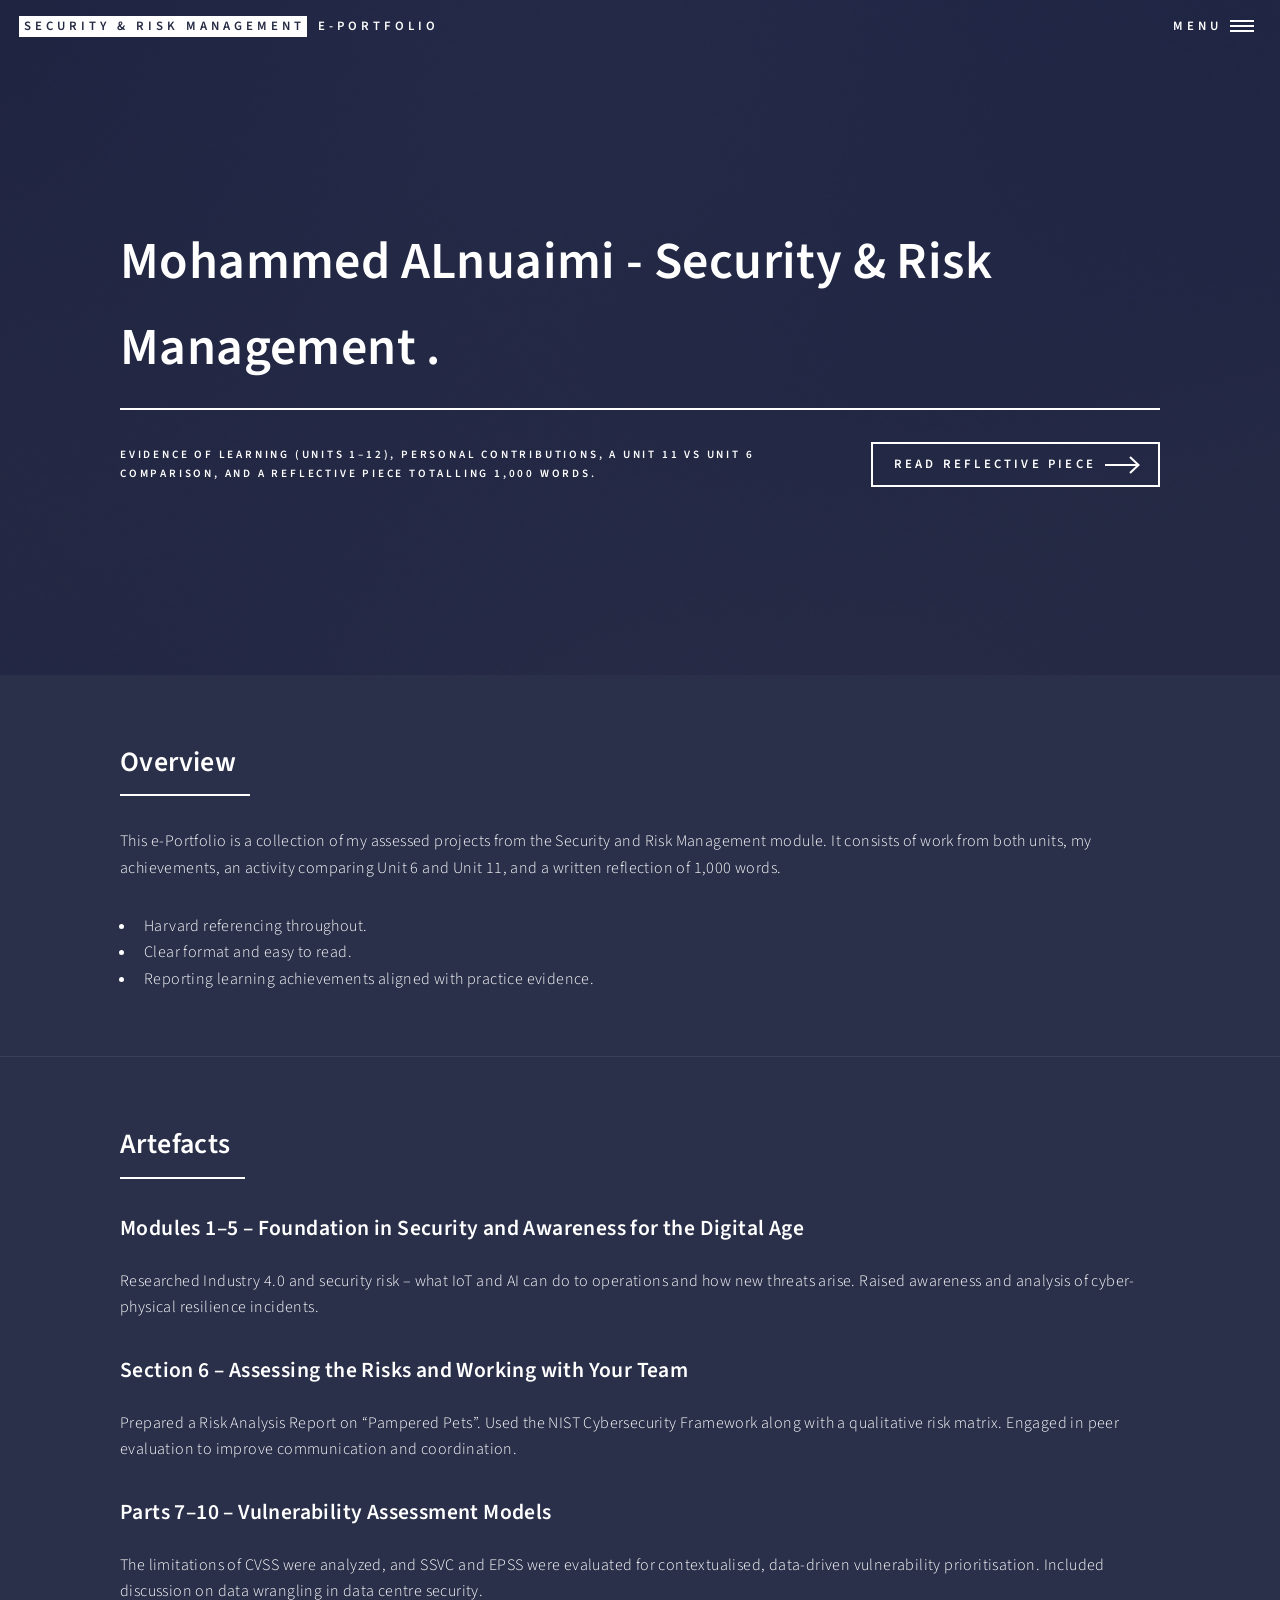
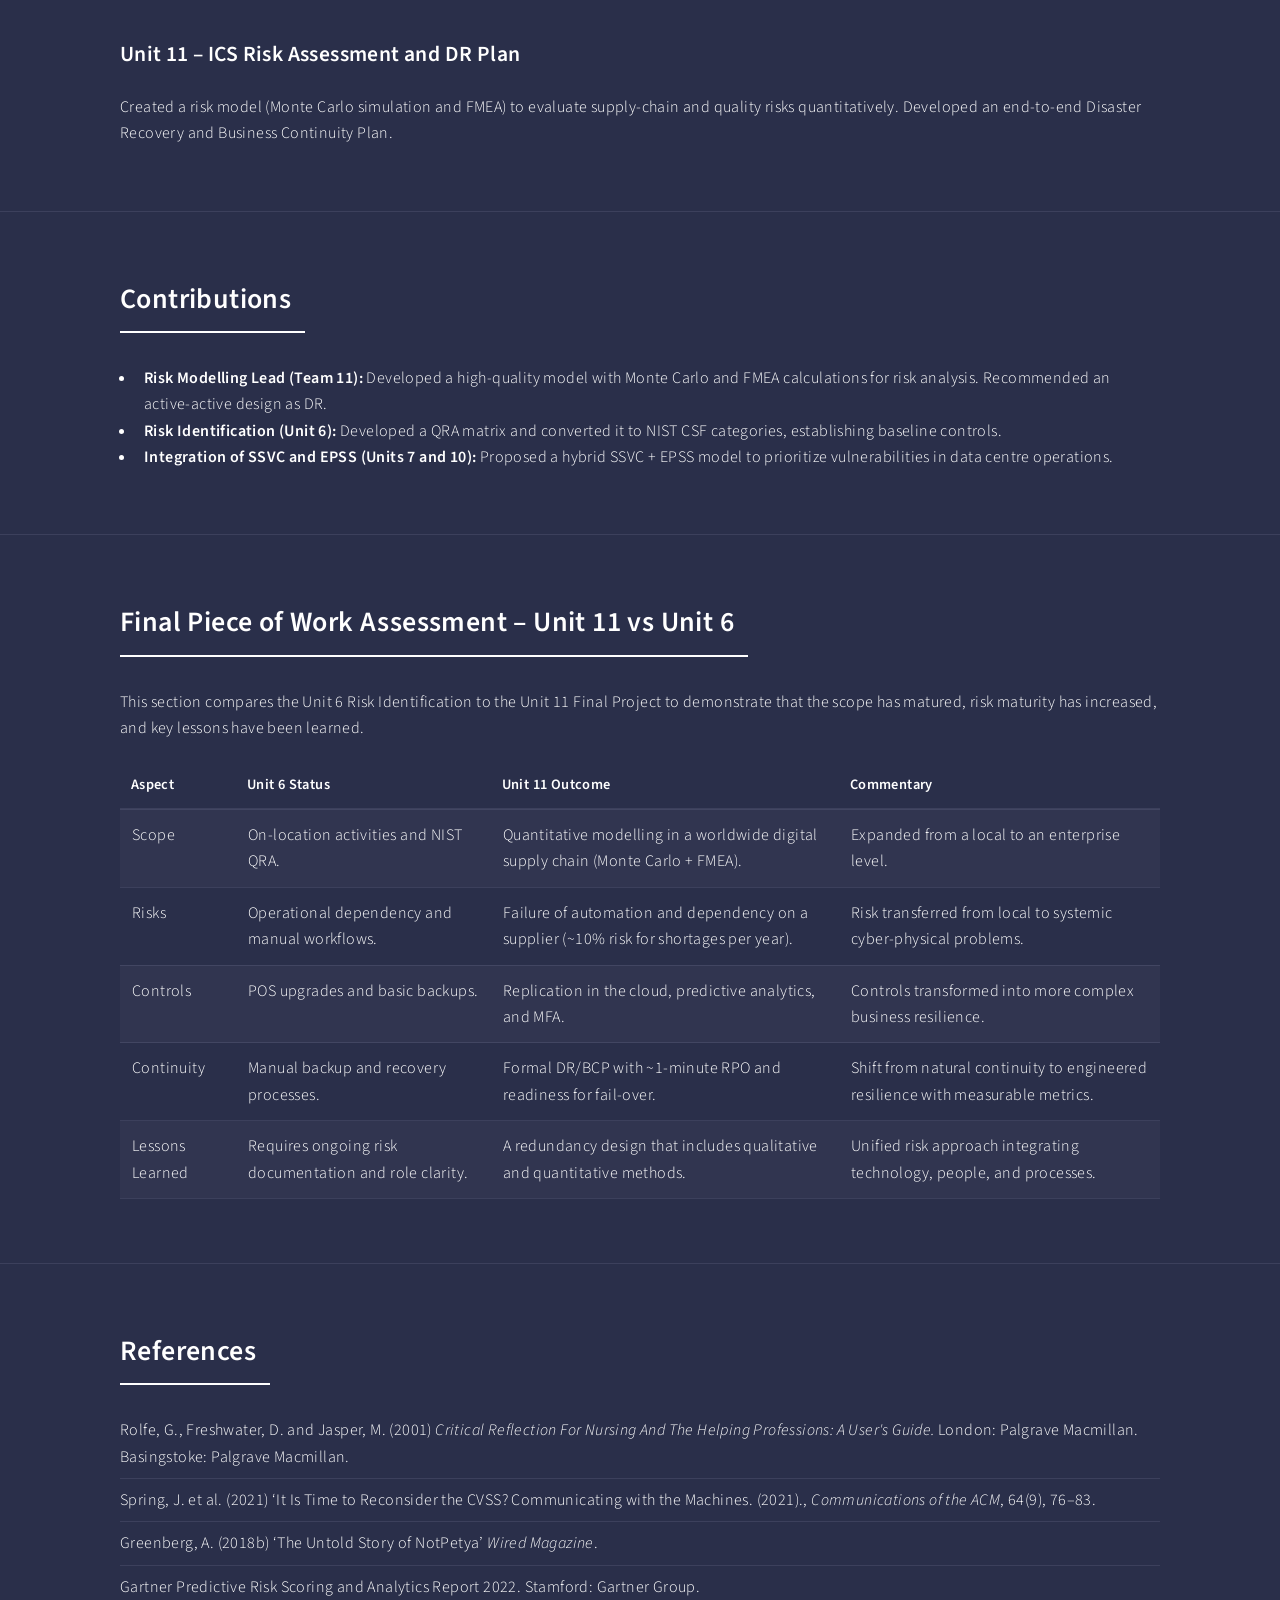
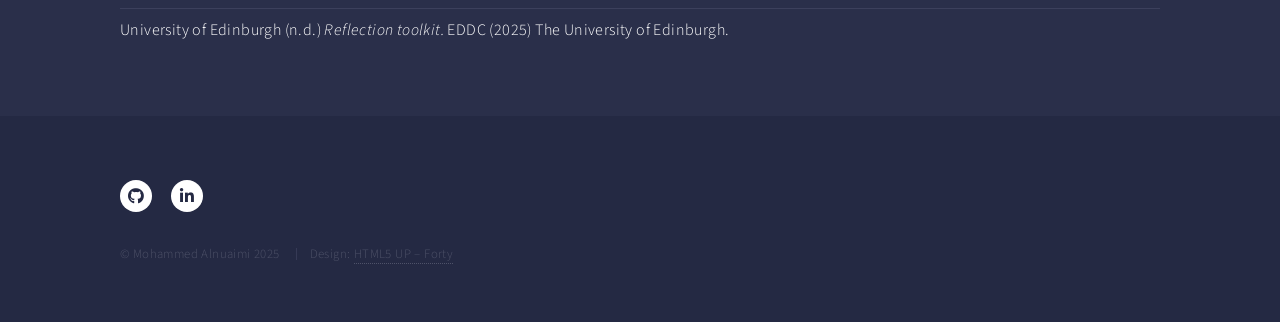
==== commit c77a7ce6: "Update index.html" ====
--- a/index.html
+++ b/index.html
@@ -33,7 +33,7 @@
     <section id="banner" class="major">
       <div class="inner">
         <header class="major">
-          <h1>Security & Risk Management – related portfolio of evidence.</h1>
+          <h1>Mohammed ALnuaimi - Security & Risk Management  .</h1>
         </header>
         <div class="content">
           <p>Evidence of learning (Units 1–12), personal contributions, a Unit 11 vs Unit 6 comparison, and a reflective piece totalling 1,000 words.</p>
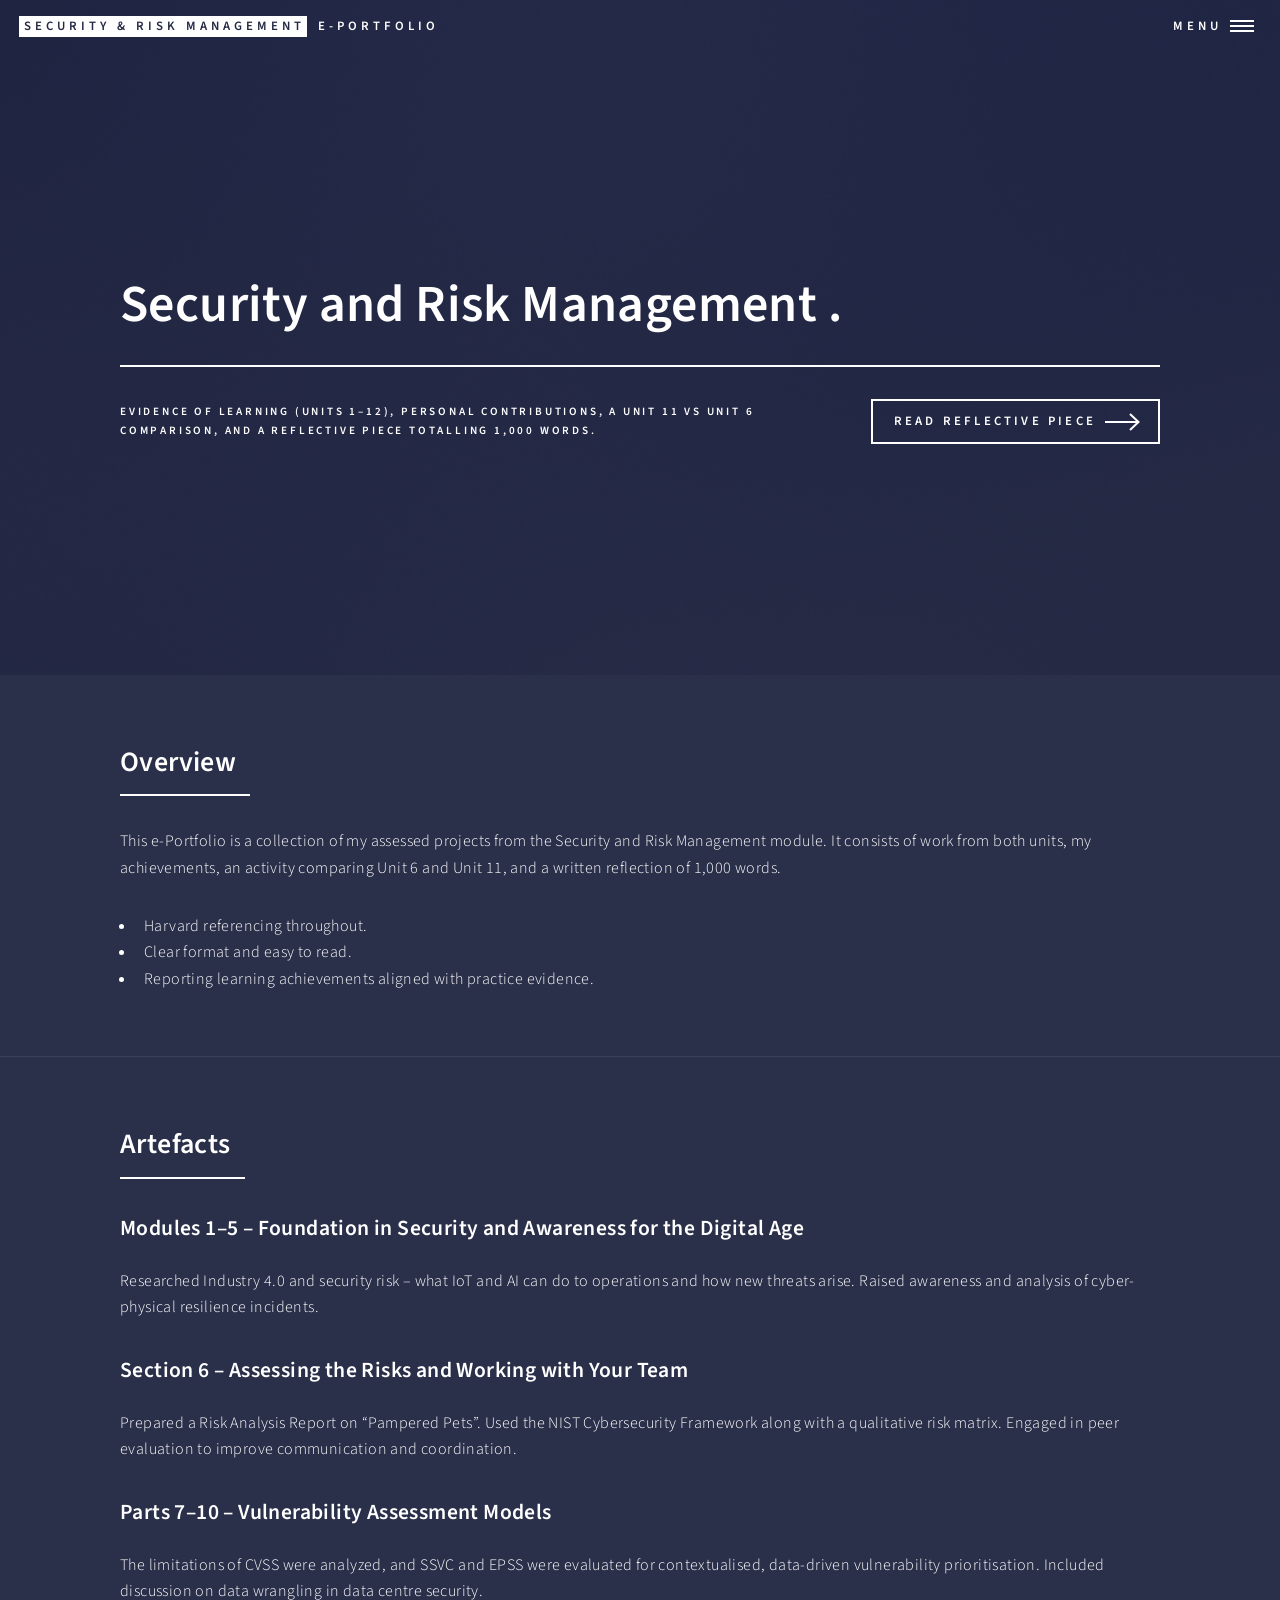
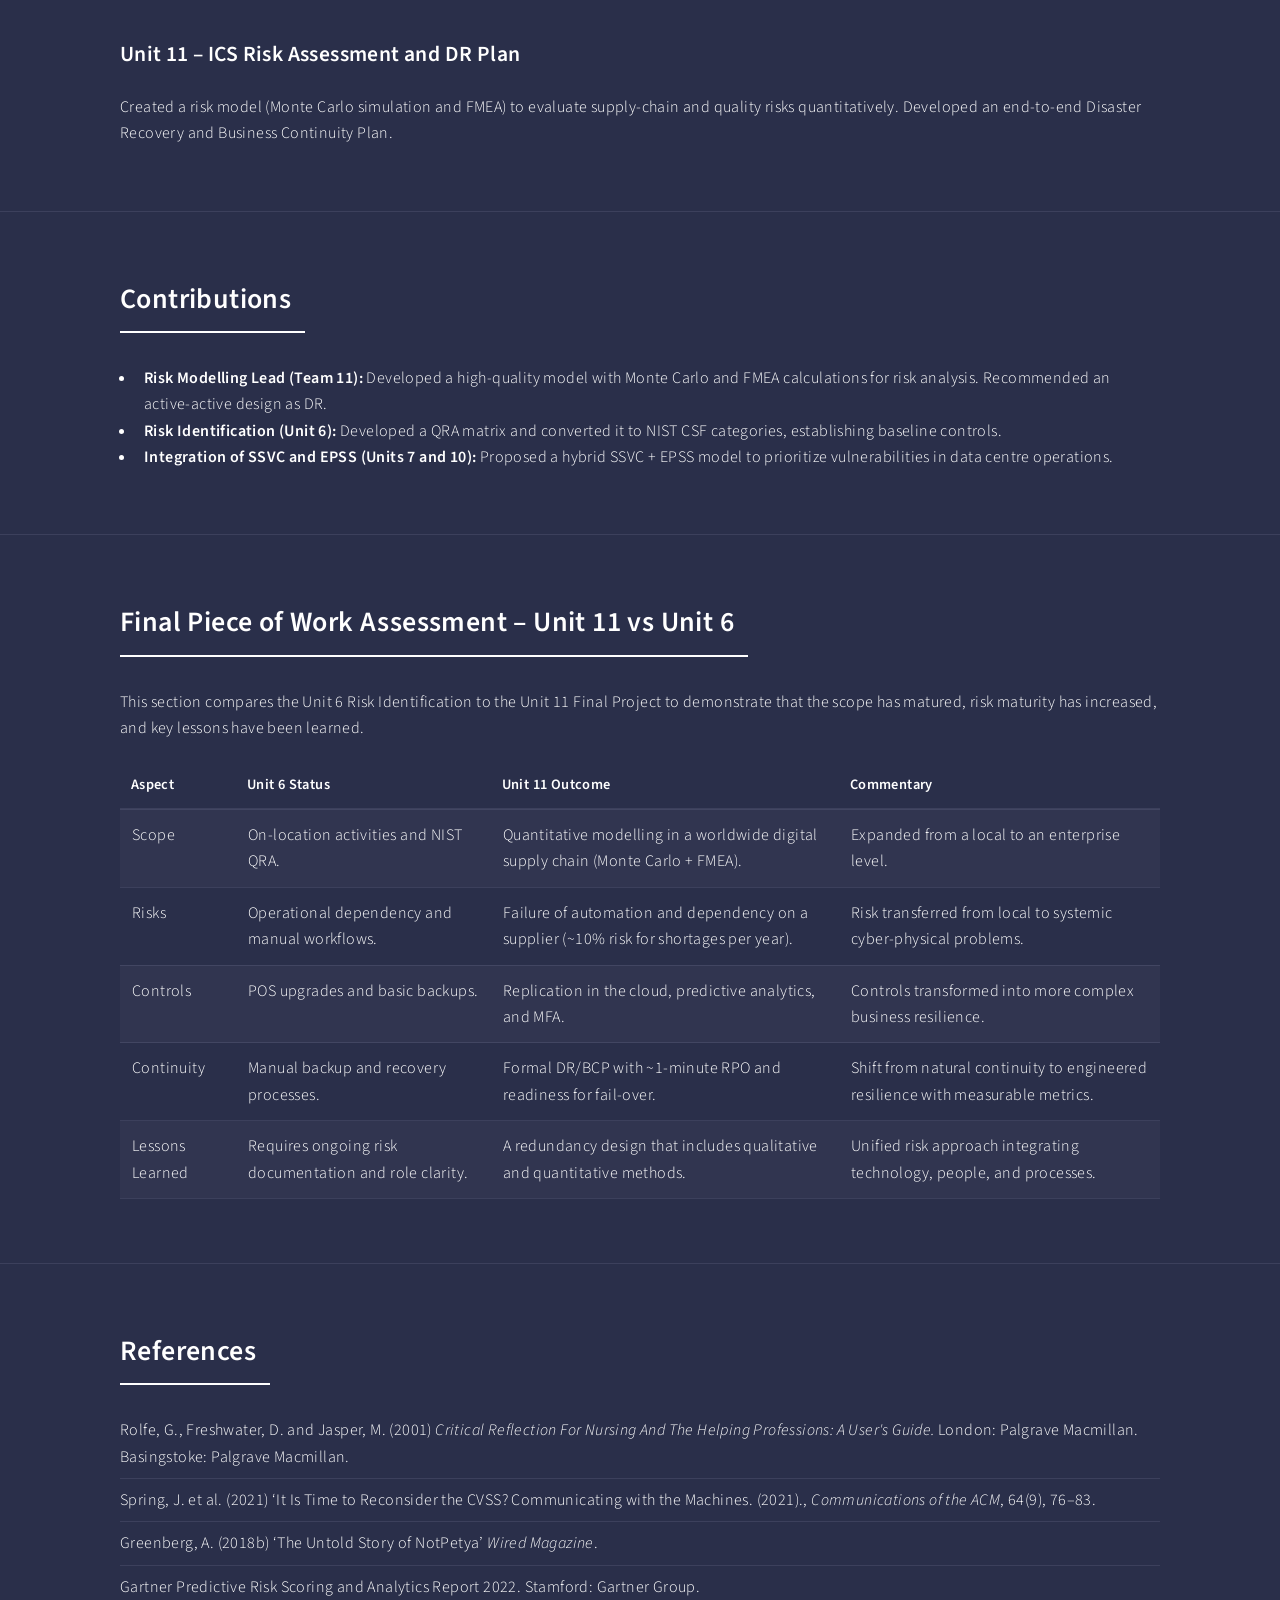
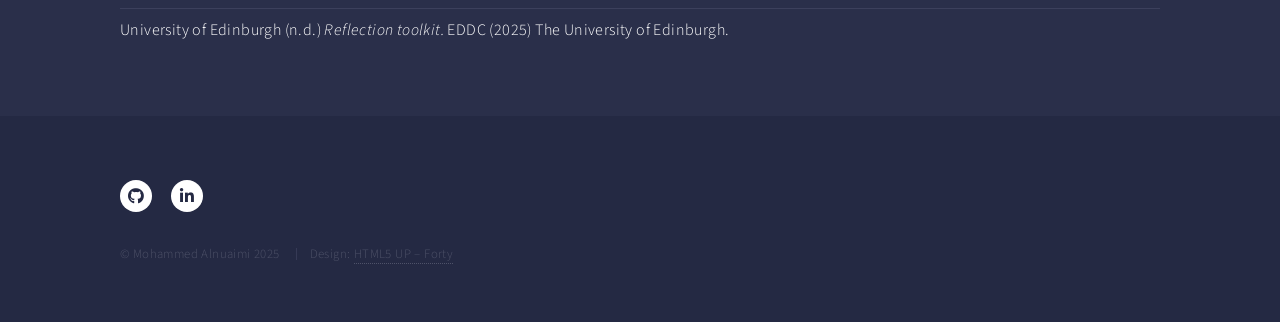
==== commit 75cc7cc7: "Update index.html" ====
--- a/index.html
+++ b/index.html
@@ -33,7 +33,7 @@
     <section id="banner" class="major">
       <div class="inner">
         <header class="major">
-          <h1>Mohammed ALnuaimi - Security & Risk Management  .</h1>
+          <h1>Security and Risk Management  .</h1>
         </header>
         <div class="content">
           <p>Evidence of learning (Units 1–12), personal contributions, a Unit 11 vs Unit 6 comparison, and a reflective piece totalling 1,000 words.</p>
